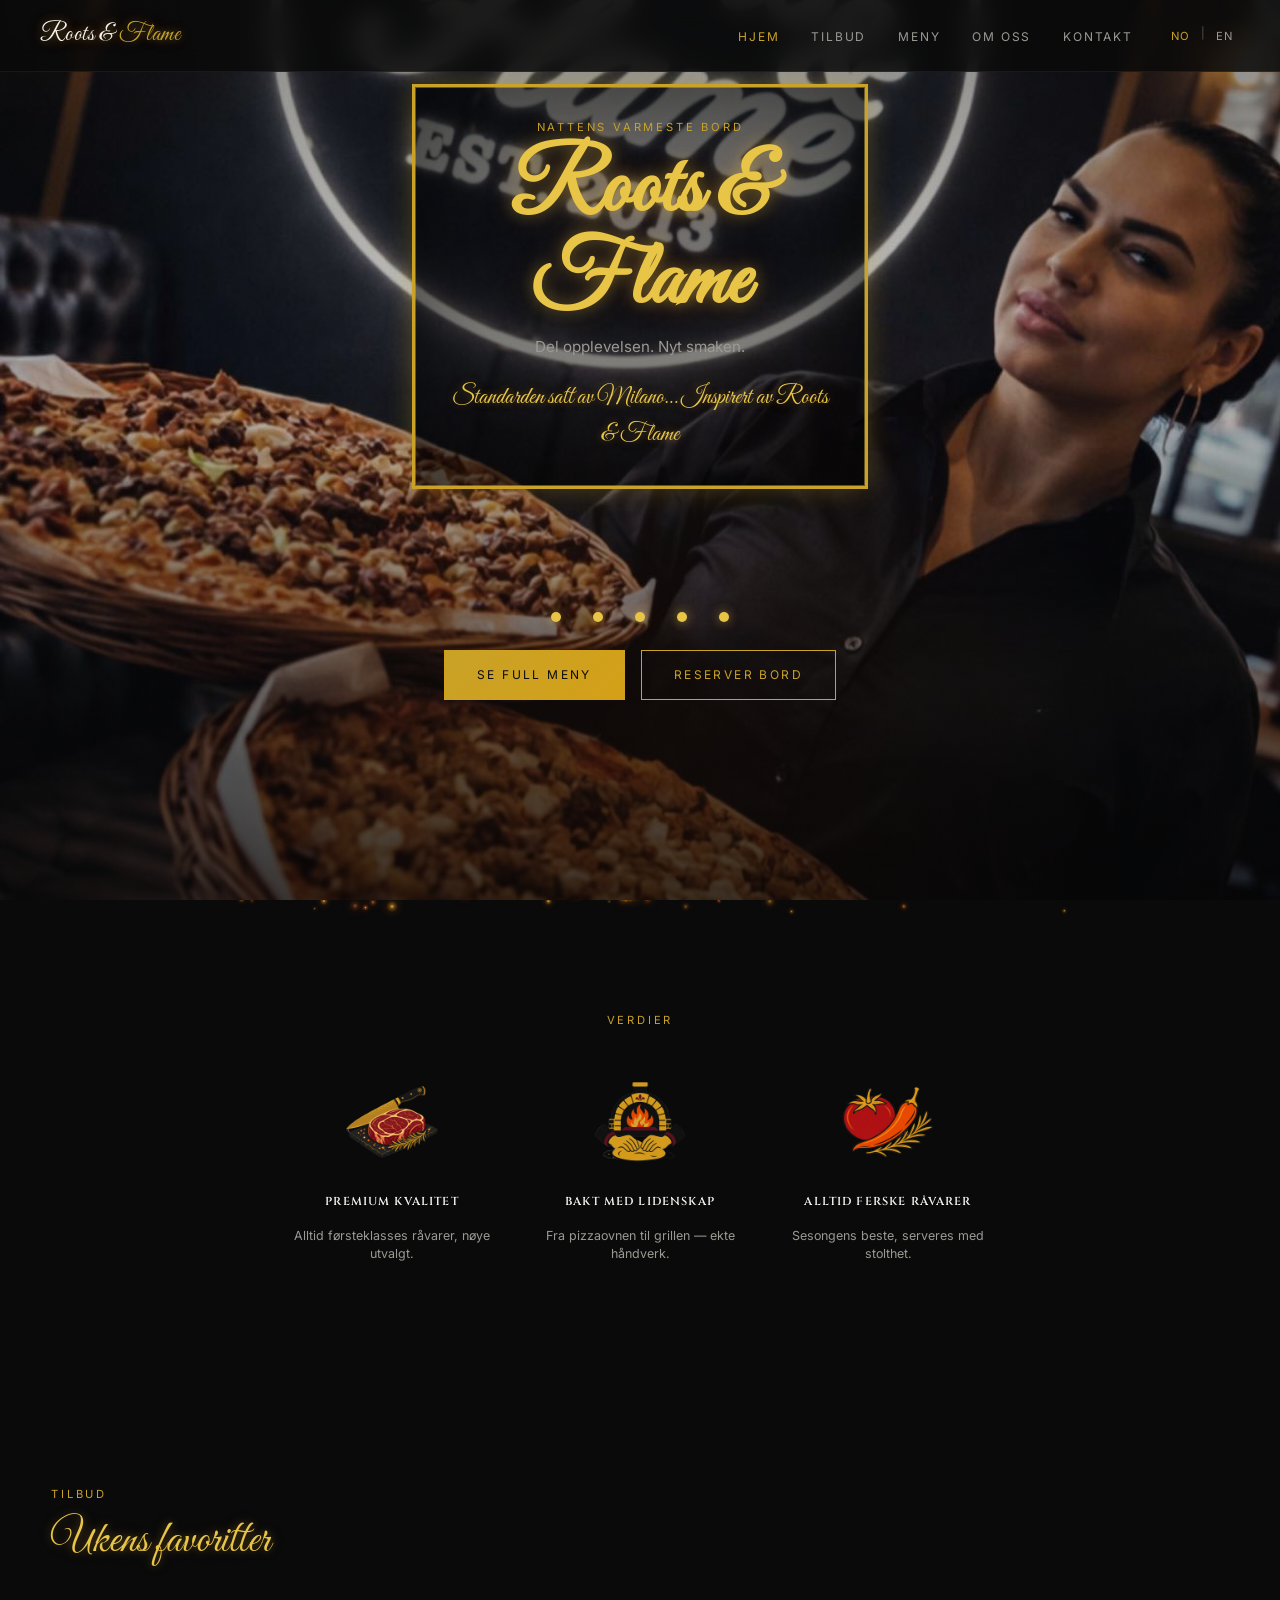
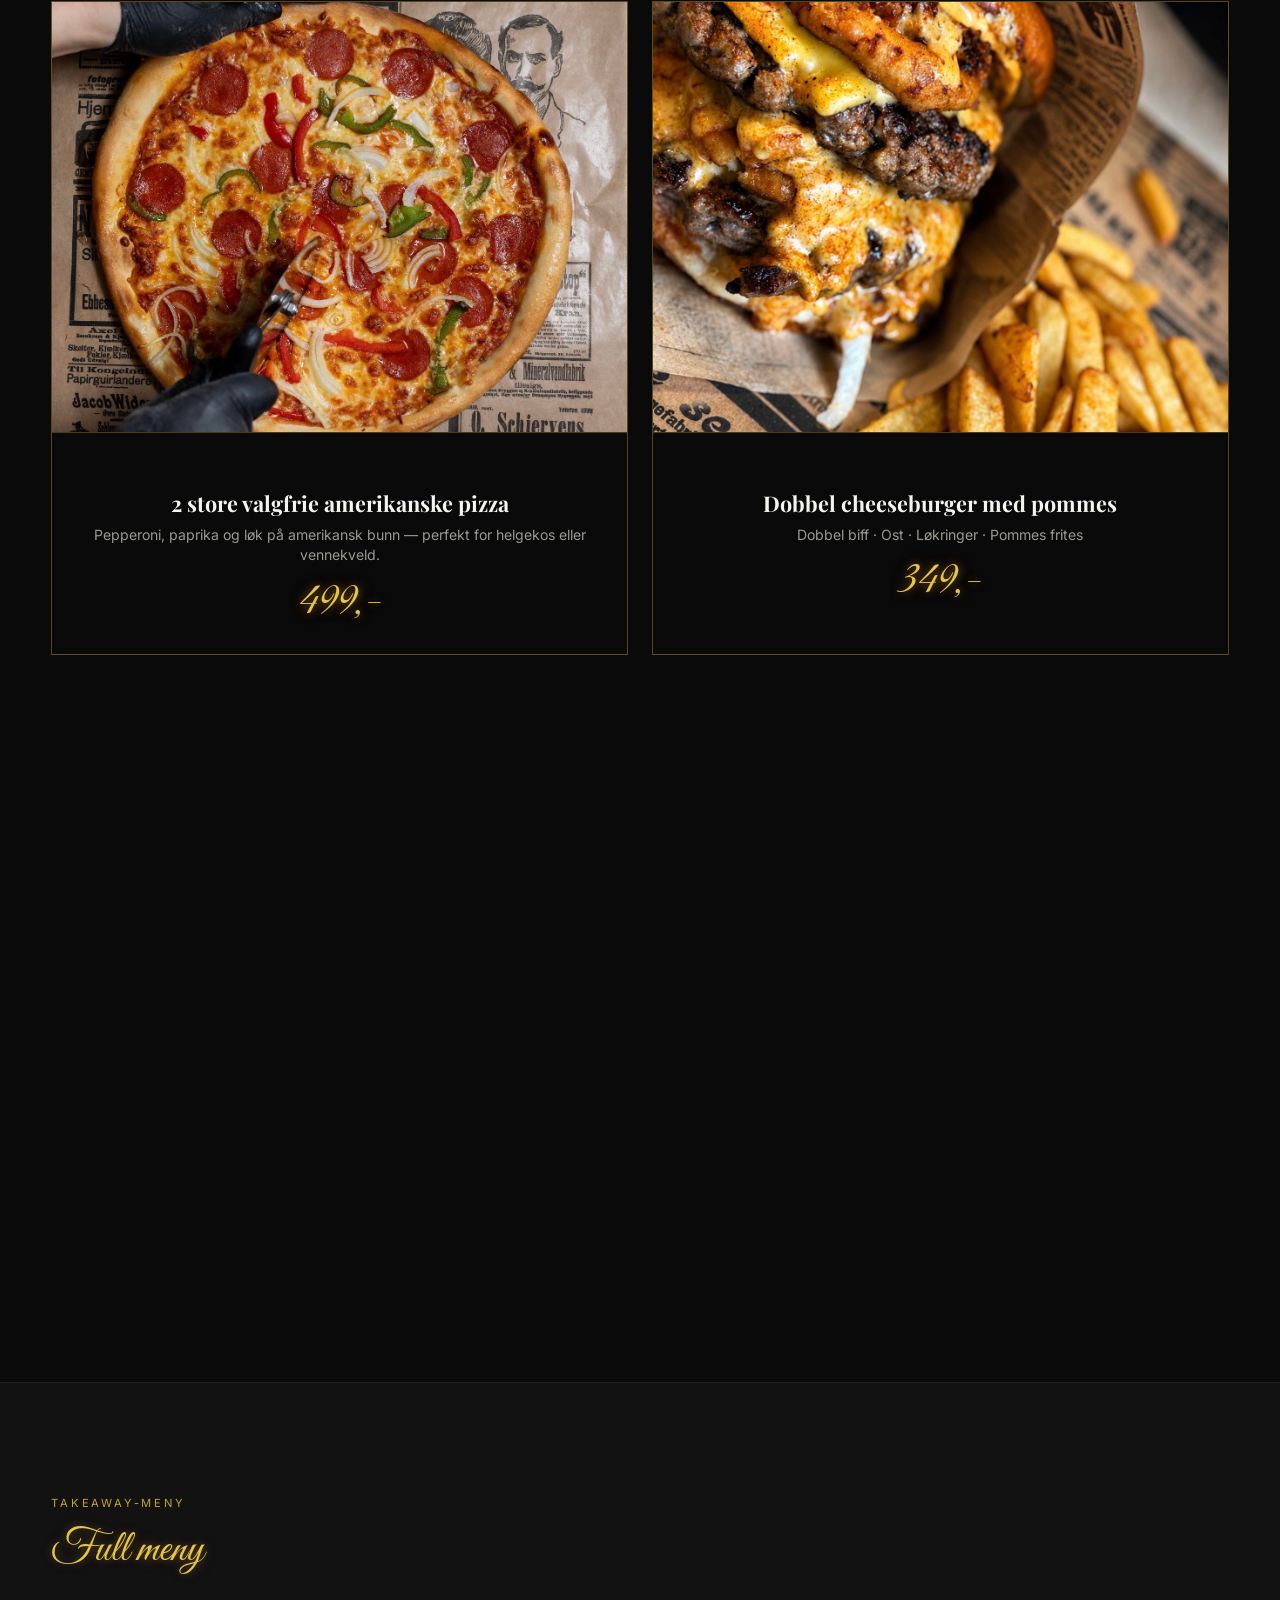
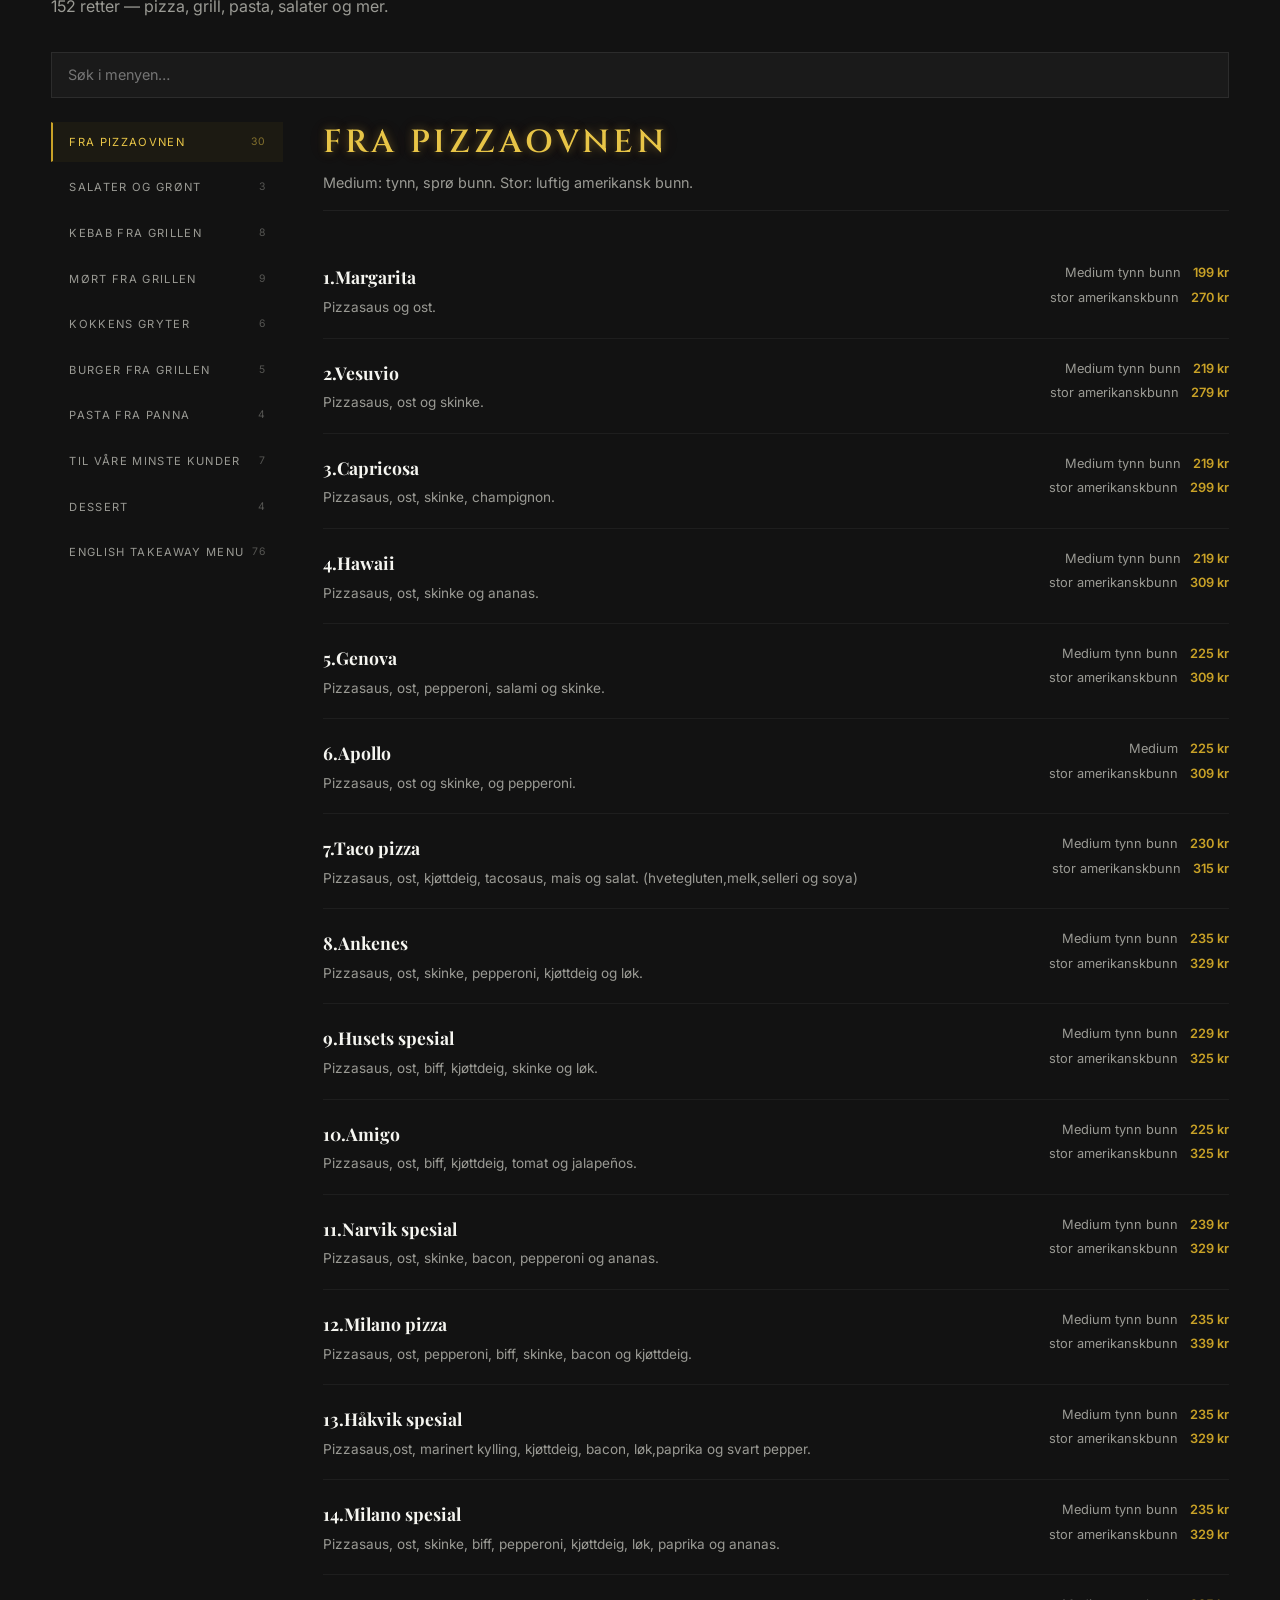
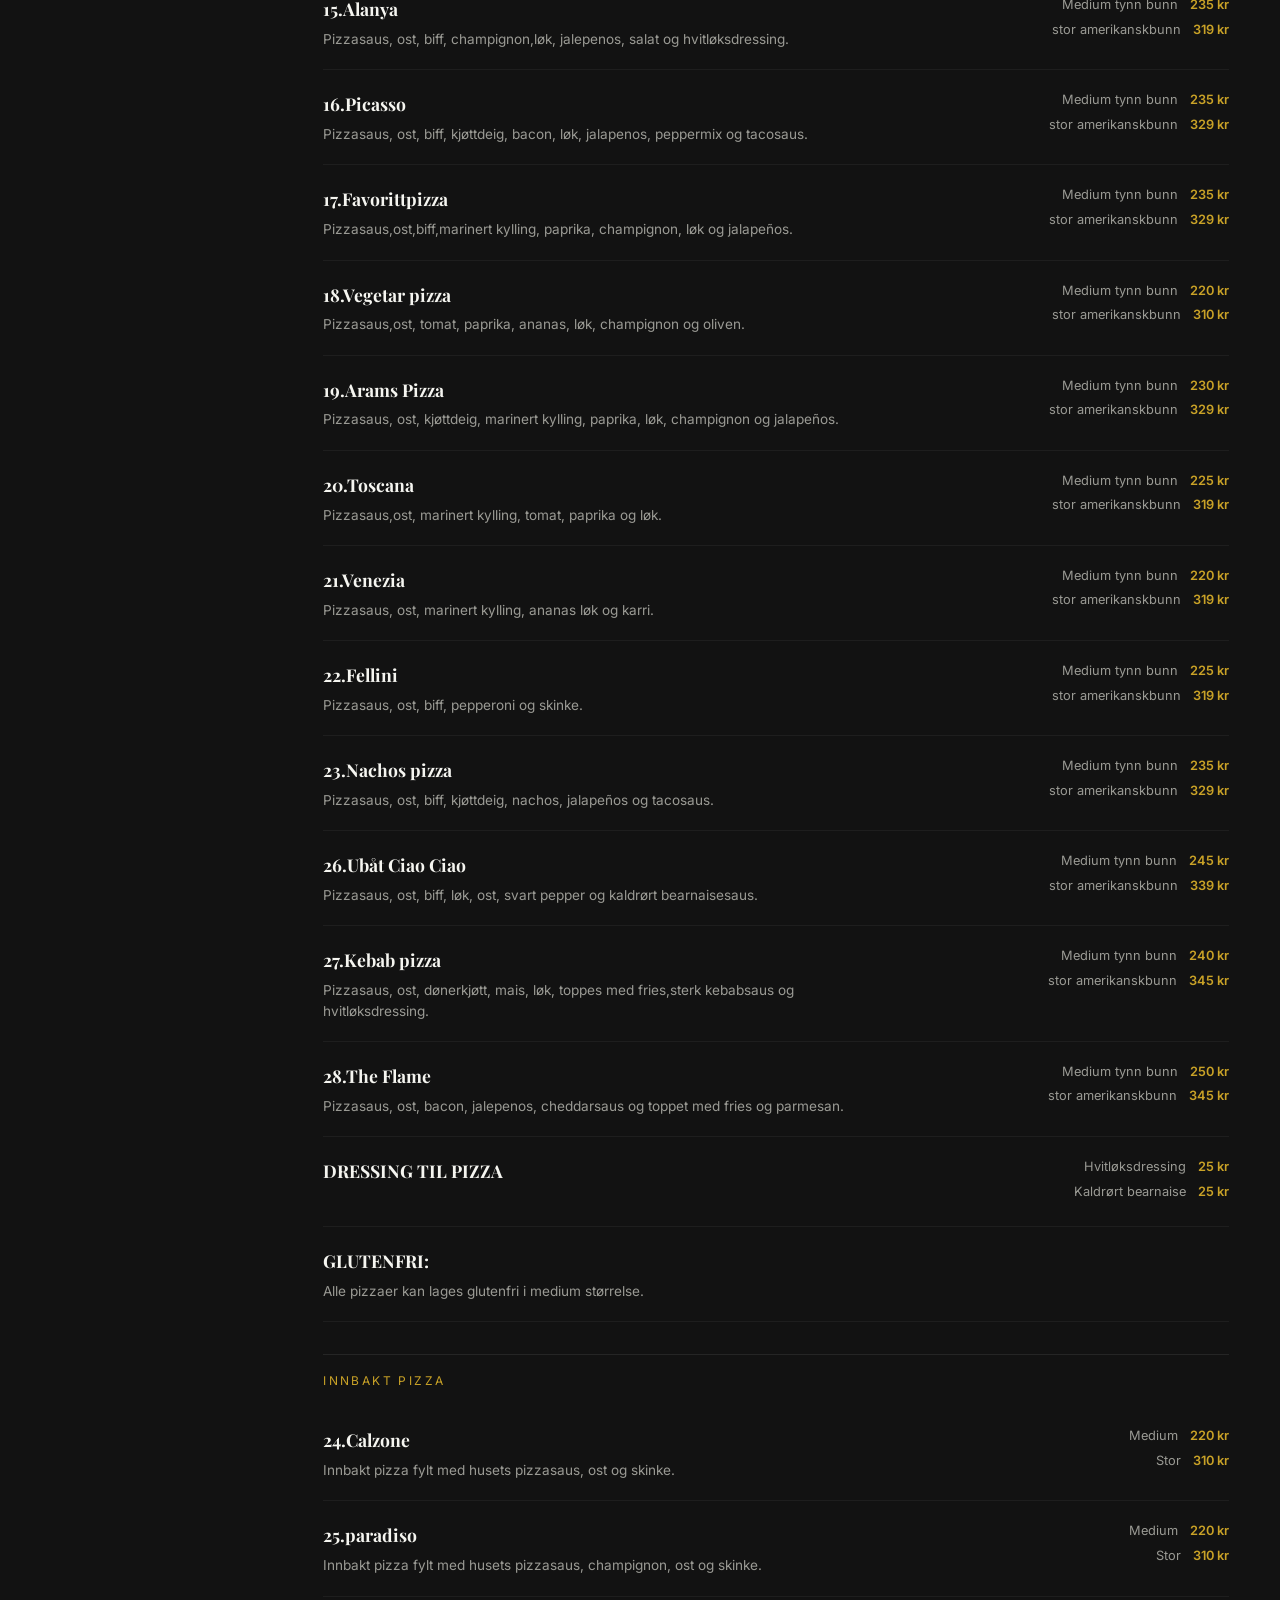
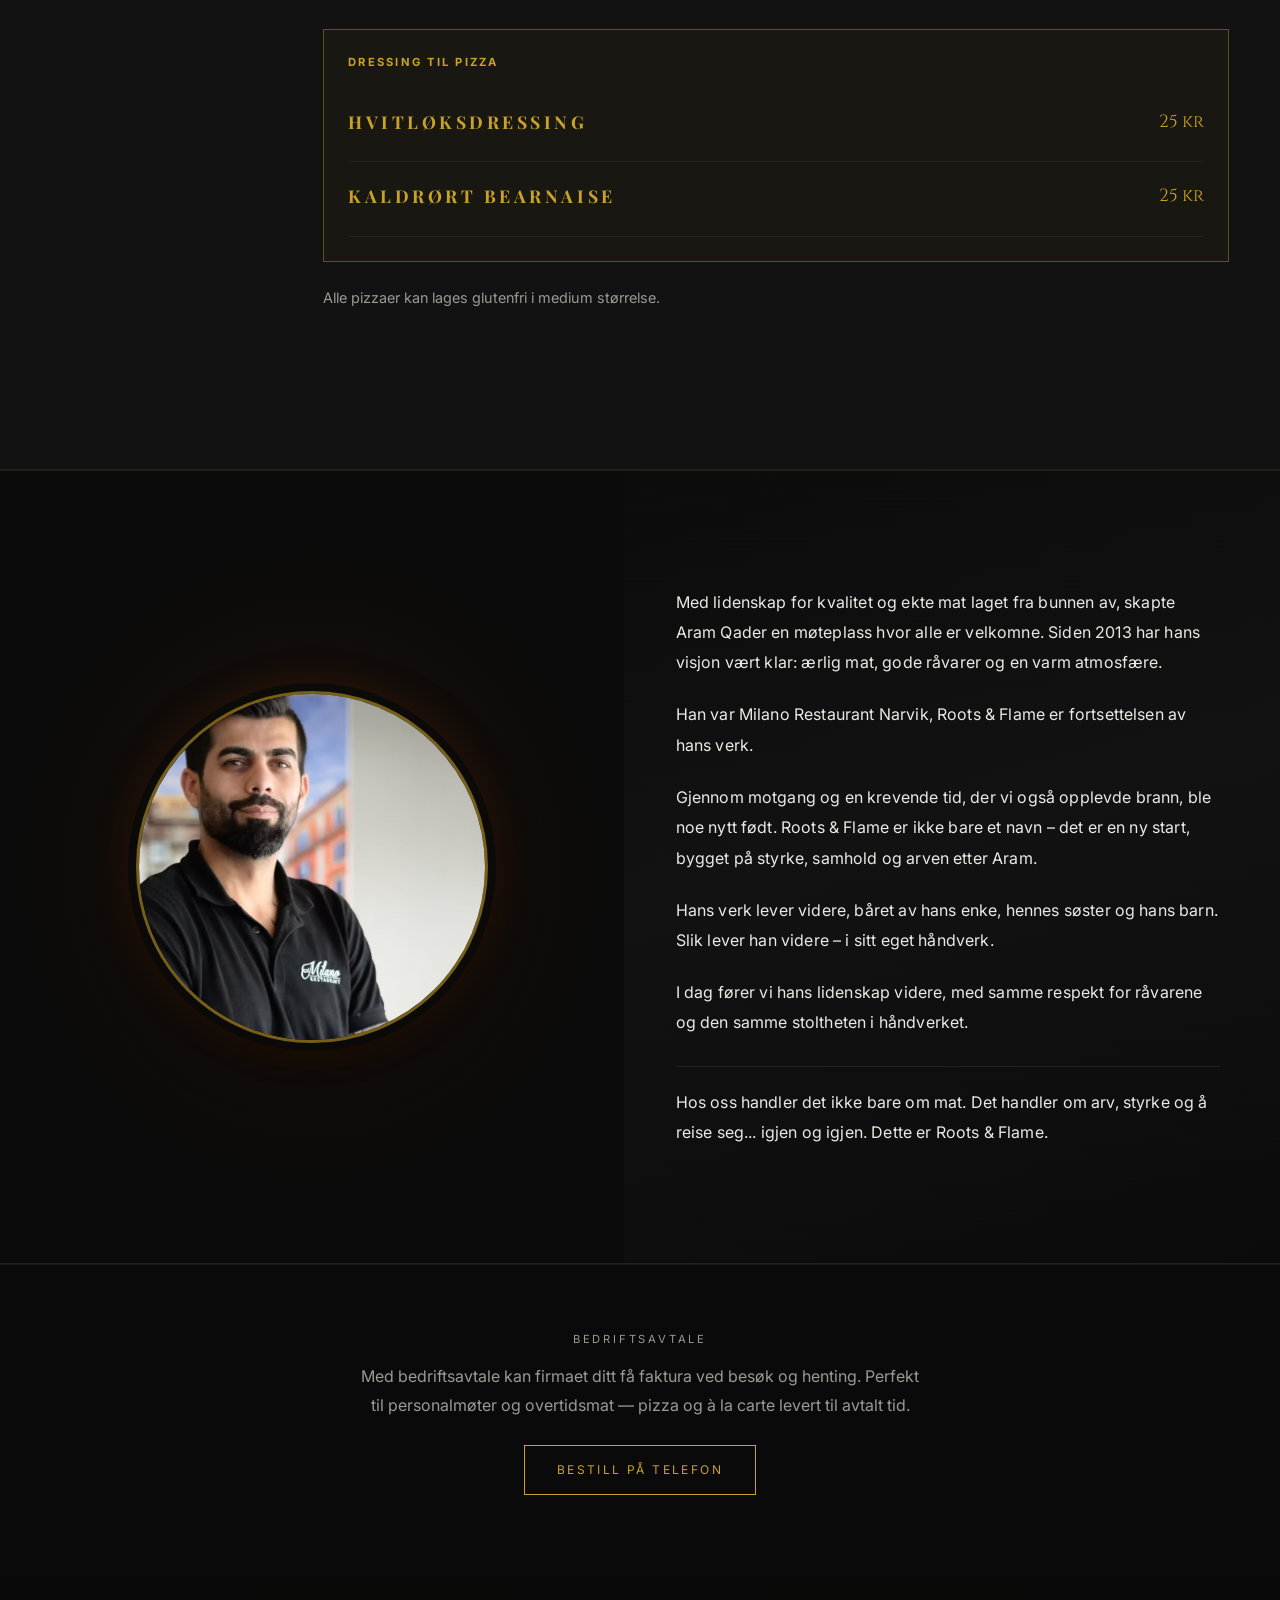
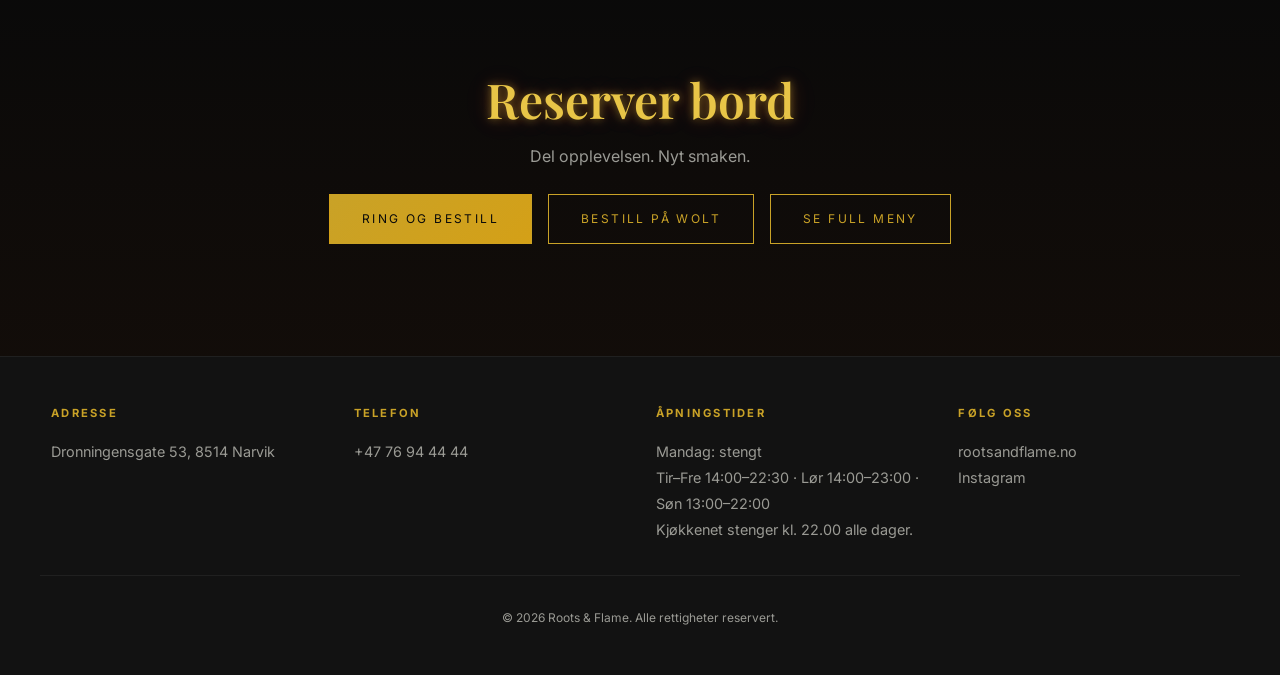
==== index.html @ fde34b07 "Fix broken mobile hero image by reverting hacky positioning. Restore standard cover layout with only" ====
<!DOCTYPE html>
<html lang="no">
<head>
  <meta charset="UTF-8">
  <meta name="viewport" content="width=device-width, initial-scale=1.0">
  <meta name="description" content="Roots & Flame — restaurant og takeaway i Narvik. Pizza fra ovnen, grill, pasta og mer siden 2013.">
  <meta name="theme-color" content="#0a0a0a">
  <title>Roots & Flame — Restaurant & Takeaway · Narvik</title>
  <link rel="stylesheet" href="shared/css/base.css">
  <link rel="stylesheet" href="shared/css/flame.css">
  <link rel="stylesheet" href="shared/css/neon-site.css?v=3">
  <link rel="stylesheet" href="shared/css/menu-neon.css">
</head>
<body>
  <div id="global-embers" class="global-ember-layer" aria-hidden="true"></div>

  <div class="site-wrap">
    <nav class="site-nav" aria-label="Hovedmeny">
      <a href="#home" class="logo neon-text">Roots & <span>Flame</span></a>
      <button class="nav-toggle" type="button" aria-label="Meny">☰</button>
      <ul class="nav-links">
        <li><a href="#home" data-i18n="nav_home">Hjem</a></li>
        <li><a href="#offers" data-i18n="nav_offers">Tilbud</a></li>
        <li><a href="menu.html" data-i18n="nav_menu">Meny</a></li>
        <li><a href="#about" data-i18n="nav_about">Om oss</a></li>
        <li><a href="#contact" data-i18n="nav_contact">Kontakt</a></li>
        <li class="lang-toggle">
          <button type="button" data-lang="no" class="active">NO</button>
          <span class="sep">|</span>
          <button type="button" data-lang="en">EN</button>
        </li>
      </ul>
    </nav>

    <header id="home" class="m2-hero hero-with-embers">
      <div class="m2-hero__bg" aria-hidden="true">
        <img
          src="shared/assets/hero/hero.jpg"
          alt="Roots & Flame restaurant i Narvik"
          width="1920"
          height="1080"
          fetchpriority="high"
        >
      </div>
      <div class="m2-hero__overlay" aria-hidden="true"></div>
      <div class="m2-hero__content">
        <div class="m2-hero__text-frame">
          <p class="section-label" data-i18n="neon_tagline">Nattens varmeste bord</p>
          <h1 class="neon-text">Roots & Flame</h1>
          <p class="tagline-muted" data-i18n="tagline">Del opplevelsen. Nyt smaken.</p>
          <p class="milano neon-text soft" data-i18n="about_milano">Standarden satt av Milano… Inspirert av Roots & Flame</p>
        </div>
        <div class="edison-bulbs" aria-hidden="true">
          <span class="edison-bulb"></span><span class="edison-bulb"></span><span class="edison-bulb"></span><span class="edison-bulb"></span><span class="edison-bulb"></span>
        </div>
        <div class="m2-hero-cta">
          <a href="menu.html" class="btn btn-primary glow-pulse" data-i18n="cta_menu">Se meny</a>
          <a href="tel:+4776944444" class="btn" data-i18n="hero_cta_book">Reserver / bestill</a>
        </div>
      </div>
    </header>

    <section id="experience" class="section-neon centered reveal section-after-burn">
      <div class="flame-edge flame-edge--top" id="hero-flame-edge" aria-hidden="true"></div>
      <div class="container">
        <p class="section-label" data-i18n="section_values">Verdier</p>
        <div class="values-grid values-grid--cards">
          <article class="value-card">
            <div class="value-card__visual">
              <img
                src="shared/assets/values/value-premium-quality.png?v=3"
                alt=""
                width="480"
                height="480"
                loading="lazy"
              >
            </div>
            <div class="value-card__body">
              <h4 data-i18n="value_quality">Premium kvalitet</h4>
              <p data-i18n="value_quality_desc">Alltid førsteklasses råvarer, nøye utvalgt.</p>
            </div>
          </article>
          <article class="value-card">
            <div class="value-card__visual">
              <img
                src="shared/assets/values/value-baked-passion.png?v=3"
                alt=""
                width="480"
                height="480"
                loading="lazy"
              >
            </div>
            <div class="value-card__body">
              <h4 data-i18n="value_passion">Bakt med lidenskap</h4>
              <p data-i18n="value_passion_desc">Fra pizzaovnen til grillen — ekte håndverk.</p>
            </div>
          </article>
          <article class="value-card">
            <div class="value-card__visual">
              <img
                src="shared/assets/values/value-fresh-ingredients.png?v=3"
                alt=""
                width="480"
                height="480"
                loading="lazy"
              >
            </div>
            <div class="value-card__body">
              <h4 data-i18n="value_fresh">Alltid ferske råvarer</h4>
              <p data-i18n="value_fresh_desc">Sesongens beste, serveres med stolthet.</p>
            </div>
          </article>
        </div>
      </div>
    </section>

    <section id="offers" class="section-neon reveal">
      <div class="container">
        <p class="section-label" data-i18n="section_offers">Tilbud</p>
        <h2 class="section-title neon-heading neon-text soft" data-i18n="section_offers_title">Ukens favoritter</h2>
        <div class="offers-grid">
          <article class="offer-card offer-card--media">
            <div class="offer-card__media">
              <img
                src="shared/assets/mat/690653828_122127241191159556_8176340201019546744_n.jpg"
                alt="Amerikansk pizza med pepperoni, paprika og løk"
                width="1080"
                height="1080"
                loading="lazy"
              >
            </div>
            <div class="offer-card__body">
              <div class="offer-card__copy">
                <h3 data-i18n="offer_499_title">2 store valgfrie amerikanske pizza</h3>
                <p data-i18n="offer_499_desc">Pepperoni, paprika og løk på amerikansk bunn — perfekt for helgekos eller vennekveld.</p>
              </div>
              <div class="offer-price neon-text">499,-</div>
            </div>
          </article>
          <article class="offer-card offer-card--media">
            <div class="offer-card__media">
              <img
                src="shared/assets/mat/690653765_122127137793159556_7290246797471391288_n.jpg"
                alt="Dobbel cheeseburger med pommes frites"
                width="1080"
                height="1080"
                loading="lazy"
              >
            </div>
            <div class="offer-card__body">
              <div class="offer-card__copy">
                <h3 data-i18n="offer_349_title">Dobbel cheeseburger med pommes</h3>
                <p data-i18n="offer_349_includes">Dobbel biff · Ost · Løkringer · Pommes frites</p>
              </div>
              <div class="offer-price neon-text">349,-</div>
            </div>
          </article>
        </div>
      </div>
    </section>

    <section id="gallery" class="section-neon reveal">
      <div class="container">
        <p class="section-label" data-i18n="section_gallery">Atmosfære</p>
        <h2 class="section-title" data-i18n="section_gallery_title">Opplev stemningen</h2>
        <div class="gallery-wall">
          <div class="g-cell">
            <img src="shared/assets/atmos/690652527_122127127659159556_106707579327465918_n.jpg" alt="" width="1080" height="1080" loading="lazy">
          </div>
          <div class="g-cell">
            <img src="shared/assets/atmos/676010189_122125367889159556_8914119513602479731_n.jpg" alt="" width="1080" height="1080" loading="lazy">
          </div>
          <div class="g-cell">
            <img src="shared/assets/atmos/670492078_122123845809159556_7054179735945329354_n.jpg" alt="" width="1080" height="1080" loading="lazy">
          </div>
          <div class="g-cell">
            <img src="shared/assets/atmos/674192878_122124971229159556_4194818851918240357_n.jpg" alt="" width="1080" height="1080" loading="lazy">
          </div>
          <div class="g-cell">
            <img src="shared/assets/atmos/706650542_122129149287159556_4411247177817037395_n.jpg" alt="" width="1080" height="1080" loading="lazy">
          </div>
        </div>
      </div>
    </section>

    <section id="menu" class="section-neon reveal">
      <div class="container">
        <p class="section-label" data-i18n="section_menu_full">Meny</p>
        <h2 class="section-title neon-heading neon-text soft" data-i18n="section_menu_full_title">Takeaway & à la carte</h2>
        <p class="menu-section-intro" data-i18n="menu_intro">152 retter — pizza, grill, pasta, salater og mer.</p>
        <input type="search" id="menu-search" class="menu-search" data-i18n="menu_search_placeholder" placeholder="Søk i menyen…" aria-label="Søk">
        <div class="menu-layout">
          <nav id="menu-sidebar" class="menu-sidebar" aria-label="Kategorier"></nav>
          <div id="menu-panels"></div>
        </div>
      </div>
    </section>

    <section id="about" class="about-story-section reveal" aria-labelledby="about-heading">
      <h2 id="about-heading" class="visually-hidden" data-i18n="section_about">Om oss</h2>
      <div class="about-story">
        <figure class="about-story__portrait">
          <img
            src="shared/assets/om%20oss/524e14_03e7c5ccead442f7bf6450d473de665c~mv2.jpeg.avif"
            alt="Aram Qader"
            data-i18n-alt="about_portrait_alt"
            loading="lazy"
            width="480"
            height="480"
          >
        </figure>
        <div class="about-story__panel">
          <div class="about-story__copy">
            <p data-i18n="about_p1">Med lidenskap for kvalitet og ekte mat laget fra bunnen av, skapte Aram Qader en møteplass hvor alle er velkomne. Siden 2013 har hans visjon vært klar: ærlig mat, gode råvarer og en varm atmosfære.</p>
            <p data-i18n="about_p2">Han var Milano Restaurant Narvik, Roots &amp; Flame er fortsettelsen av hans verk.</p>
            <p data-i18n="about_p3">Gjennom motgang og en krevende tid, der vi også opplevde brann, ble noe nytt født. Roots &amp; Flame er ikke bare et navn – det er en ny start, bygget på styrke, samhold og arven etter Aram.</p>
            <p data-i18n="about_p4">Hans verk lever videre, båret av hans enke, hennes søster og hans barn. Slik lever han videre – i sitt eget håndverk.</p>
            <p data-i18n="about_p5">I dag fører vi hans lidenskap videre, med samme respekt for råvarene og den samme stoltheten i håndverket.</p>
            <p class="about-story__closing" data-i18n="about_p6">Hos oss handler det ikke bare om mat. Det handler om arv, styrke og å reise seg... igjen og igjen. Dette er Roots &amp; Flame.</p>
          </div>
        </div>
      </div>
    </section>

    <section class="corporate-block reveal">
      <p class="section-label" data-i18n="corporate_title">Bedriftsavtale</p>
      <p data-i18n="corporate_text">Med bedriftsavtale kan firmaet ditt få faktura ved besøk og henting.</p>
      <a href="tel:+4776944444" class="btn" style="margin-top: 1.5rem; display: inline-flex;" data-i18n="order_phone">Bestill på telefon</a>
    </section>

    <section id="reserve" class="reserve-section reveal">
      <h2 class="section-title neon-heading neon-text" data-i18n="book_table">Reserver bord</h2>
      <p style="color: var(--muted);" data-i18n="tagline">Del opplevelsen. Nyt smaken.</p>
      <div class="btn-row">
        <a href="tel:+4776944444" class="btn btn-primary glow-pulse" data-i18n="cta_call">Ring og bestill</a>
        <a href="https://wolt.com/nb/nor/narvik/restaurant/milano-narvik" target="_blank" rel="noopener" class="btn" data-i18n="order_wolt">Wolt</a>
        <a href="menu.html" class="btn" data-i18n="cta_menu">Se meny</a>
      </div>
    </section>

    <footer class="site-footer" id="contact">
      <div class="footer-grid">
        <div>
          <h4 data-i18n="footer_address">Adresse</h4>
          <p><a href="https://maps.google.com/?q=Dronningensgate+53+8514+Narvik" target="_blank" rel="noopener" data-i18n="footer_address_val">Dronningensgate 53, 8514 Narvik</a></p>
        </div>
        <div>
          <h4 data-i18n="footer_phone">Telefon</h4>
          <p><a href="tel:+4776944444" data-i18n="footer_phone_val">+47 76 94 44 44</a></p>
        </div>
        <div>
          <h4 data-i18n="footer_hours">Åpningstider</h4>
          <p data-i18n="monday_closed">Mandag: stengt</p>
          <p data-i18n="hours_line">Tir–Fre 14:00–22:30</p>
          <p data-i18n="footer_kitchen">Kjøkkenet stenger kl. 22.00</p>
        </div>
        <div>
          <h4 data-i18n="footer_follow">Følg oss</h4>
          <p><a href="https://www.rootsandflame.no" target="_blank" rel="noopener">rootsandflame.no</a></p>
          <p><a href="https://www.instagram.com/rootsandflame" target="_blank" rel="noopener">Instagram</a></p>
        </div>
      </div>
      <p class="footer-bottom" data-i18n="footer_copy">© 2026 Roots & Flame</p>
    </footer>
  </div>

  <script src="shared/js/i18n.js"></script>
  <script src="shared/js/ember-canvas.js?v=2"></script>
  <script src="shared/js/menu-data.js"></script>
  <script src="shared/js/menu-render.js"></script>
  <script src="shared/js/app.js"></script>
</body>
</html>
---- shared/css/base.css ----
/* Roots & Flame — shared base */
@import url('https://fonts.googleapis.com/css2?family=Cinzel:wght@400;600;700&family=Inter:wght@300;400;500;600&family=Playfair+Display:ital,wght@0,400;0,600;0,700;1,400&family=Anton&family=Bebas+Neue&family=Great+Vibes&family=Montserrat:wght@300;400;500;600&display=swap');

:root {
  --black: #0a0a0a;
  --charcoal: #121212;
  --dark: #1a1a1a;
  --gold: #c9a227;
  --gold-light: #e8c547;
  --amber: #d4a017;
  --orange: #e85d04;
  --white: #f5f5f0;
  --muted: #9a9a94;
  --border-gold: rgba(201, 162, 39, 0.4);
  --font-serif: 'Playfair Display', Georgia, serif;
  --font-display: 'Cinzel', serif;
  --font-sans: 'Inter', system-ui, sans-serif;
  --font-script: 'Great Vibes', cursive;
  --font-bold: 'Anton', sans-serif;
  --font-condensed: 'Bebas Neue', sans-serif;
  --nav-height: 72px;
  --section-pad: clamp(4rem, 10vw, 7rem);
  --container: min(1200px, 92vw);
}

*, *::before, *::after { box-sizing: border-box; margin: 0; padding: 0; }

html { scroll-behavior: smooth; }

body {
  font-family: var(--font-sans);
  background: var(--black);
  color: var(--white);
  line-height: 1.6;
  -webkit-font-smoothing: antialiased;
}

img { max-width: 100%; display: block; }

a { color: inherit; text-decoration: none; }

.container { width: var(--container); margin-inline: auto; }

/* Nav */
.site-nav {
  position: fixed;
  top: 0;
  left: 0;
  right: 0;
  z-index: 1000;
  height: var(--nav-height);
  display: flex;
  align-items: center;
  justify-content: space-between;
  padding-inline: clamp(1rem, 4vw, 2.5rem);
  background: rgba(10, 10, 10, 0.85);
  backdrop-filter: blur(12px);
  border-bottom: 1px solid rgba(255, 255, 255, 0.06);
}

.site-nav .logo {
  font-family: var(--font-script);
  font-size: 1.5rem;
  color: var(--white);
  letter-spacing: 0.02em;
}

.site-nav .logo span { color: var(--gold); }

.nav-links {
  display: flex;
  align-items: center;
  gap: clamp(1rem, 3vw, 2rem);
  list-style: none;
}

.nav-links a {
  font-size: 0.75rem;
  letter-spacing: 0.15em;
  text-transform: uppercase;
  color: var(--muted);
  transition: color 0.3s;
}

.nav-links a:hover,
.nav-links a.active { color: var(--gold); }

.site-nav.scrolled {
  background: rgba(10, 10, 10, 0.95);
  border-bottom-color: rgba(255, 255, 255, 0.08);
}

.lang-toggle {
  display: flex;
  gap: 0.25rem;
  font-size: 0.7rem;
  letter-spacing: 0.1em;
}

.lang-toggle button {
  background: none;
  border: none;
  color: var(--muted);
  cursor: pointer;
  padding: 0.25rem 0.4rem;
  font-family: inherit;
  font-size: inherit;
  letter-spacing: inherit;
  transition: color 0.3s;
}

.lang-toggle button.active,
.lang-toggle button:hover { color: var(--gold); }

.lang-toggle .sep { color: var(--muted); opacity: 0.5; }

.nav-toggle {
  display: none;
  background: none;
  border: none;
  color: var(--white);
  font-size: 1.5rem;
  cursor: pointer;
}

/* Sections */
section { padding-block: var(--section-pad); }

.section-label {
  font-size: 0.7rem;
  letter-spacing: 0.25em;
  text-transform: uppercase;
  color: var(--gold);
  margin-bottom: 0.75rem;
}

.section-title {
  font-family: var(--font-serif);
  font-size: clamp(2rem, 5vw, 3rem);
  font-weight: 600;
  margin-bottom: 1rem;
  line-height: 1.2;
}

/* Buttons */
.btn {
  display: inline-flex;
  align-items: center;
  justify-content: center;
  gap: 0.5rem;
  padding: 0.9rem 2rem;
  font-size: 0.75rem;
  letter-spacing: 0.2em;
  text-transform: uppercase;
  border: 1px solid var(--gold);
  color: var(--gold);
  background: transparent;
  cursor: pointer;
  transition: all 0.4s ease;
  font-family: inherit;
}

.btn:hover {
  background: var(--gold);
  color: var(--black);
}

.btn-primary {
  background: linear-gradient(135deg, var(--gold) 0%, var(--amber) 100%);
  color: var(--black);
  border-color: transparent;
}

.btn-primary:hover {
  filter: brightness(1.1);
  color: var(--black);
}

/* Footer */
.site-footer {
  padding: 3rem clamp(1rem, 4vw, 2.5rem);
  border-top: 1px solid rgba(255, 255, 255, 0.06);
  background: var(--charcoal);
}

.footer-grid {
  display: grid;
  grid-template-columns: repeat(auto-fit, minmax(200px, 1fr));
  gap: 2rem;
  max-width: var(--container);
  margin-inline: auto;
}

.footer-grid h4 {
  font-size: 0.7rem;
  letter-spacing: 0.2em;
  text-transform: uppercase;
  color: var(--gold);
  margin-bottom: 1rem;
}

.footer-grid p, .footer-grid a {
  font-size: 0.9rem;
  color: var(--muted);
  line-height: 1.8;
}

.footer-grid a:hover { color: var(--gold); }

.footer-bottom {
  text-align: center;
  margin-top: 2rem;
  padding-top: 2rem;
  border-top: 1px solid rgba(255, 255, 255, 0.06);
  font-size: 0.75rem;
  color: var(--muted);
}

.mockup-switcher {
  position: fixed;
  bottom: 1.5rem;
  right: 1.5rem;
  z-index: 999;
  background: rgba(10, 10, 10, 0.9);
  border: 1px solid var(--border-gold);
  padding: 0.6rem 1rem;
  font-size: 0.65rem;
  letter-spacing: 0.15em;
  text-transform: uppercase;
  color: var(--gold);
  backdrop-filter: blur(8px);
}

.mockup-switcher:hover { background: var(--gold); color: var(--black); }

/* Food placeholders */
.food-placeholder {
  background: linear-gradient(145deg, #2a1810 0%, #1a1008 40%, #0d0d0d 100%);
  position: relative;
  overflow: hidden;
}

.food-placeholder::after {
  content: '';
  position: absolute;
  inset: 0;
  background: radial-gradient(ellipse at 30% 40%, rgba(232, 93, 4, 0.15) 0%, transparent 60%);
}

.food-placeholder.pizza::before {
  content: '🍕';
  position: absolute;
  inset: 0;
  display: flex;
  align-items: center;
  justify-content: center;
  font-size: 4rem;
  opacity: 0.15;
}

.food-placeholder.burger::before {
  content: '🍔';
  position: absolute;
  inset: 0;
  display: flex;
  align-items: center;
  justify-content: center;
  font-size: 4rem;
  opacity: 0.15;
}

.food-placeholder.steak::before {
  content: '🥩';
  position: absolute;
  inset: 0;
  display: flex;
  align-items: center;
  justify-content: center;
  font-size: 4rem;
  opacity: 0.15;
}

.food-placeholder.dessert::before {
  content: '🧇';
  position: absolute;
  inset: 0;
  display: flex;
  align-items: center;
  justify-content: center;
  font-size: 4rem;
  opacity: 0.15;
}

/* Menu grid */
.menu-grid {
  display: grid;
  grid-template-columns: repeat(auto-fill, minmax(260px, 1fr));
  gap: 1.5rem;
}

.menu-card {
  background: var(--dark);
  border: 1px solid rgba(255, 255, 255, 0.06);
  overflow: hidden;
  transition: transform 0.4s, border-color 0.4s;
}

.menu-card:hover {
  transform: translateY(-4px);
  border-color: var(--border-gold);
}

.menu-card .thumb {
  aspect-ratio: 4/3;
}

.menu-card .info {
  padding: 1.25rem;
}

.menu-card h3 {
  font-family: var(--font-serif);
  font-size: 1.15rem;
  margin-bottom: 0.35rem;
}

.menu-card .price {
  color: var(--gold);
  font-size: 0.9rem;
  letter-spacing: 0.05em;
}

.menu-card p {
  font-size: 0.85rem;
  color: var(--muted);
  margin-top: 0.5rem;
}

/* Offer card */
.offer-card {
  display: grid;
  grid-template-columns: 1fr auto;
  gap: 2rem;
  align-items: center;
  padding: clamp(2rem, 5vw, 3rem);
  border: 1px solid var(--border-gold);
  background: linear-gradient(135deg, rgba(201, 162, 39, 0.08) 0%, transparent 50%);
}

.offer-price {
  font-family: var(--font-display);
  font-size: clamp(2.5rem, 6vw, 4rem);
  color: var(--gold);
  line-height: 1;
}

.offer-price small {
  display: block;
  font-size: 0.35em;
  color: var(--muted);
  font-family: var(--font-sans);
  letter-spacing: 0.1em;
}

/* Mobile nav */
@media (max-width: 768px) {
  .offer-card:not(.offer-card--media) {
    grid-template-columns: 1fr !important;
    text-align: center;
  }
  .nav-toggle { display: block; }

  .nav-links {
    position: fixed;
    top: var(--nav-height);
    left: 0;
    right: 0;
    flex-direction: column;
    background: var(--black);
    padding: 2rem;
    gap: 1.5rem;
    transform: translateY(-120%);
    opacity: 0;
    transition: transform 0.4s, opacity 0.4s;
    border-bottom: 1px solid rgba(255, 255, 255, 0.06);
  }

  .nav-links.open {
    transform: translateY(0);
    opacity: 1;
  }
}

@media (prefers-reduced-motion: reduce) {
  html { scroll-behavior: auto; }
  *, *::before, *::after {
    animation-duration: 0.01ms !important;
    animation-iteration-count: 1 !important;
    transition-duration: 0.01ms !important;
  }
}
---- shared/css/flame.css ----
/* Flame & ember effects */

.ember-canvas {
  position: absolute;
  inset: 0;
  width: 100%;
  height: 100%;
  pointer-events: none;
  z-index: 2;
}

.ember-canvas-global {
  display: block;
  width: 100%;
  height: 100%;
}

.hero-with-embers {
  position: relative;
  overflow: hidden;
}

.hero-with-embers > .hero-content,
.hero-with-embers > .hero-cinema__content,
.hero-with-embers > .m2-hero__content {
  position: relative;
  z-index: 4;
}

.hero-with-embers .hero-cinema__overlay {
  z-index: 1;
}

.hero-with-embers .hero-cinema__bg {
  z-index: 0;
}

/* Bottom flame glow wash */
.hero-flame-wash {
  position: absolute;
  inset: auto 0 0;
  height: 45%;
  z-index: 2;
  pointer-events: none;
  background:
    radial-gradient(ellipse 80% 100% at 50% 100%, rgba(232, 93, 4, 0.35) 0%, rgba(196, 92, 26, 0.12) 40%, transparent 70%);
  animation: flameWash 5s ease-in-out infinite alternate;
}

@keyframes flameWash {
  0% { opacity: 0.7; transform: scaleY(1); }
  100% { opacity: 1; transform: scaleY(1.05); }
}

/* Glow pulse on CTA — subtil */
.glow-pulse {
  animation: glowPulse 4s ease-in-out infinite;
}

@keyframes glowPulse {
  0%, 100% {
    box-shadow: 0 0 12px rgba(201, 162, 39, 0.2), 0 0 24px rgba(232, 93, 4, 0.08);
  }
  50% {
    box-shadow: 0 0 18px rgba(201, 162, 39, 0.35), 0 0 36px rgba(232, 93, 4, 0.12);
  }
}

/* SVG flame icon */
.flame-icon {
  display: inline-block;
  width: 28px;
  height: 36px;
  vertical-align: middle;
}

.flame-icon svg {
  width: 100%;
  height: 100%;
}

.flame-icon .flame-body {
  animation: flameFlicker 2s ease-in-out infinite alternate;
  transform-origin: center bottom;
}

@keyframes flameFlicker {
  0% { transform: scaleY(1) scaleX(1); opacity: 1; }
  100% { transform: scaleY(1.08) scaleX(0.95); opacity: 0.9; }
}

/* Neon flicker */
.neon-text {
  color: var(--gold-light, #e8c547);
  text-shadow:
    0 0 8px rgba(232, 197, 71, 0.45),
    0 0 18px rgba(232, 93, 4, 0.25),
    0 0 32px rgba(232, 93, 4, 0.12);
  animation: neonFlicker 5s ease-in-out infinite;
}

@keyframes neonFlicker {
  0%, 100% { opacity: 1; filter: brightness(1); }
  92% { opacity: 1; }
  93% { opacity: 0.85; }
  94% { opacity: 1; }
  96% { opacity: 0.9; }
  97% { opacity: 1; }
}

/* Amber bokeh */
.amber-bokeh {
  position: absolute;
  border-radius: 50%;
  background: radial-gradient(circle, rgba(232, 197, 71, 0.4) 0%, transparent 70%);
  filter: blur(40px);
  pointer-events: none;
  animation: bokehFloat 8s ease-in-out infinite;
}

.amber-bokeh:nth-child(1) { width: 200px; height: 200px; top: 20%; left: 10%; animation-delay: 0s; }
.amber-bokeh:nth-child(2) { width: 150px; height: 150px; top: 60%; right: 15%; animation-delay: -2s; }
.amber-bokeh:nth-child(3) { width: 120px; height: 120px; bottom: 20%; left: 40%; animation-delay: -4s; }

@keyframes bokehFloat {
  0%, 100% { transform: translate(0, 0) scale(1); opacity: 0.6; }
  50% { transform: translate(20px, -15px) scale(1.1); opacity: 0.8; }
}

/* Flame border hover */
.flame-hover {
  position: relative;
  transition: box-shadow 0.4s, border-color 0.4s;
}

.flame-hover::before {
  content: '';
  position: absolute;
  inset: -2px;
  border-radius: inherit;
  background: linear-gradient(135deg, var(--gold), var(--orange), var(--gold));
  opacity: 0;
  z-index: -1;
  transition: opacity 0.4s;
  filter: blur(8px);
}

.flame-hover:hover {
  border-color: var(--gold) !important;
  box-shadow: 0 0 25px rgba(232, 93, 4, 0.25), 0 0 50px rgba(201, 162, 39, 0.15);
}

.flame-hover:hover::before { opacity: 0.6; }

/* Wood-fired glow */
.wood-fired-glow {
  position: relative;
}

.wood-fired-glow::after {
  content: '';
  position: absolute;
  inset: -20%;
  background: radial-gradient(ellipse at center, rgba(232, 93, 4, 0.2) 0%, transparent 60%);
  z-index: -1;
  animation: woodGlow 4s ease-in-out infinite alternate;
}

@keyframes woodGlow {
  0% { opacity: 0.5; transform: scale(1); }
  100% { opacity: 0.8; transform: scale(1.05); }
}

/* Edison bulbs */
.edison-bulbs {
  display: flex;
  gap: 2rem;
  justify-content: center;
  flex-wrap: wrap;
  padding: 2rem 0;
}

.edison-bulb {
  width: 10px;
  height: 10px;
  border-radius: 50%;
  background: var(--gold-light);
  box-shadow: 0 0 10px rgba(232, 197, 71, 0.5), 0 0 20px rgba(232, 93, 4, 0.2);
  animation: bulbGlow 3s ease-in-out infinite;
}

.edison-bulb:nth-child(2) { animation-delay: -0.5s; }
.edison-bulb:nth-child(3) { animation-delay: -1s; }
.edison-bulb:nth-child(4) { animation-delay: -1.5s; }
.edison-bulb:nth-child(5) { animation-delay: -2s; }

@keyframes bulbGlow {
  0%, 100% { opacity: 0.8; transform: scale(1); }
  50% { opacity: 1; transform: scale(1.2); }
}

/* Circular vignette */
.vignette-ring {
  position: relative;
  border-radius: 50%;
  overflow: hidden;
  aspect-ratio: 1;
  max-width: min(90vw, 600px);
  margin-inline: auto;
  box-shadow:
    0 0 0 12px rgba(10, 10, 10, 0.9),
    0 0 0 14px var(--border-gold),
    inset 0 0 80px rgba(0, 0, 0, 0.6);
}

/* Newspaper texture */
.newsprint-bg {
  background-color: var(--charcoal);
  background-image:
    repeating-linear-gradient(
      0deg,
      transparent,
      transparent 2px,
      rgba(255, 255, 255, 0.02) 2px,
      rgba(255, 255, 255, 0.02) 4px
    ),
    url("data:image/svg+xml,%3Csvg width='60' height='60' xmlns='http://www.w3.org/2000/svg'%3E%3Ctext x='0' y='12' font-size='8' fill='%23ffffff' opacity='0.03' font-family='serif'%3ERoots%3C/text%3E%3C/svg%3E");
}

@media (prefers-reduced-motion: reduce) {
  .glow-pulse,
  .neon-text,
  .flame-icon .flame-body,
  .amber-bokeh,
  .edison-bulb,
  .wood-fired-glow::after,
  .hero-flame-wash {
    animation: none !important;
  }
  .ember-canvas,
  .ember-canvas-global { display: none; }
  body::after { display: none; }
}
---- shared/css/neon-site.css ----
/* Neon Roots — layout & typografi (forrige stil) */

body {
  position: relative;
  background: var(--black);
}

/* Alt innhold over subtil ild */
.site-wrap {
  position: relative;
  z-index: 1;
}

.global-ember-layer {
  position: fixed;
  inset: 0;
  z-index: 0;
  pointer-events: none;
  opacity: 1;
}

.global-ember-layer canvas {
  width: 100%;
  height: 100%;
  display: block;
}

/* Svak varme over hele bakgrunnen */
body::after {
  content: '';
  position: fixed;
  inset: 0;
  z-index: 0;
  pointer-events: none;
  background:
    radial-gradient(ellipse 120% 80% at 50% 100%, rgba(196, 92, 26, 0.06) 0%, transparent 55%),
    radial-gradient(ellipse 80% 50% at 20% 80%, rgba(232, 93, 4, 0.04) 0%, transparent 45%),
    radial-gradient(ellipse 80% 50% at 80% 70%, rgba(201, 162, 39, 0.04) 0%, transparent 45%);
}

/* ——— Hero (sentrert neon + bilde) ——— */
.m2-hero {
  min-height: 100vh;
  min-height: 100svh;
  position: relative;
  overflow: hidden;
  display: flex;
  align-items: stretch;
  justify-content: center;
  text-align: center;
  background: var(--black);
  z-index: 2;
}

.m2-hero__bg {
  position: absolute;
  inset: 0;
  z-index: 0;
  overflow: hidden;
  background: var(--black);
}

.m2-hero__bg img {
  position: absolute;
  inset: 0;
  width: 100%;
  height: 100%;
  object-fit: cover;
  object-position: center center;
}

.m2-hero__overlay {
  position: absolute;
  inset: 0;
  z-index: 2;
  background:
    linear-gradient(180deg, rgba(5, 5, 5, 0.45) 0%, rgba(5, 5, 5, 0.2) 40%, rgba(5, 5, 5, 0.75) 100%),
    radial-gradient(ellipse at 50% 100%, rgba(232, 93, 4, 0.12) 0%, transparent 55%);
  transition: opacity 0.7s ease, visibility 0.7s ease;
  pointer-events: none;
}

.m2-hero.overlay-dismissed .m2-hero__overlay {
  opacity: 0;
  visibility: hidden;
}

.m2-hero__content {
  position: relative;
  z-index: 3;
  display: flex;
  flex-direction: column;
  align-items: center;
  justify-content: flex-start;
  min-height: 100svh;
  padding: calc(var(--nav-height) + 0.75rem) 1.5rem clamp(8rem, 18vw, 11rem);
  width: 100%;
  max-width: 32rem; /* 28 % smalere enn 720px */
}

/* Gullramme + mørk overlay kun rundt teksten */
.m2-hero__text-frame {
  position: relative;
  width: 100%;
  max-width: 28.5rem; /* 28 % smalere enn 640px */
  padding: clamp(1.25rem, 4vw, 2rem) clamp(1.25rem, 4vw, 2rem);
  border: 3px solid var(--gold);
  box-shadow:
    inset 0 0 0 1px rgba(232, 197, 71, 0.4),
    inset 0 0 100px rgba(0, 0, 0, 0.5),
    0 0 24px rgba(201, 162, 39, 0.3);
  background: rgba(0, 0, 0, 0.35);
}

/* Ildkuler — kun øverst i Verdier */
.flame-edge {
  position: absolute;
  left: 0;
  right: 0;
  z-index: 3;
  width: 100%;
  height: clamp(80px, 14vw, 140px);
  pointer-events: none;
  overflow: hidden;
}

.flame-edge--top {
  top: 0;
}

.flame-edge--bottom {
  bottom: 0;
}

/* Verdier */
.section-after-burn {
  position: relative;
  z-index: 1;
  margin-top: 0;
  padding-top: clamp(5rem, 12vw, 7rem);
  background: transparent;
  overflow: hidden;
}

#experience .container {
  position: relative;
  z-index: 2;
}

.flame-edge canvas {
  display: block;
  width: 100%;
  height: 100%;
}

.m2-hero__text-frame .section-label { margin-bottom: 0.5rem; }

.m2-hero__text-frame h1 {
  font-family: var(--font-script);
  font-size: clamp(3rem, 10vw, 5.5rem);
  margin-bottom: 0.35rem;
  line-height: 1.05;
}

.m2-hero__text-frame .tagline-muted {
  color: var(--muted);
  margin-bottom: 0.25rem;
  font-size: 0.95rem;
}

.m2-hero__text-frame .milano {
  font-family: var(--font-script);
  font-size: clamp(1rem, 3vw, 1.5rem);
  max-width: 600px;
  margin: 1.25rem auto 0;
  line-height: 1.55;
}

.m2-hero .edison-bulbs {
  margin-top: auto;
  padding: clamp(2rem, 6vw, 3.5rem) 0 1rem;
}

.m2-hero-cta {
  display: flex;
  flex-wrap: wrap;
  gap: 1rem;
  justify-content: center;
  margin-top: 0.75rem;
  padding-bottom: clamp(0.5rem, 3vw, 1.5rem);
}

/* ——— Seksjoner ——— */
.section-neon h2.section-title.neon-heading {
  font-family: var(--font-script);
  font-size: clamp(2rem, 5vw, 2.75rem);
  font-weight: 400;
}

.section-neon.centered {
  text-align: center;
}

.section-neon.centered .section-title {
  margin-inline: auto;
}

/* Verdier — små ikoner på linje */
.values-grid {
  display: grid;
  grid-template-columns: repeat(3, minmax(0, 1fr));
  gap: 1.25rem 1.5rem;
  margin-top: 2rem;
  align-items: start;
}

.values-grid--cards {
  max-width: 720px;
  margin-inline: auto;
}

.value-card {
  display: grid;
  grid-template-rows: 120px auto;
  justify-items: center;
  width: 100%;
  background: transparent;
  text-align: center;
}

.value-card__visual {
  display: flex;
  align-items: center;
  justify-content: center;
  width: 100%;
  height: 120px;
  margin: 0;
}

.value-card__visual img {
  width: auto;
  height: auto;
  max-width: 100px;
  max-height: 100px;
  object-fit: contain;
  object-position: center;
  display: block;
}

.value-card__body {
  background: transparent;
  padding: 0.75rem 0.35rem 0;
  width: 100%;
}

.value-card__body h4 {
  font-family: var(--font-display);
  font-size: 0.72rem;
  font-weight: 600;
  letter-spacing: 0.1em;
  text-transform: uppercase;
  color: var(--cream);
  line-height: 1.35;
  min-height: 2.4em;
}

.value-card__body p {
  font-size: 0.78rem;
  color: var(--muted);
  margin-top: 0.35rem;
  line-height: 1.4;
}

/* Tilbud — bilde inne i kortet */
.offers-grid {
  display: grid;
  grid-template-columns: repeat(2, minmax(0, 1fr));
  gap: clamp(1rem, 2.5vw, 1.5rem);
  margin-top: 2rem;
  align-items: stretch;
}

.offer-card.offer-card--media {
  display: flex;
  flex-direction: column;
  align-items: stretch;
  padding: 0;
  overflow: hidden;
  text-align: center;
  background: linear-gradient(
    180deg,
    rgba(201, 162, 39, 0.1) 0%,
    rgba(10, 10, 10, 0.95) 35%
  );
}

.offer-card__media {
  width: 100%;
  aspect-ratio: 4 / 3;
  flex-shrink: 0;
  overflow: hidden;
  background: var(--dark);
  border-bottom: 1px solid rgba(201, 162, 39, 0.25);
}

.offer-card__media img {
  display: block;
  width: 100%;
  height: 100%;
  object-fit: cover;
  object-position: center;
}

.offer-card__body {
  display: flex;
  flex-direction: column;
  align-items: center;
  flex: 1;
  padding: clamp(1.15rem, 3vw, 1.5rem) clamp(1.15rem, 3vw, 1.75rem) clamp(1.35rem, 3.5vw, 1.75rem);
  gap: 0.75rem;
}

.offer-card__copy {
  display: flex;
  flex-direction: column;
  justify-content: center;
  padding: 0;
}

.offer-card__copy h3 {
  font-family: var(--font-serif);
  font-size: clamp(1.05rem, 2.5vw, 1.35rem);
  line-height: 1.3;
}

.offer-card__copy p {
  color: var(--muted);
  margin-top: 0.5rem;
  font-size: 0.88rem;
  line-height: 1.45;
}

.offer-card.offer-card--media .offer-price {
  margin: 0;
  padding: 0;
  font-family: var(--font-script);
  font-size: clamp(2.25rem, 6vw, 3rem);
  line-height: 1;
}

/* Galleri (forrige grid) */
.gallery-wall {
  display: grid;
  grid-template-columns: repeat(4, 1fr);
  grid-template-rows: repeat(2, 140px);
  gap: 0.5rem;
  max-width: 1000px;
  margin-inline: auto;
}

.gallery-wall .g-cell {
  position: relative;
  overflow: hidden;
  border: 1px solid rgba(255, 255, 255, 0.06);
  background: var(--dark);
}

.gallery-wall .g-cell img {
  width: 100%;
  height: 100%;
  object-fit: cover;
  filter: grayscale(70%) brightness(0.75);
  transition: filter 0.5s, transform 0.6s;
}

.gallery-wall .g-cell:hover img {
  filter: grayscale(20%) brightness(0.9);
  transform: scale(1.04);
}

.gallery-wall .g-cell:nth-child(1) { grid-row: span 2; }
.gallery-wall .g-cell:nth-child(5) { grid-column: span 3; }

/* Meny-seksjon */
#menu {
  background: var(--charcoal);
  border-top: 1px solid rgba(255, 255, 255, 0.06);
  border-bottom: 1px solid rgba(255, 255, 255, 0.06);
}

.menu-section-intro {
  color: var(--muted);
  margin-bottom: 2rem;
  max-width: 520px;
}

/* Om oss — portrett + avishistorie */
.visually-hidden {
  position: absolute;
  width: 1px;
  height: 1px;
  padding: 0;
  margin: -1px;
  overflow: hidden;
  clip: rect(0, 0, 0, 0);
  white-space: nowrap;
  border: 0;
}

.about-story-section {
  position: relative;
  z-index: 1;
  padding: 0;
  border-top: 1px solid rgba(201, 162, 39, 0.15);
  border-bottom: 1px solid rgba(201, 162, 39, 0.15);
}

.about-story {
  display: grid;
  grid-template-columns: minmax(0, 1fr) minmax(0, 1.05fr);
  min-height: min(88vh, 920px);
  max-width: 1320px;
  margin-inline: auto;
}

.about-story__portrait {
  margin: 0;
  display: flex;
  align-items: center;
  justify-content: center;
  padding: clamp(2rem, 5vw, 3.5rem);
  min-height: 420px;
  background:
    radial-gradient(ellipse 70% 60% at 50% 50%, rgba(232, 93, 4, 0.08) 0%, transparent 70%),
    #0a0a0a;
}

.about-story__portrait img {
  width: min(22rem, 78vw);
  height: min(22rem, 78vw);
  border-radius: 50%;
  object-fit: cover;
  object-position: 64% 22%;
  border: 3px solid rgba(201, 162, 39, 0.55);
  box-shadow:
    0 0 0 8px rgba(10, 10, 10, 0.85),
    0 0 48px rgba(232, 93, 4, 0.18),
    0 20px 50px rgba(0, 0, 0, 0.55);
}

.about-story__panel {
  display: flex;
  align-items: center;
  padding: clamp(2rem, 5vw, 3.75rem) clamp(1.75rem, 4vw, 3.5rem);
  color: rgba(245, 245, 240, 0.95);
  background-color: #141414;
  background-image:
    linear-gradient(
      165deg,
      rgba(10, 10, 10, 0.88) 0%,
      rgba(18, 18, 18, 0.94) 45%,
      rgba(10, 10, 10, 0.9) 100%
    ),
    repeating-linear-gradient(
      0deg,
      transparent,
      transparent 3px,
      rgba(255, 255, 255, 0.018) 3px,
      rgba(255, 255, 255, 0.018) 5px
    ),
    url("data:image/svg+xml,%3Csvg xmlns='http://www.w3.org/2000/svg' width='120' height='120' viewBox='0 0 120 120'%3E%3Ctext x='4' y='18' font-family='Georgia,serif' font-size='9' fill='%23fff' opacity='0.04'%3ENarvik%3C/text%3E%3Ctext x='40' y='52' font-family='Georgia,serif' font-size='7' fill='%23fff' opacity='0.03'%3EMilano%3C/text%3E%3Ctext x='8' y='88' font-family='Georgia,serif' font-size='8' fill='%23fff' opacity='0.035'%3ERoots%3C/text%3E%3C/svg%3E");
  background-size: auto, auto, 180px 180px;
}

.about-story__copy {
  max-width: 34rem;
  font-family: var(--font-sans);
  font-size: clamp(0.9rem, 1.35vw, 1rem);
  font-weight: 400;
  line-height: 1.9;
  letter-spacing: 0.01em;
}

.about-story__copy p + p {
  margin-top: 1.35rem;
}

.about-story__closing {
  margin-top: 1.75rem !important;
  padding-top: 1.25rem;
  border-top: 1px solid rgba(255, 255, 255, 0.08);
}

/* Reserver */
.reserve-section {
  text-align: center;
  padding: var(--section-pad) 1.5rem;
  background: linear-gradient(180deg, transparent, rgba(232, 93, 4, 0.04));
}

.reserve-section .btn-row {
  display: flex;
  flex-wrap: wrap;
  gap: 1rem;
  justify-content: center;
  margin-top: 1.5rem;
}

.corporate-block {
  text-align: center;
  padding: 4rem 1.5rem;
  border-top: 1px solid rgba(255, 255, 255, 0.06);
}

.corporate-block p {
  color: var(--muted);
  max-width: 560px;
  margin-inline: auto;
  line-height: 1.85;
}

/* Subtil neon — mindre aggressiv */
.neon-text {
  animation: neonFlicker 5s ease-in-out infinite;
}

.neon-text.soft {
  text-shadow:
    0 0 8px rgba(232, 197, 71, 0.35),
    0 0 20px rgba(232, 93, 4, 0.15);
}

h1.neon-text {
  text-shadow:
    0 0 15px rgba(232, 197, 71, 0.4),
    0 0 35px rgba(232, 93, 4, 0.2);
}

.reveal {
  opacity: 0;
  transform: translateY(20px);
  transition: opacity 0.8s ease, transform 0.8s ease;
}

.reveal.visible {
  opacity: 1;
  transform: none;
}

@media (prefers-reduced-motion: reduce) {
  .reveal { opacity: 1; transform: none; transition: none; }
}

@media (max-width: 768px) {
  .m2-hero__bg img {
    object-position: center 30%;
  }
}

@media (max-width: 640px) {
  .values-grid--cards {
    grid-template-columns: repeat(3, minmax(0, 1fr));
    gap: 0.75rem;
    max-width: 100%;
  }

  .value-card {
    grid-template-rows: 88px auto;
  }

  .value-card__visual {
    height: 88px;
  }

  .value-card__visual img {
    max-width: 72px;
    max-height: 72px;
  }

  .value-card__body h4 {
    font-size: 0.62rem;
    letter-spacing: 0.06em;
    min-height: 2.6em;
  }

  .value-card__body p {
    font-size: 0.68rem;
    display: none;
  }
}

@media (max-width: 420px) {
  .offers-grid {
    grid-template-columns: 1fr;
  }
}

@media (max-width: 900px) {
  .about-story {
    grid-template-columns: 1fr;
    min-height: 0;
  }

  .about-story__portrait {
    min-height: 0;
    padding: 2.5rem 1.5rem 1rem;
  }

  .about-story__portrait img {
    width: min(16rem, 68vw);
    height: min(16rem, 68vw);
  }

  .about-story__panel {
    padding: 2.5rem 1.5rem 3rem;
  }
  .gallery-wall {
    grid-template-columns: 1fr 1fr;
    grid-template-rows: auto;
  }
  .gallery-wall .g-cell:nth-child(1) { grid-row: span 1; }
  .gallery-wall .g-cell:nth-child(5) { grid-column: span 1; }
}
---- shared/css/menu-neon.css ----
/* Full menu UI — Premium theme */

.menu-search {
  background: var(--surface-elevated, #161616);
  border: 1px solid var(--line, rgba(255,255,255,0.07));
  color: var(--white, #f8f6f1);
}

.menu-search:focus {
  border-color: var(--gold-bright, #d4af37);
  box-shadow: 0 0 24px rgba(184, 148, 46, 0.12);
}

.menu-cat-btn.active,
.menu-cat-btn:hover {
  color: var(--gold-bright, #d4af37);
  border-left-color: var(--gold-bright, #d4af37);
  background: rgba(184, 148, 46, 0.08);
}

.menu-category-panel h3 {
  font-family: var(--font-script, 'Great Vibes', cursive);
  font-size: clamp(1.75rem, 4vw, 2.25rem);
  color: var(--gold-light, #e8c547);
  text-shadow: 0 0 20px rgba(232, 197, 71, 0.2);
}

.menu-item-row .item-name {
  font-family: var(--font-serif, 'Playfair Display', serif);
}

.menu-item-prices .single-price,
.menu-item-prices .variant-line strong {
  color: var(--gold-bright, #d4af37);
}

.menu-layout {
  display: grid;
  grid-template-columns: 240px 1fr;
  gap: 2rem;
  align-items: start;
}

.menu-sidebar {
  position: sticky;
  top: calc(var(--nav-height) + 1rem);
  max-height: calc(100vh - var(--nav-height) - 2rem);
  overflow-y: auto;
  padding-right: 0.5rem;
}

.menu-sidebar::-webkit-scrollbar { width: 4px; }
.menu-sidebar::-webkit-scrollbar-thumb { background: var(--border-gold); border-radius: 2px; }

.menu-cat-btn {
  display: block;
  width: 100%;
  text-align: left;
  padding: 0.75rem 1rem;
  margin-bottom: 0.35rem;
  background: transparent;
  border: 1px solid transparent;
  border-left: 2px solid transparent;
  color: var(--muted);
  font-family: inherit;
  font-size: 0.7rem;
  letter-spacing: 0.12em;
  text-transform: uppercase;
  cursor: pointer;
  transition: all 0.3s;
}

.menu-cat-btn:hover,
.menu-cat-btn.active {
  color: var(--gold-light);
  border-left-color: var(--gold);
  background: rgba(201, 162, 39, 0.06);
}

.menu-cat-btn .count {
  float: right;
  opacity: 0.5;
  font-size: 0.65rem;
}

.menu-search {
  width: 100%;
  padding: 0.85rem 1rem;
  margin-bottom: 1.5rem;
  background: var(--dark);
  border: 1px solid rgba(255, 255, 255, 0.08);
  color: var(--white);
  font-family: inherit;
  font-size: 0.9rem;
}

.menu-search:focus {
  outline: none;
  border-color: var(--gold);
  box-shadow: 0 0 20px rgba(201, 162, 39, 0.15);
}

.menu-category-panel {
  display: none;
  animation: menuFade 0.4s ease;
}

.menu-category-panel.active { display: block; }

@keyframes menuFade {
  from { opacity: 0; transform: translateY(8px); }
  to { opacity: 1; transform: translateY(0); }
}

/* Kategoritittel — lesbar, samme gull-neon som seksjonstittel */
.menu-category-panel .menu-cat-heading {
  font-family: var(--font-display);
  font-size: clamp(1.35rem, 3.5vw, 2rem);
  font-weight: 600;
  letter-spacing: 0.12em;
  text-transform: uppercase;
  margin-bottom: 0.5rem;
  line-height: 1.3;
}

.menu-category-panel .cat-note {
  color: var(--muted);
  font-size: 0.9rem;
  margin-bottom: 2rem;
  padding-bottom: 1rem;
  border-bottom: 1px solid rgba(255, 255, 255, 0.06);
}

.menu-item-list { display: flex; flex-direction: column; gap: 0; }

.menu-item-row {
  display: grid;
  grid-template-columns: 1fr auto;
  gap: 1rem 2rem;
  padding: 1.25rem 0;
  border-bottom: 1px solid rgba(255, 255, 255, 0.05);
  align-items: start;
}

.menu-item-row:hover {
  background: rgba(201, 162, 39, 0.03);
  margin-inline: -1rem;
  padding-inline: 1rem;
}

.menu-item-row .item-name {
  font-family: var(--font-serif);
  font-size: 1.1rem;
  margin-bottom: 0.35rem;
}

.menu-item-row .item-desc {
  font-size: 0.85rem;
  color: var(--muted);
  line-height: 1.5;
  max-width: 560px;
}

.menu-item-row .item-labels {
  display: flex;
  flex-wrap: wrap;
  gap: 0.35rem;
  margin-top: 0.5rem;
}

.menu-item-row .label-tag {
  font-size: 0.6rem;
  letter-spacing: 0.1em;
  text-transform: uppercase;
  padding: 0.2rem 0.5rem;
  border: 1px solid rgba(232, 93, 4, 0.4);
  color: var(--orange);
}

.menu-item-row .label-tag.mild { border-color: var(--border-gold); color: var(--gold); }

.menu-item-prices {
  text-align: right;
  min-width: 140px;
}

.menu-item-prices .single-price {
  font-family: var(--font-display);
  font-size: 1.1rem;
  color: var(--gold);
  white-space: nowrap;
}

.menu-item-prices .variant-line {
  font-size: 0.8rem;
  color: var(--muted);
  margin-bottom: 0.25rem;
  white-space: nowrap;
}

.menu-item-prices .variant-line strong {
  color: var(--gold);
  font-weight: 600;
  margin-left: 0.5rem;
}

.menu-extras-block {
  margin-top: 2rem;
  padding: 1.5rem;
  border: 1px solid var(--border-gold);
  background: rgba(201, 162, 39, 0.04);
}

.menu-extras-block h4 {
  font-size: 0.7rem;
  letter-spacing: 0.2em;
  text-transform: uppercase;
  color: var(--gold);
  margin-bottom: 1rem;
}

.menu-section-heading {
  font-size: 0.75rem;
  letter-spacing: 0.2em;
  text-transform: uppercase;
  color: var(--gold);
  margin: 2rem 0 1rem;
  padding-top: 1rem;
  border-top: 1px solid rgba(255, 255, 255, 0.08);
}

@media (max-width: 900px) {
  .menu-layout { grid-template-columns: 1fr; }
  .menu-sidebar {
    position: static;
    max-height: none;
    display: flex;
    flex-wrap: wrap;
    gap: 0.35rem;
  }
  .menu-cat-btn {
    width: auto;
    flex: 1 1 auto;
    min-width: calc(50% - 0.35rem);
    border-left: none;
    border-bottom: 2px solid transparent;
    text-align: center;
    font-size: 0.6rem;
    padding: 0.6rem;
  }
  .menu-cat-btn.active { border-bottom-color: var(--gold); border-left: none; }
  .menu-cat-btn .count { display: none; }
  .menu-item-row { grid-template-columns: 1fr; }
  .menu-item-prices { text-align: left; }
}
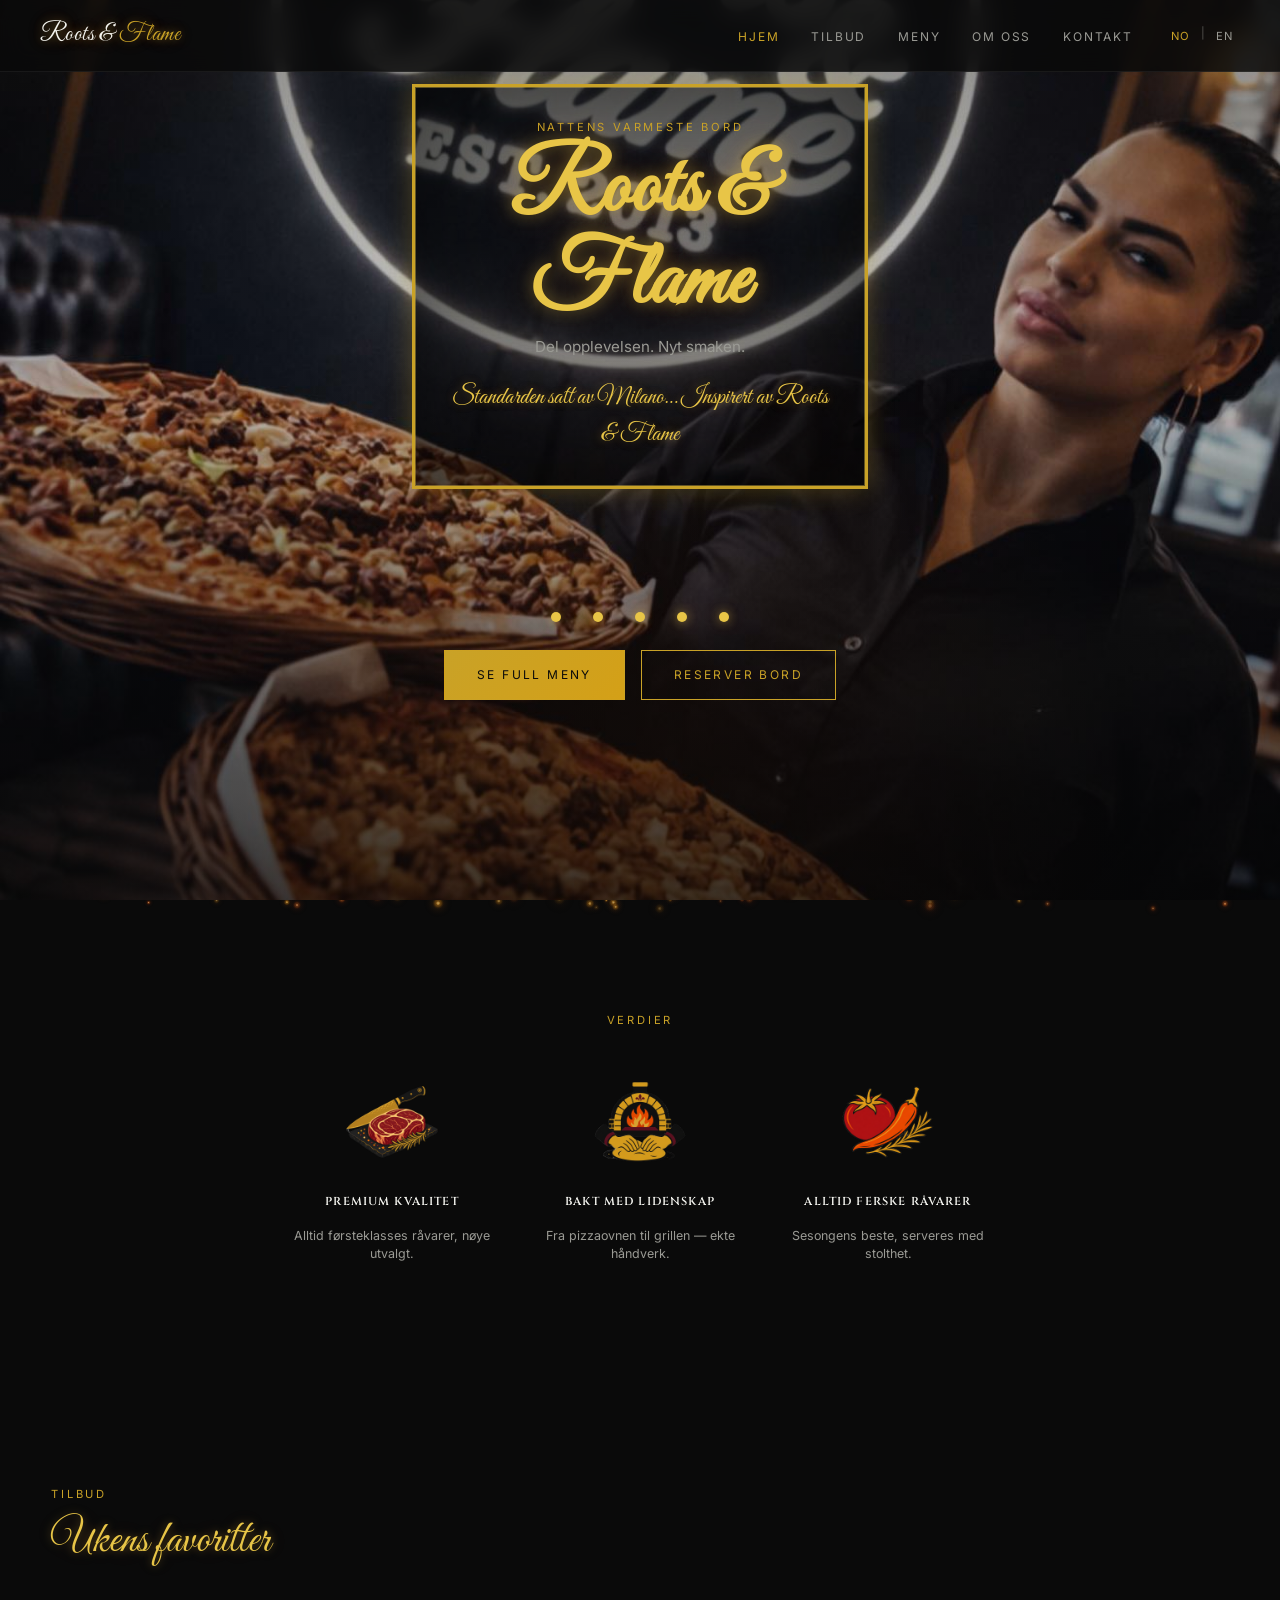
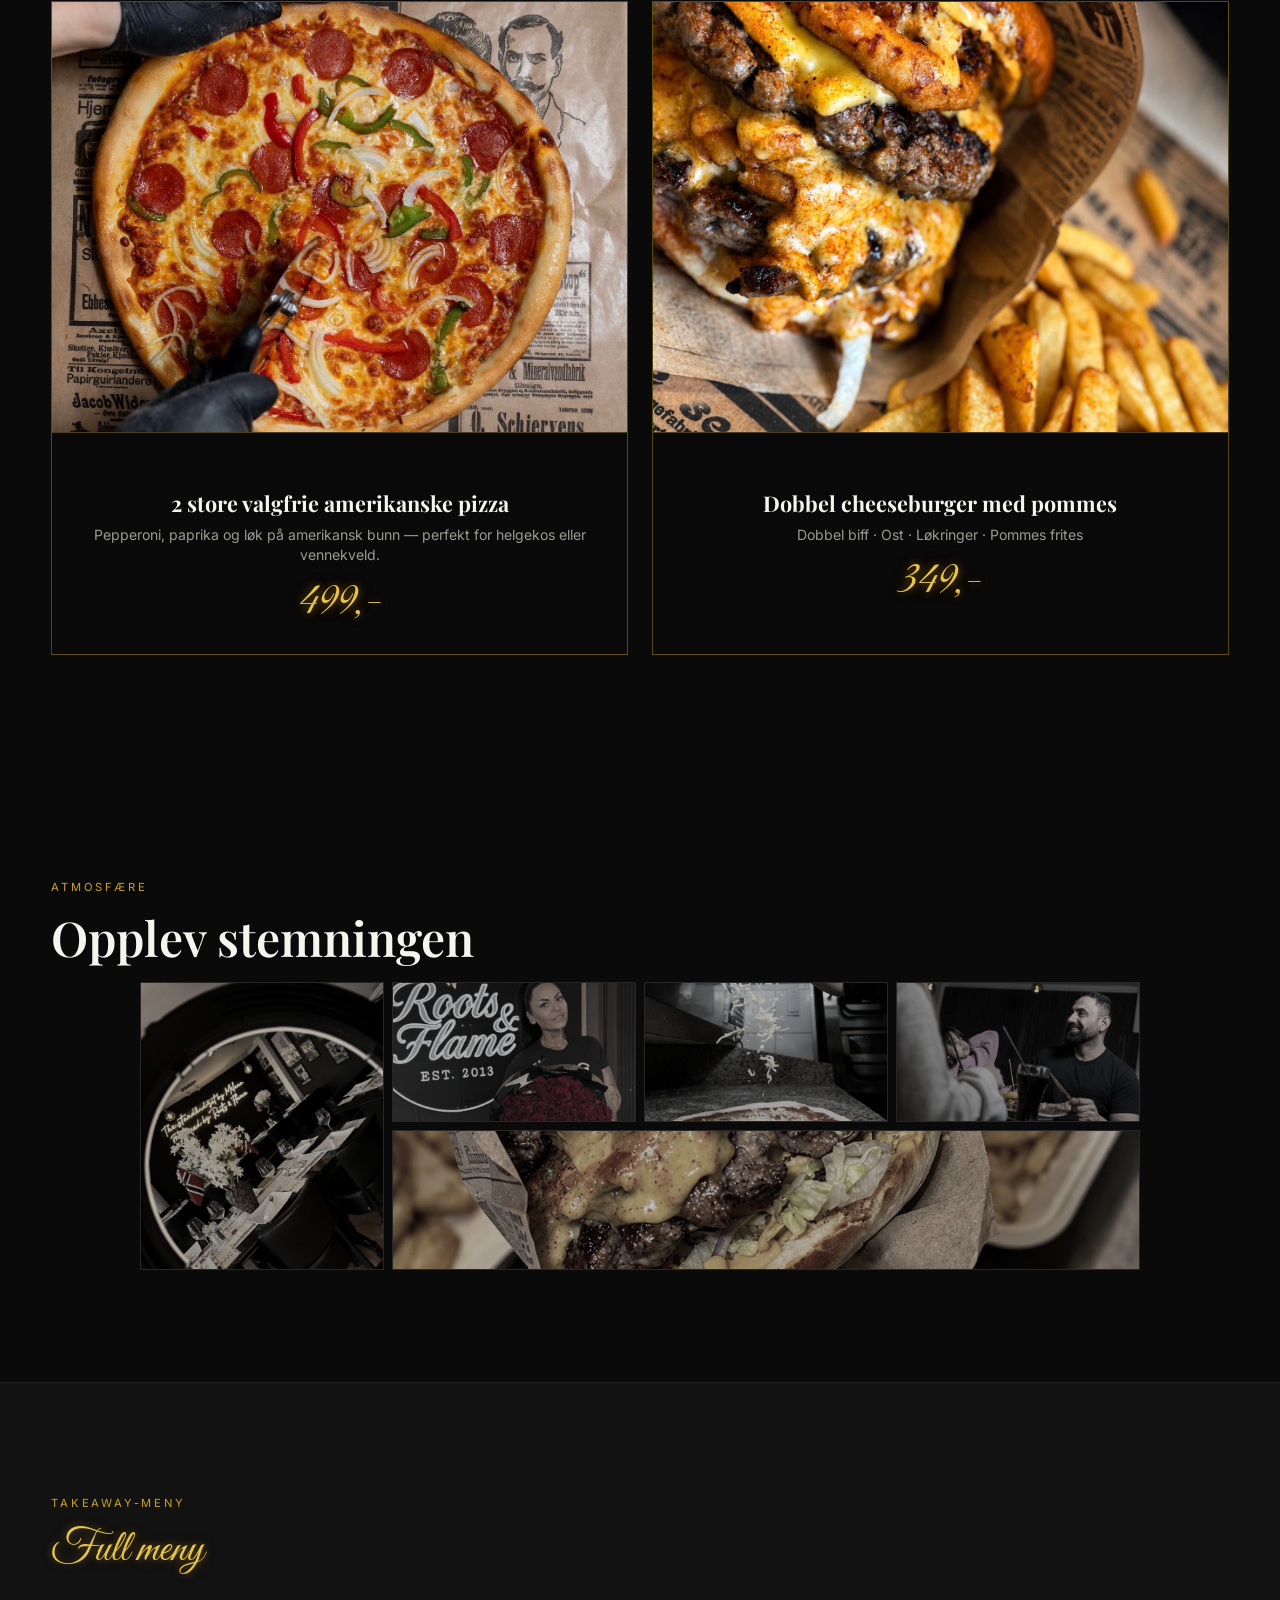
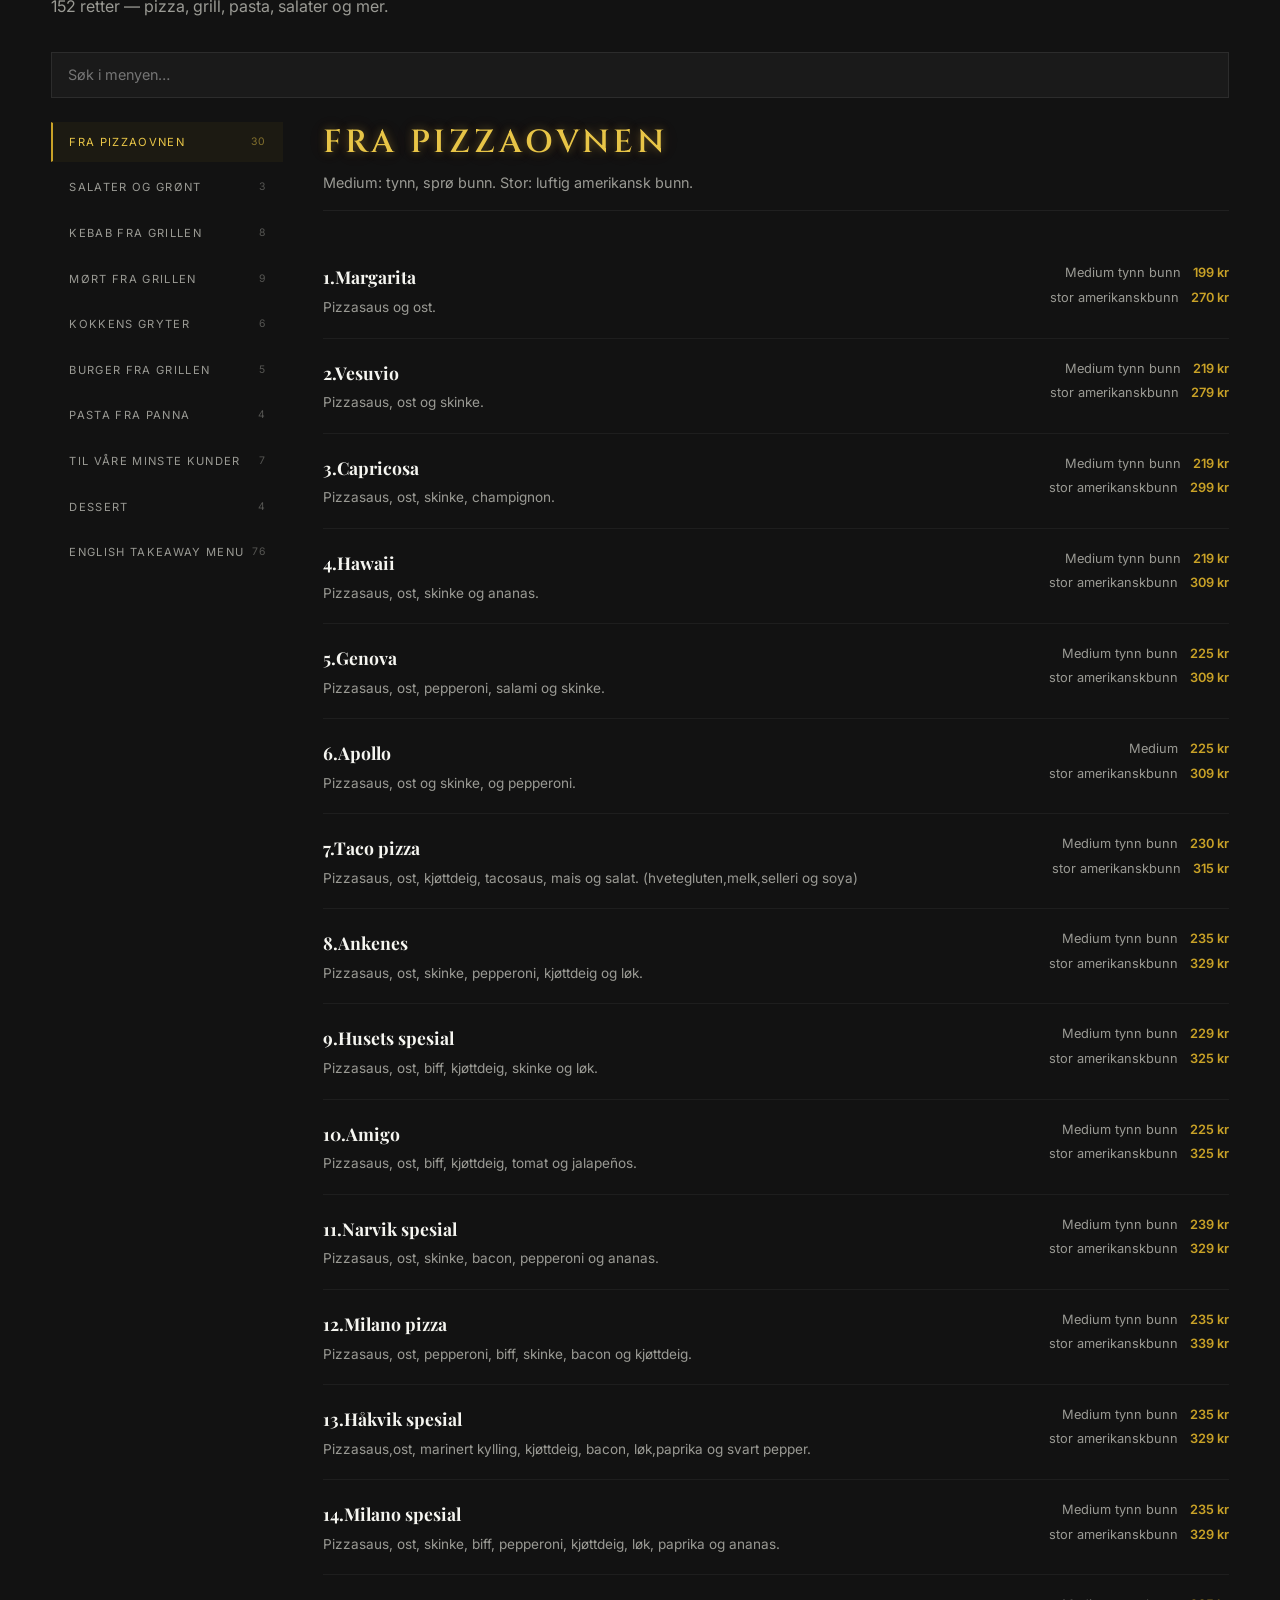
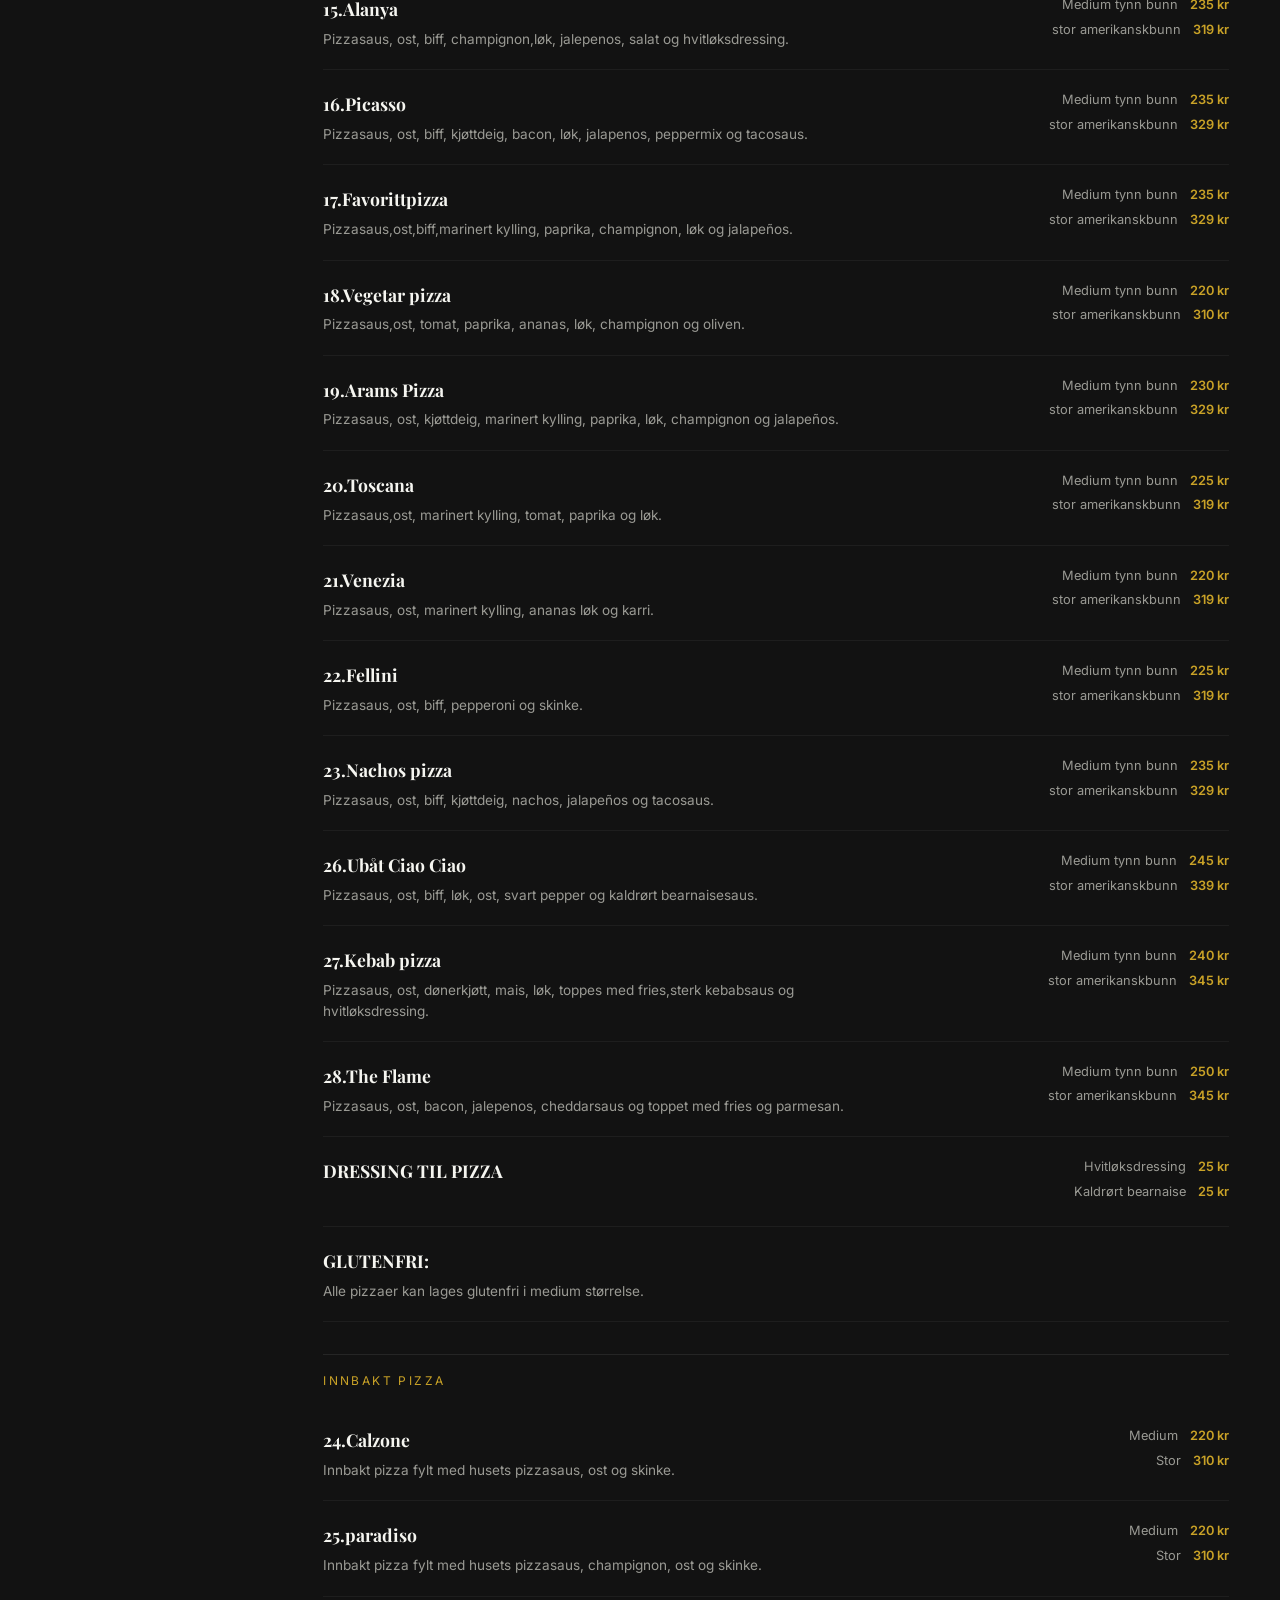
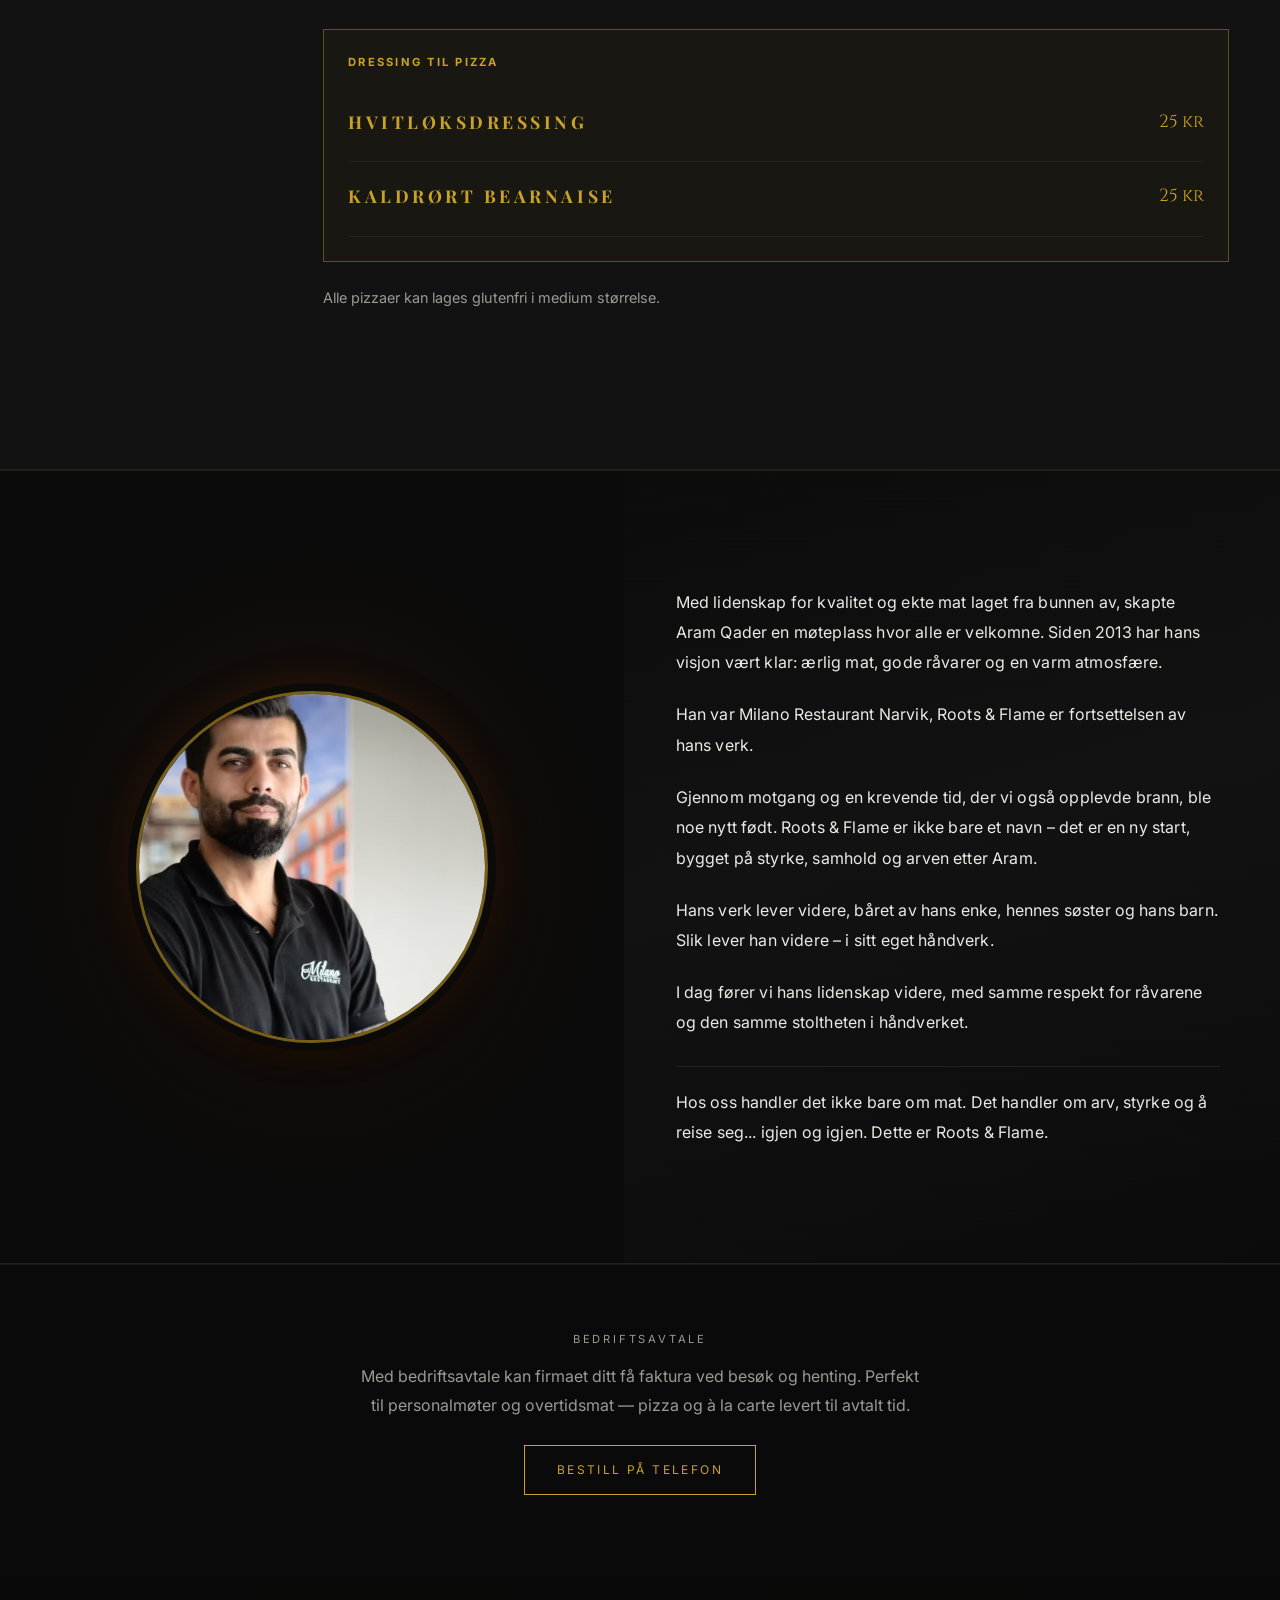
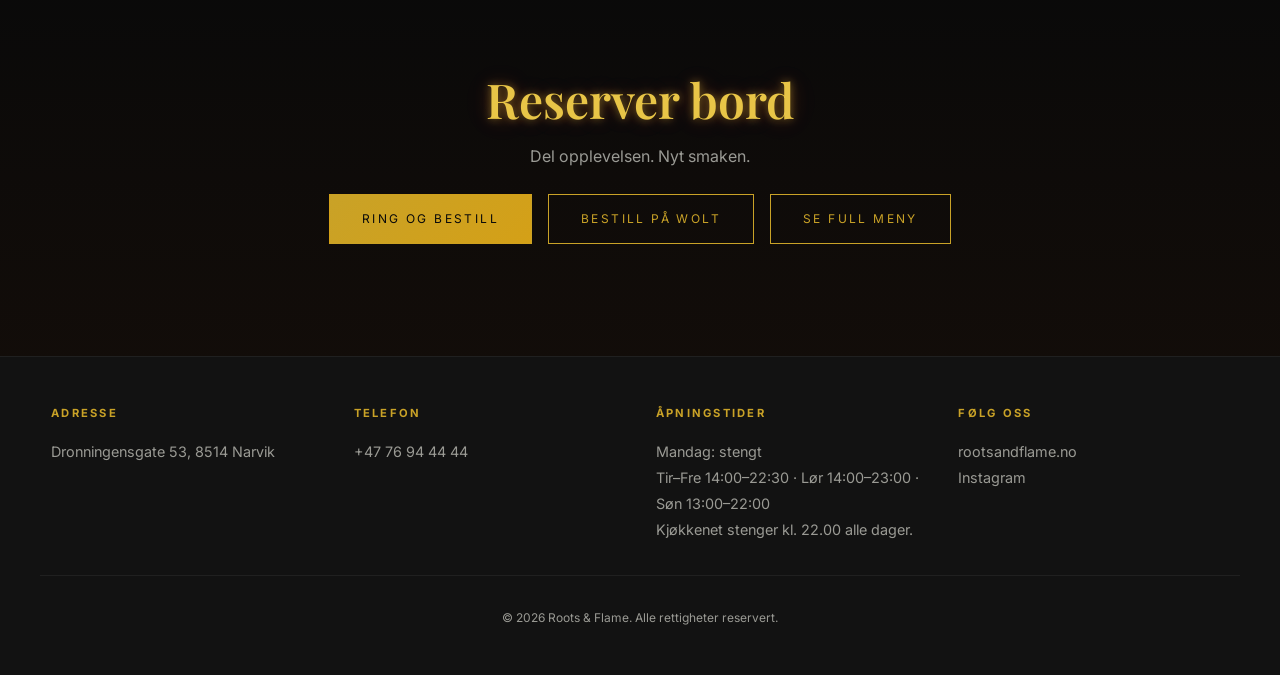
==== commit 123fa908: "Zoom out hero image further on mobile. Scale hero photo to 68% on small screens so more of the resta" ====
--- a/index.html
+++ b/index.html
@@ -8,7 +8,7 @@
   <title>Roots & Flame — Restaurant & Takeaway · Narvik</title>
   <link rel="stylesheet" href="shared/css/base.css">
   <link rel="stylesheet" href="shared/css/flame.css">
-  <link rel="stylesheet" href="shared/css/neon-site.css?v=3">
+  <link rel="stylesheet" href="shared/css/neon-site.css?v=4">
   <link rel="stylesheet" href="shared/css/menu-neon.css">
 </head>
 <body>
--- a/shared/css/neon-site.css
+++ b/shared/css/neon-site.css
@@ -553,7 +553,9 @@
 
 @media (max-width: 768px) {
   .m2-hero__bg img {
-    object-position: center 30%;
+    object-position: center 32%;
+    transform: scale(0.68);
+    transform-origin: center 32%;
   }
 }
 
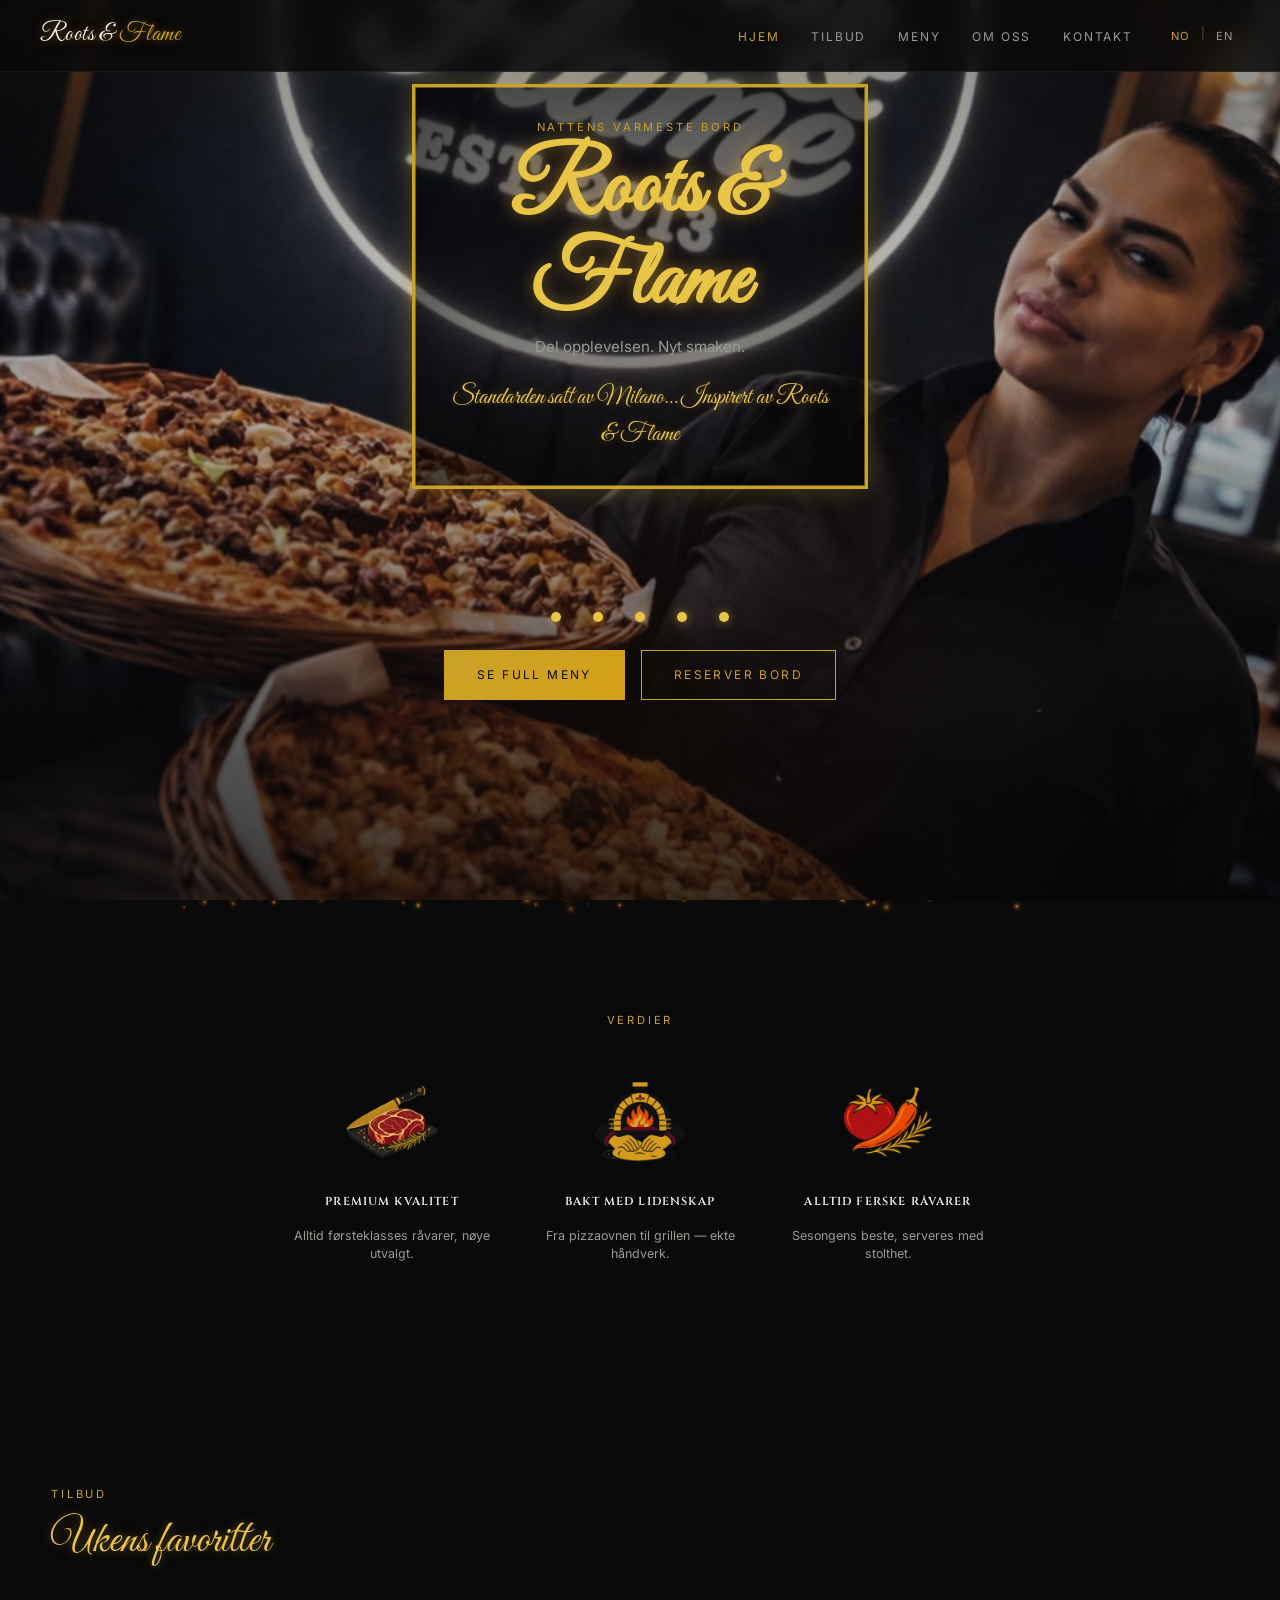
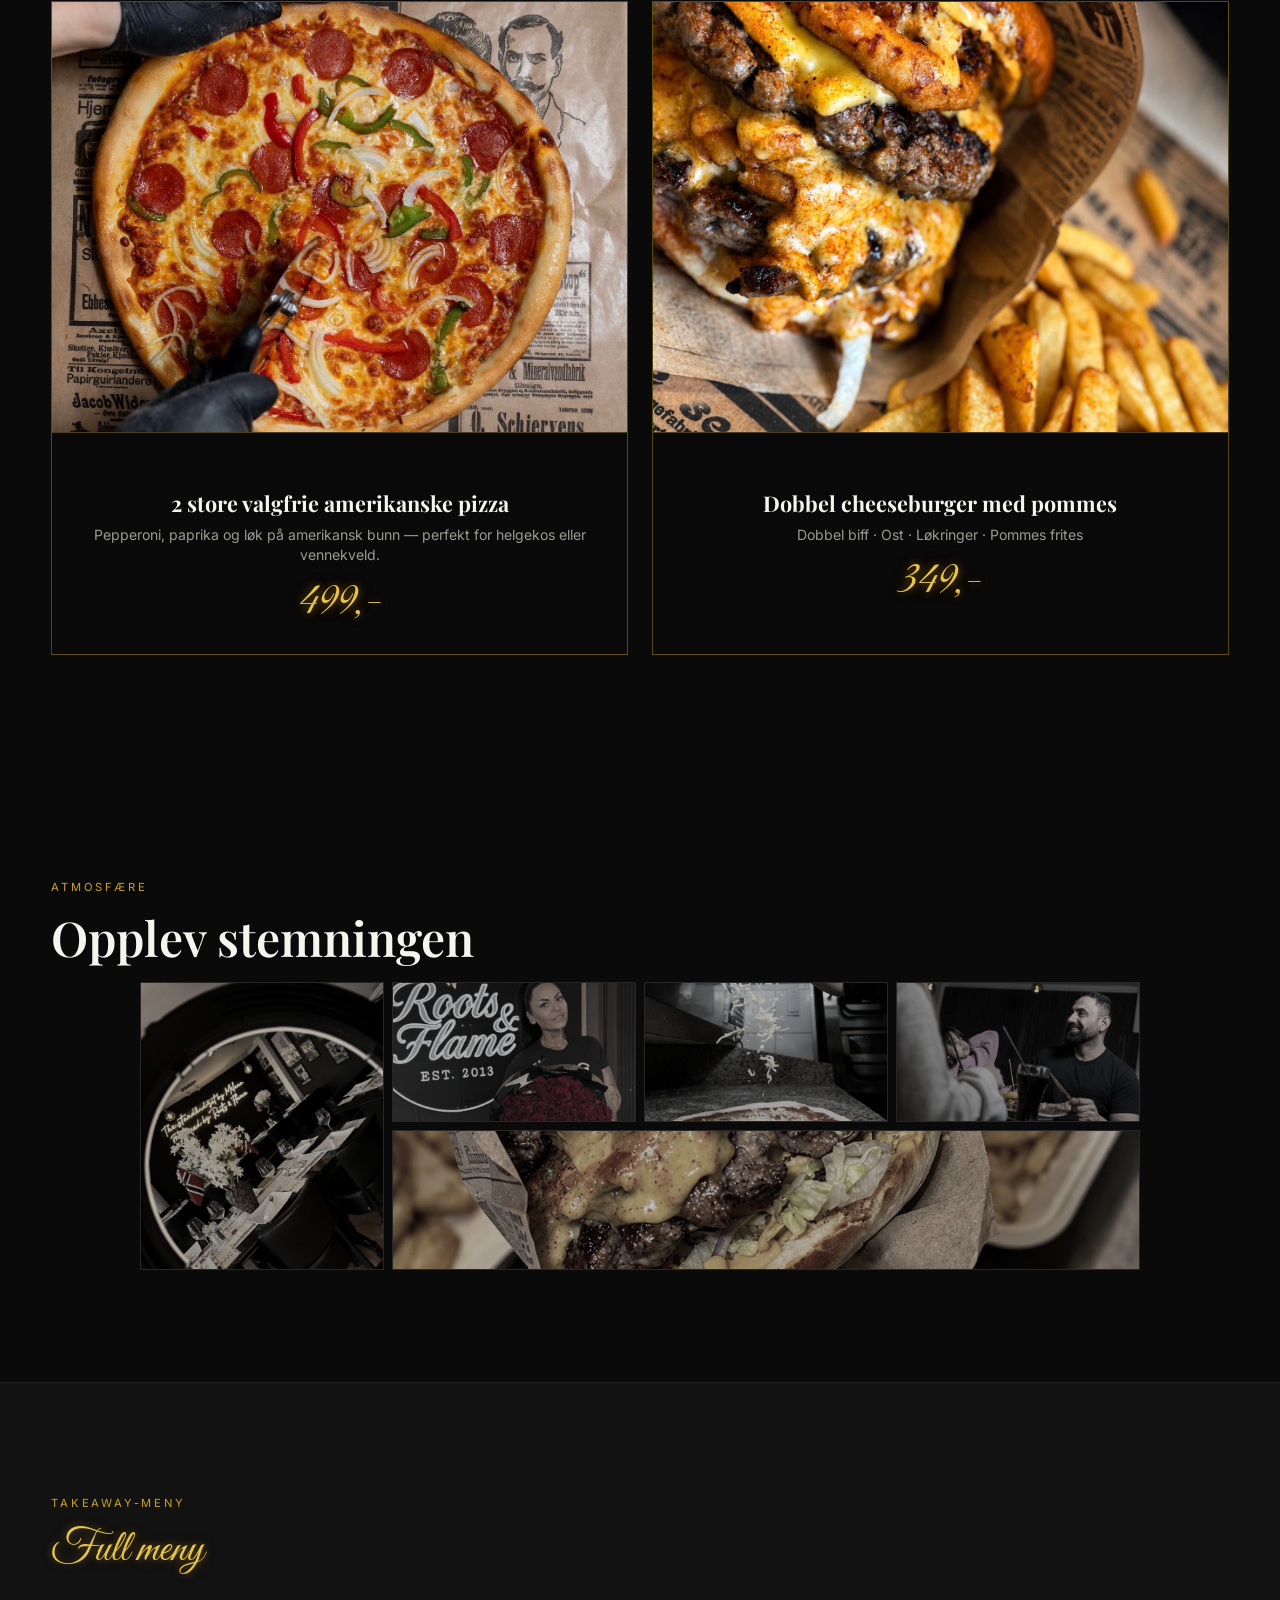
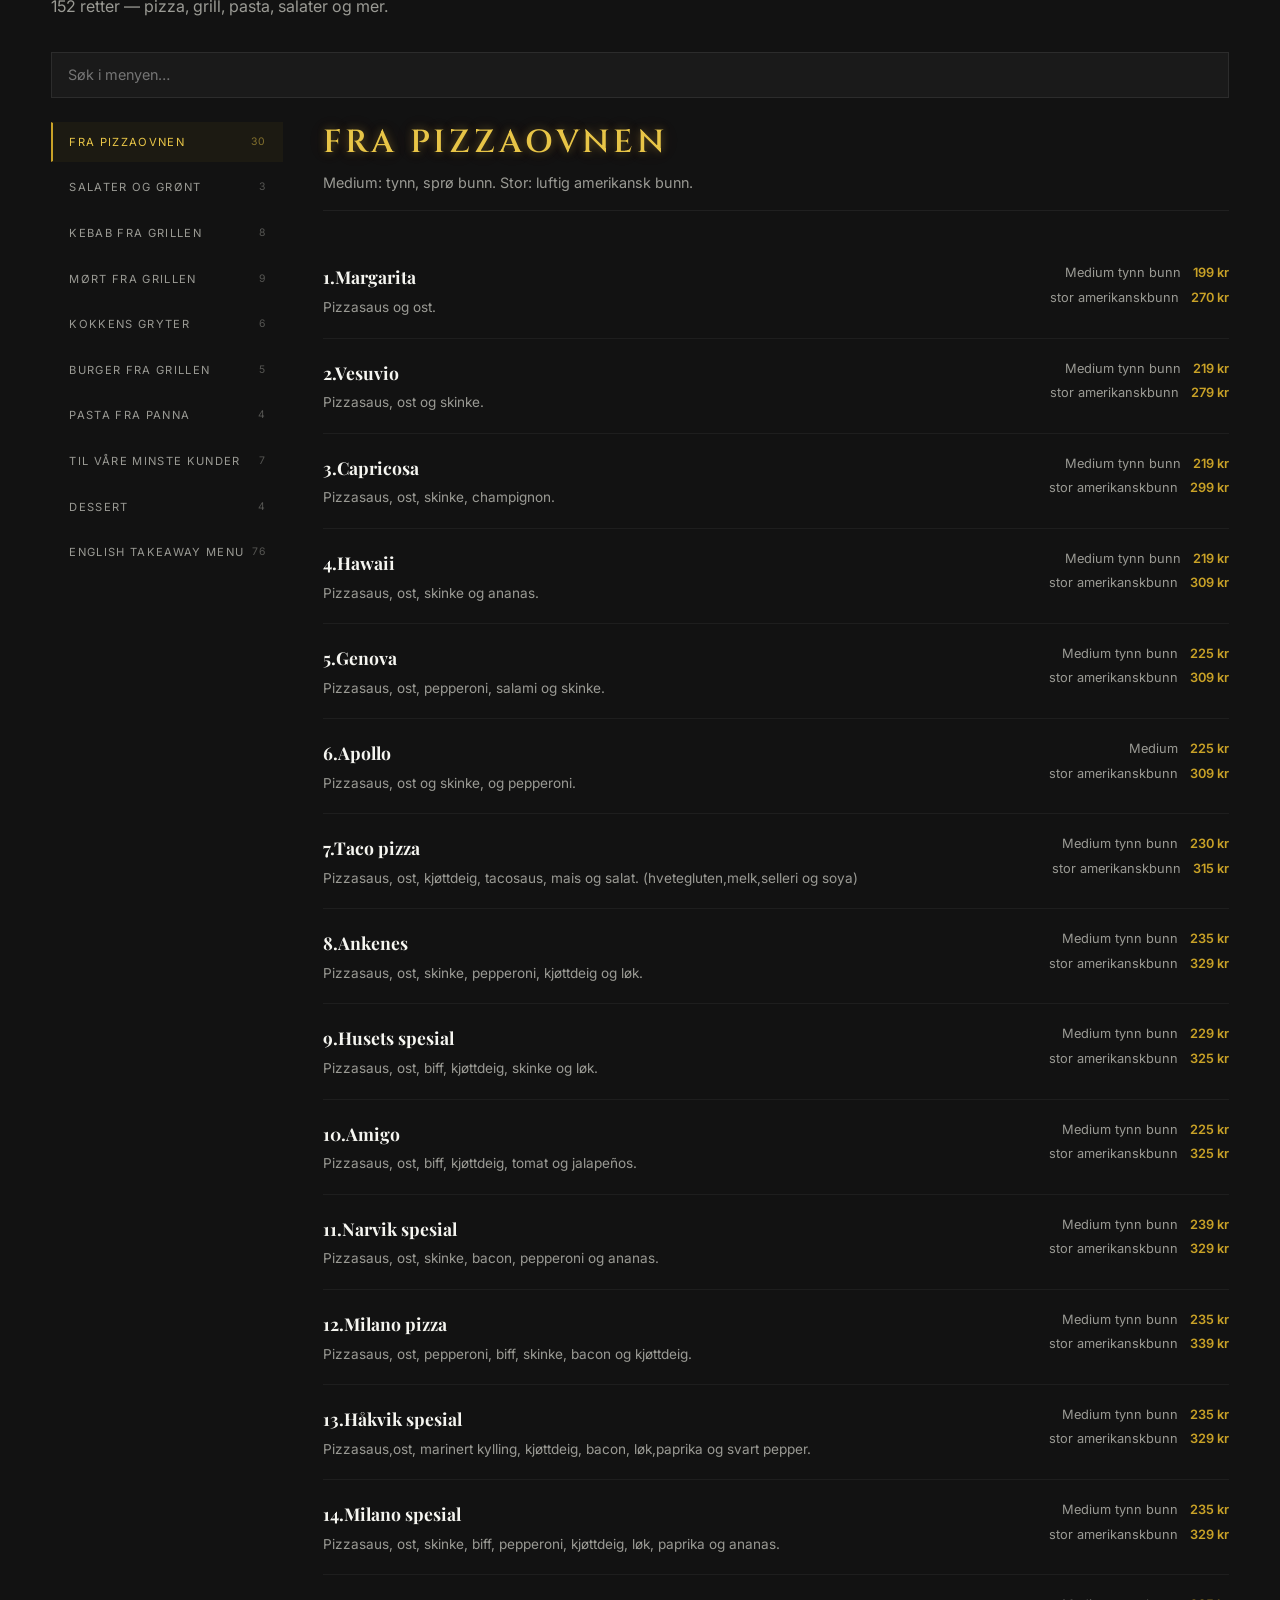
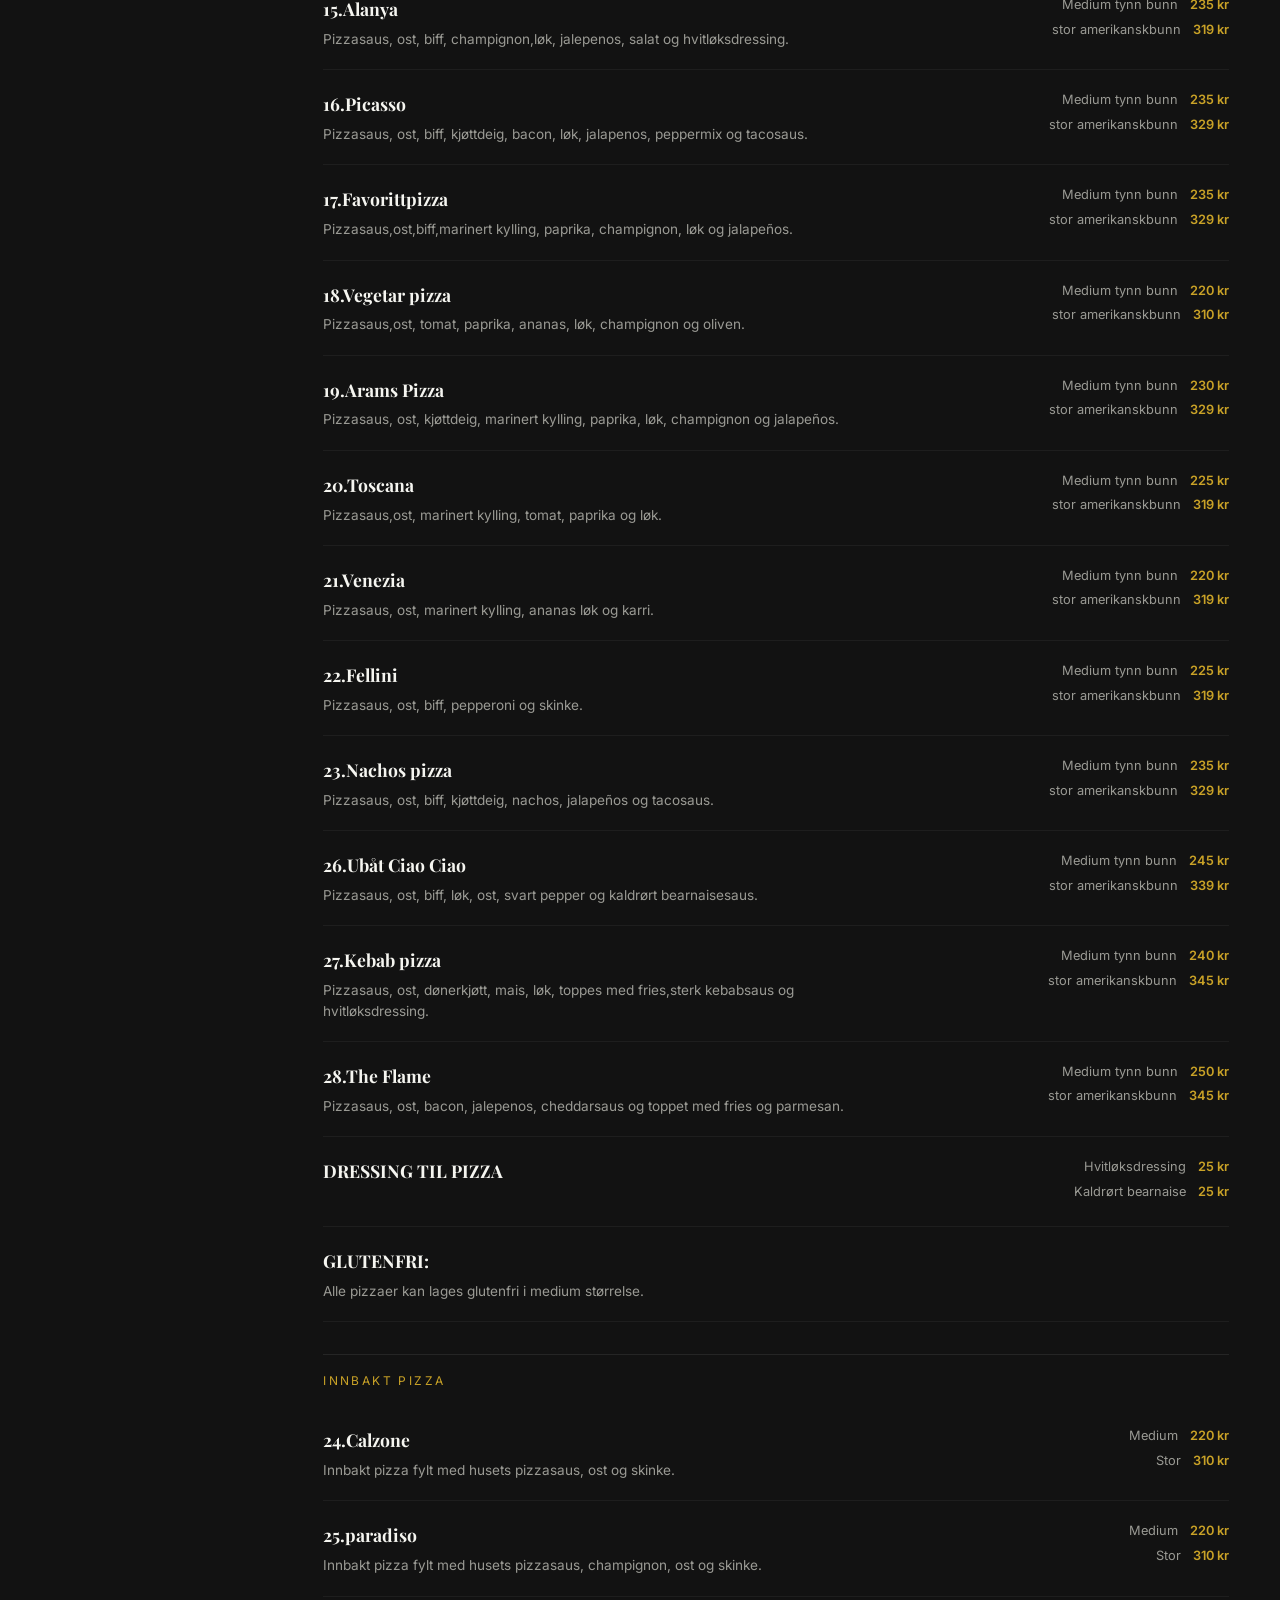
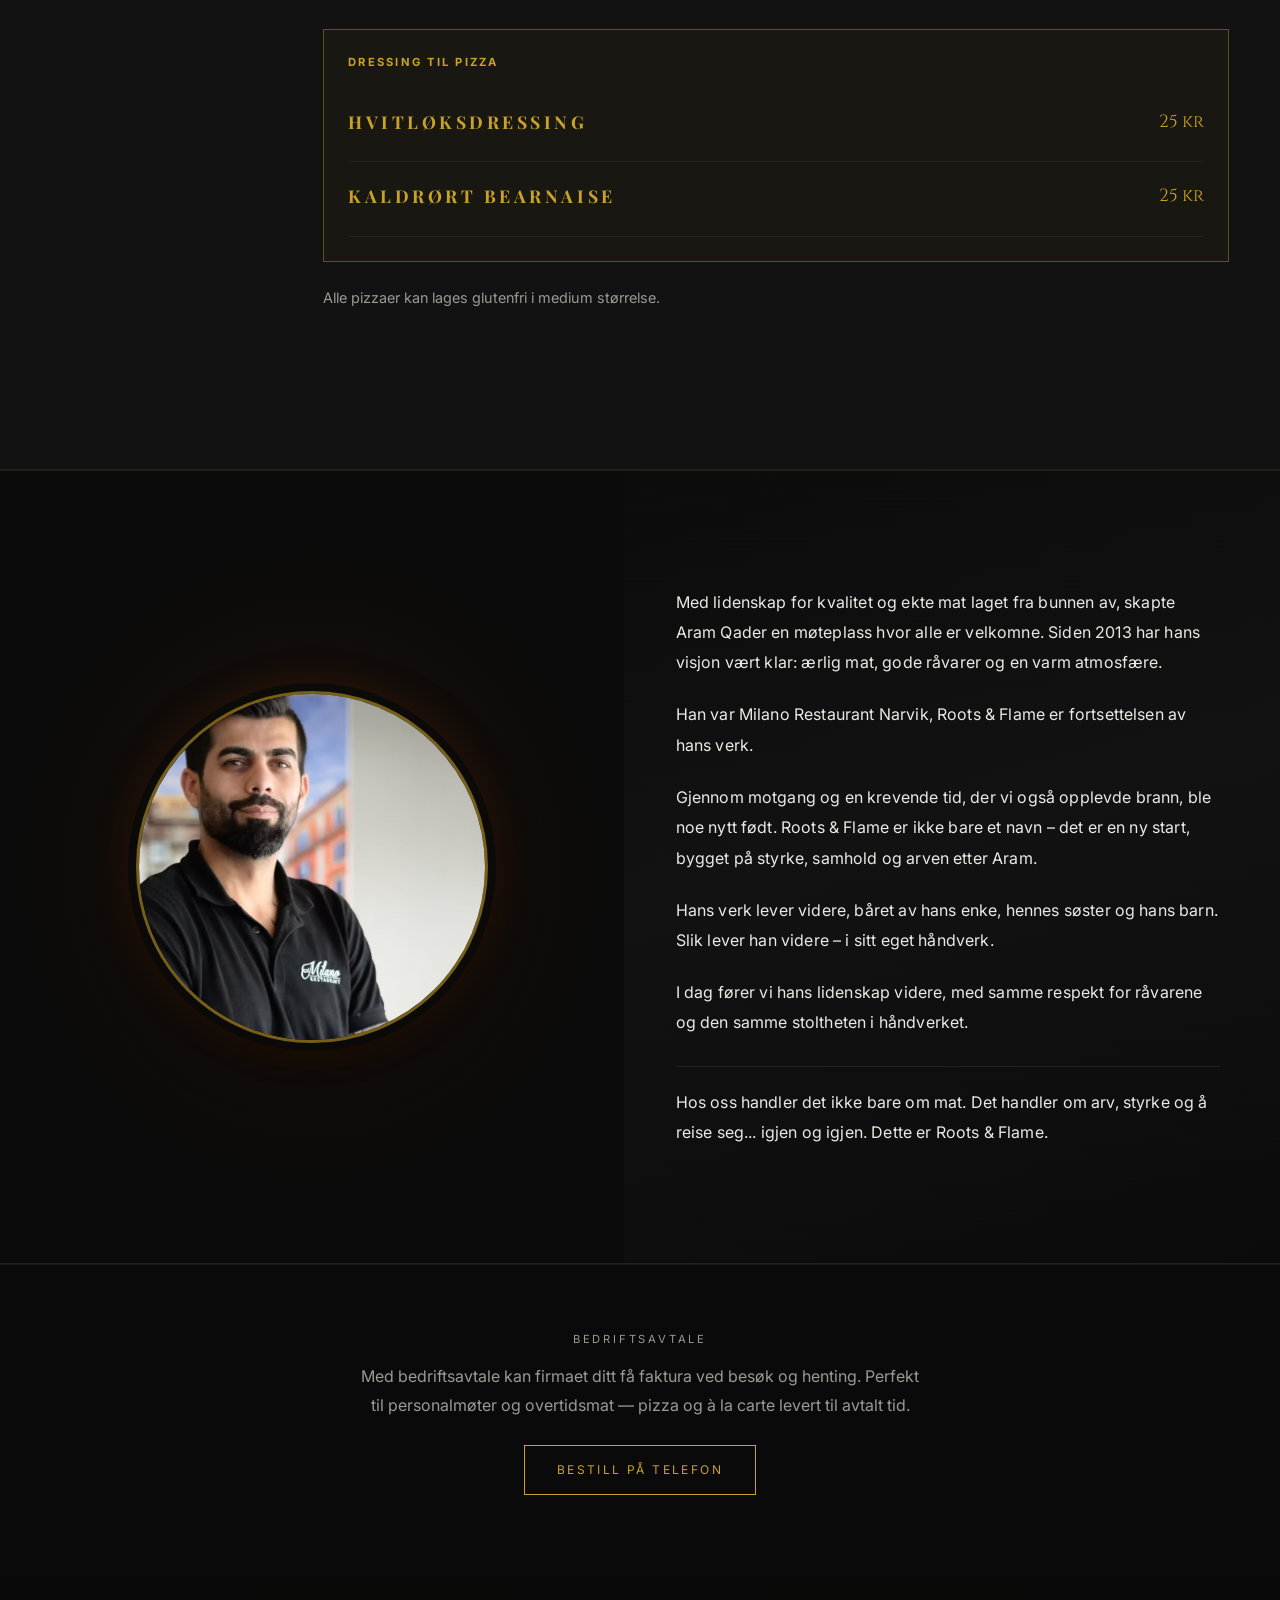
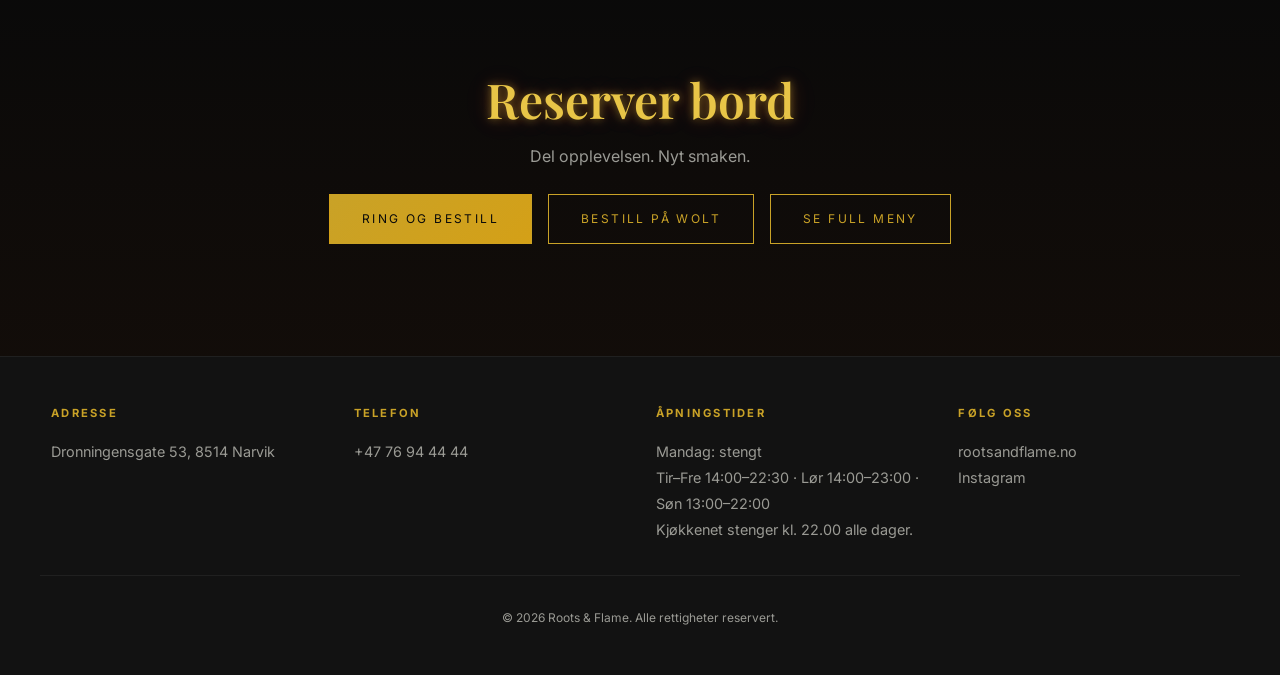
==== commit 4bc6c269: "Keep fire animation running while scrolling. Remove scroll listeners that paused global embers and f" ====
--- a/index.html
+++ b/index.html
@@ -265,7 +265,7 @@
   </div>
 
   <script src="shared/js/i18n.js"></script>
-  <script src="shared/js/ember-canvas.js?v=2"></script>
+  <script src="shared/js/ember-canvas.js?v=5"></script>
   <script src="shared/js/menu-data.js"></script>
   <script src="shared/js/menu-render.js"></script>
   <script src="shared/js/app.js"></script>
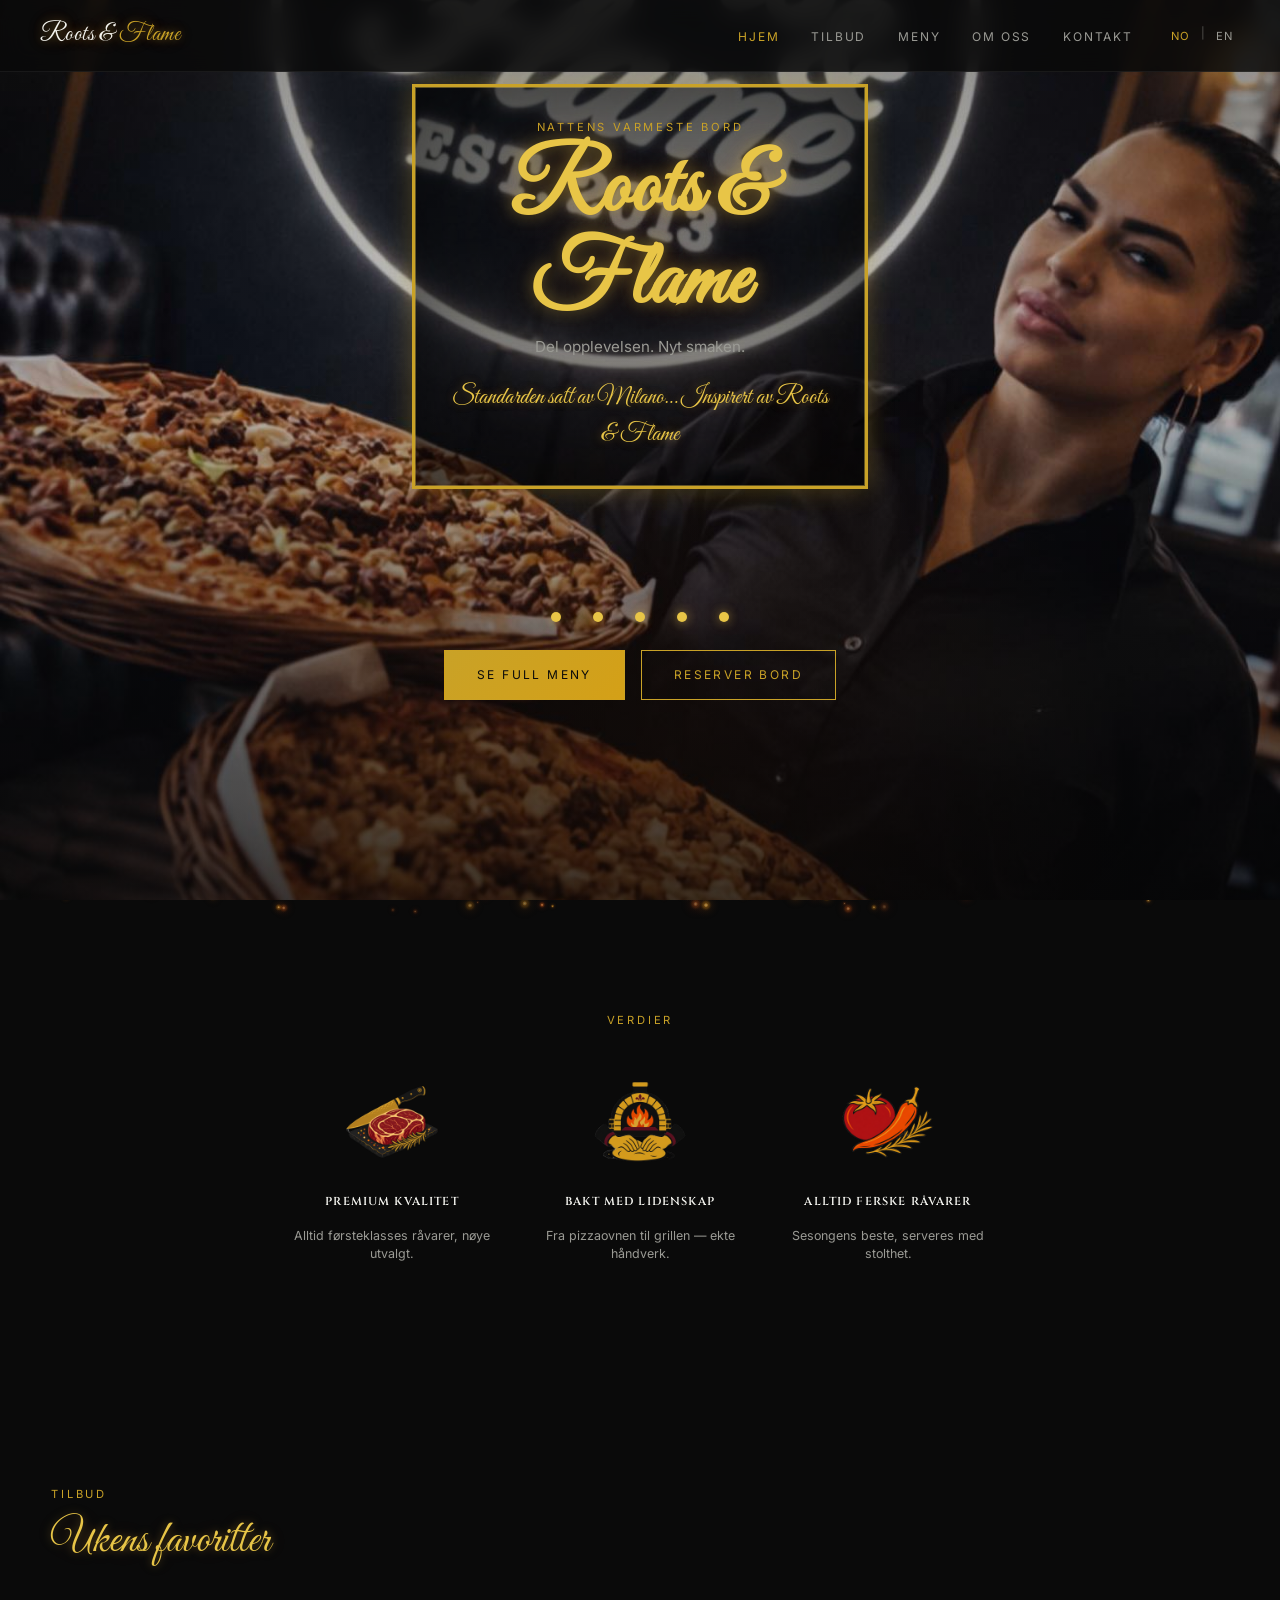
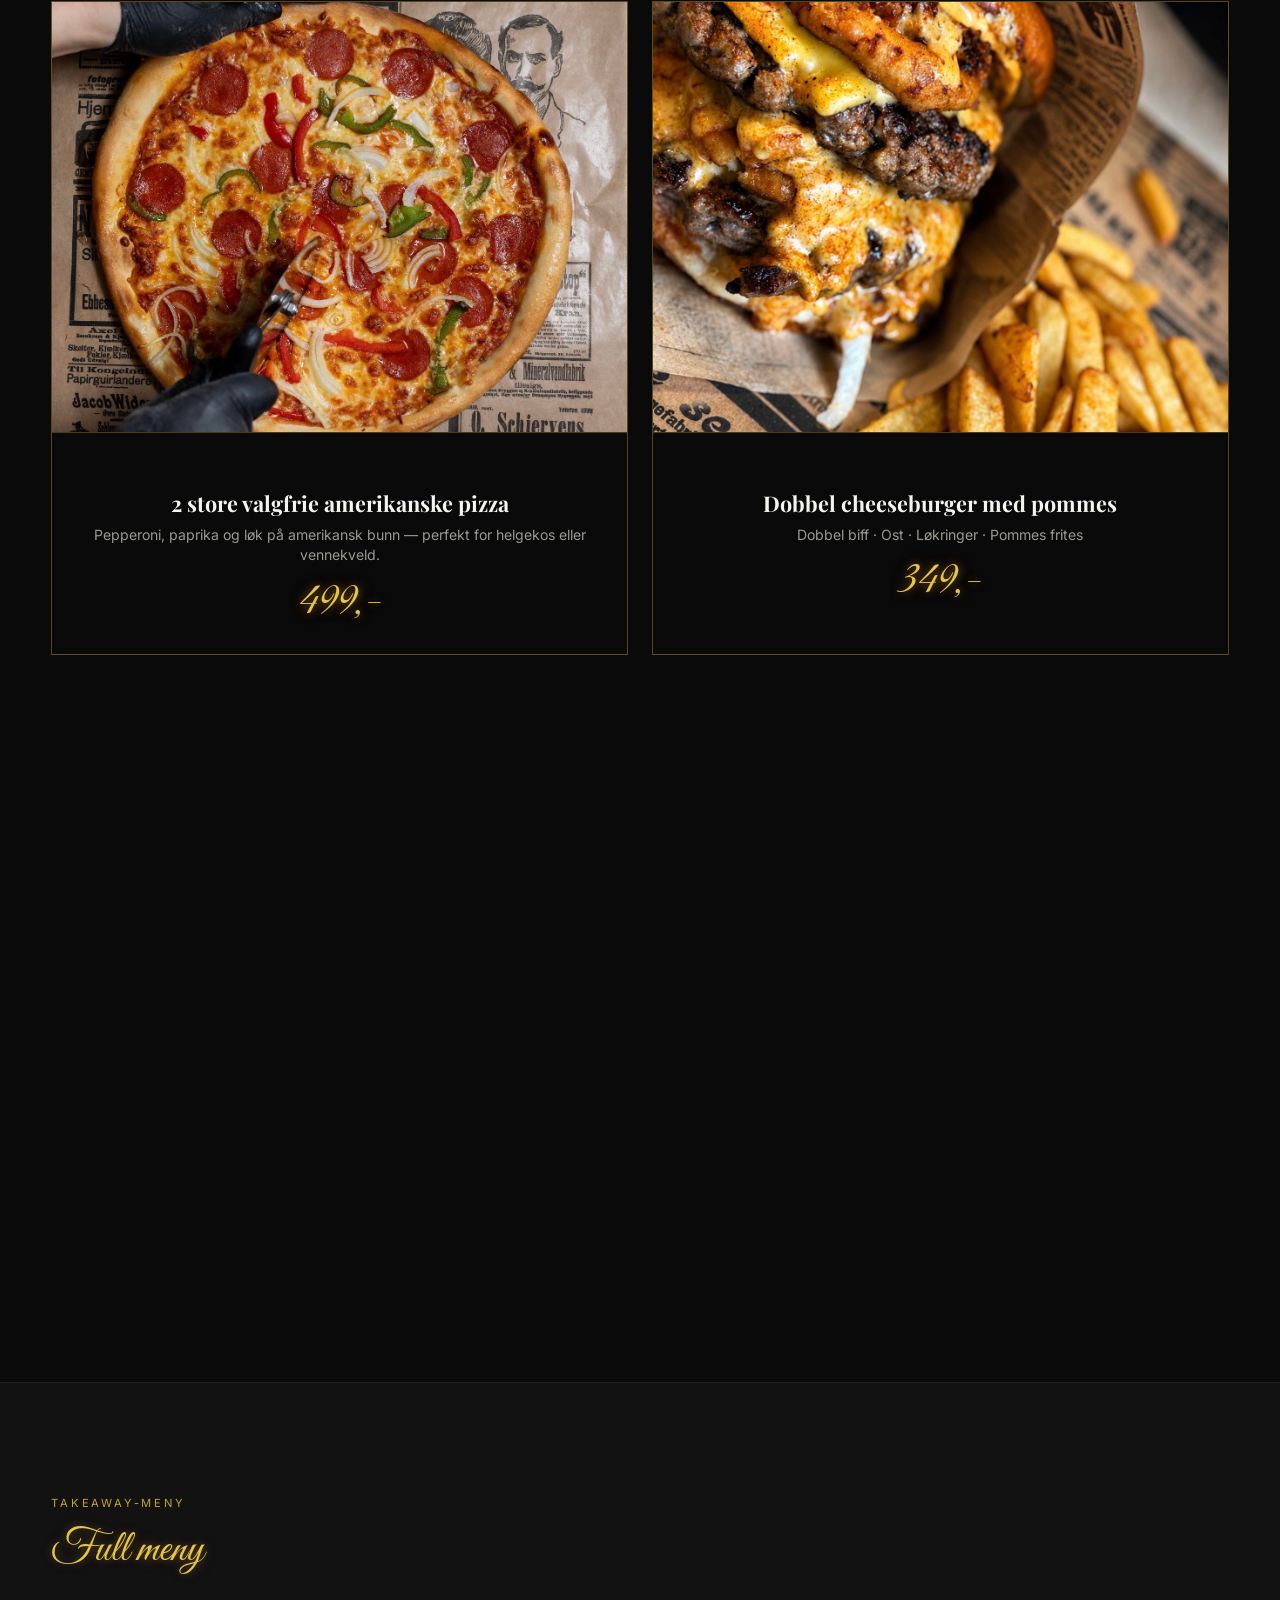
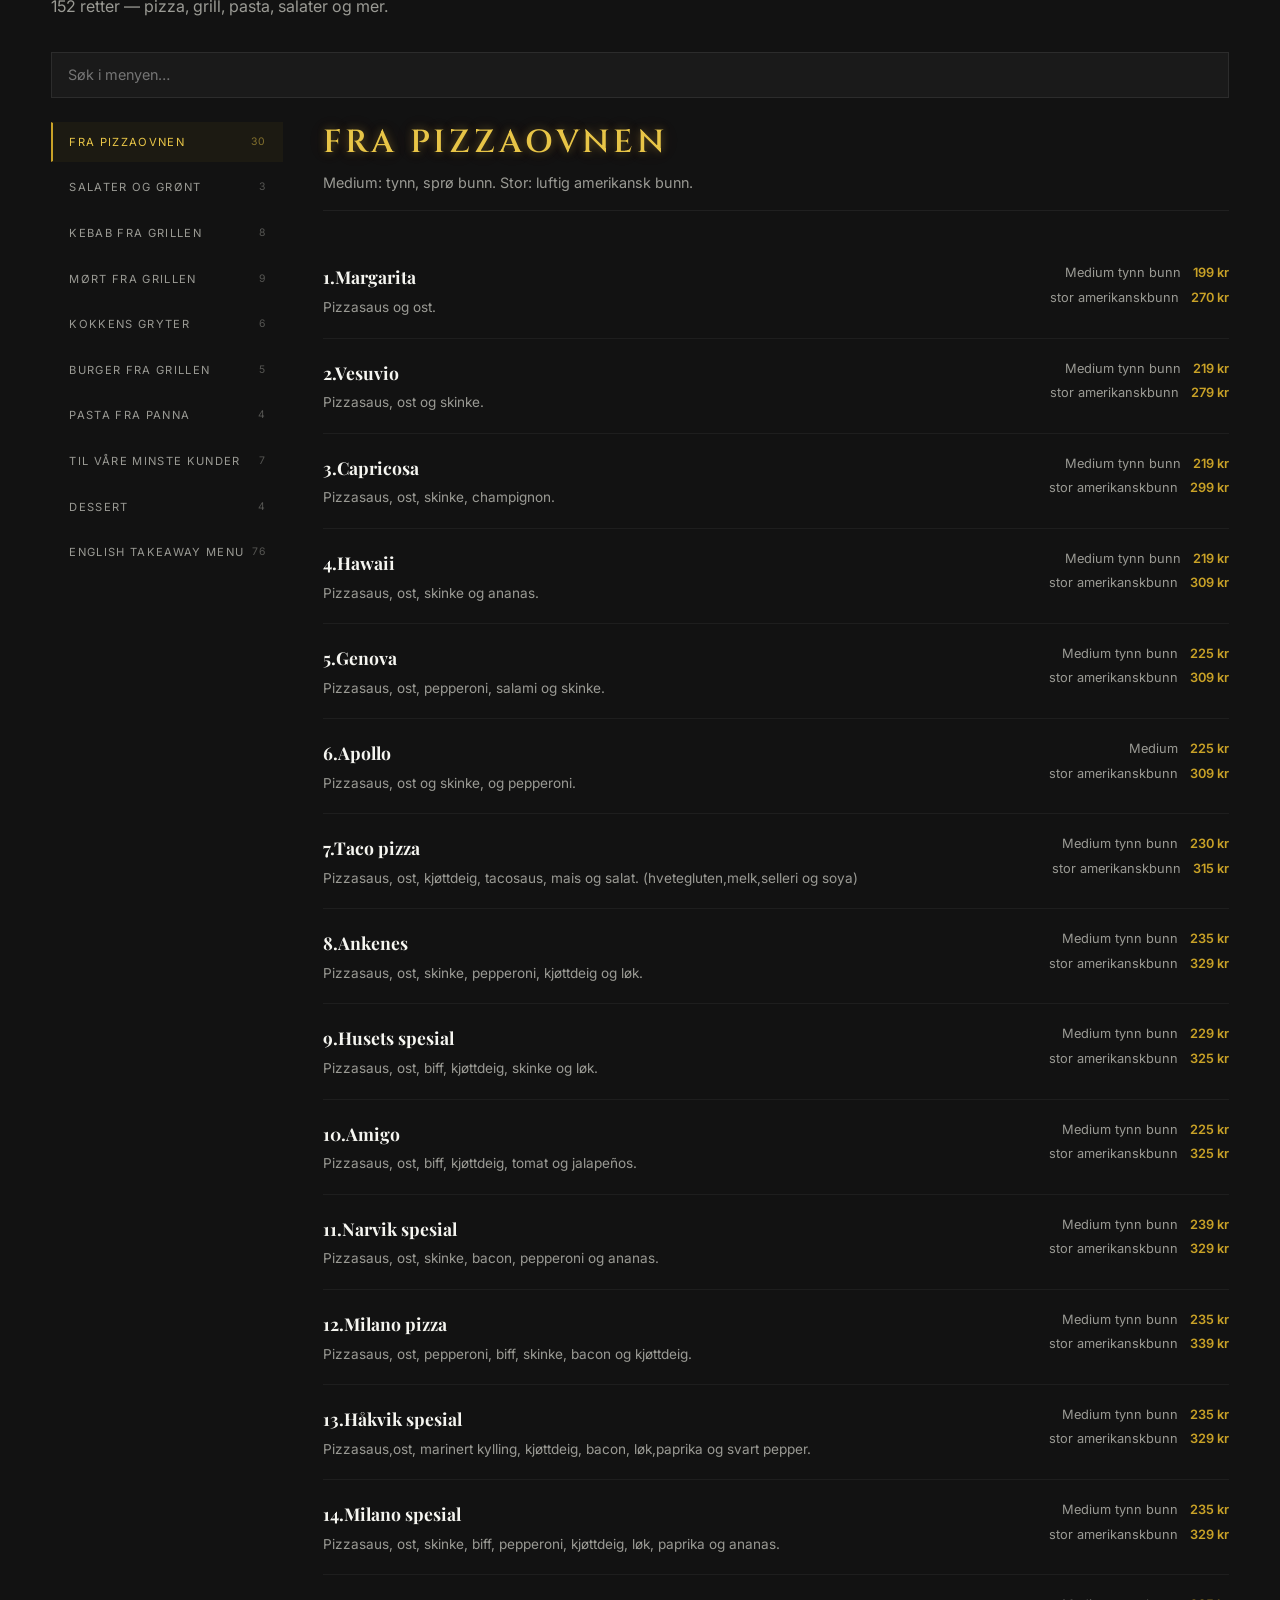
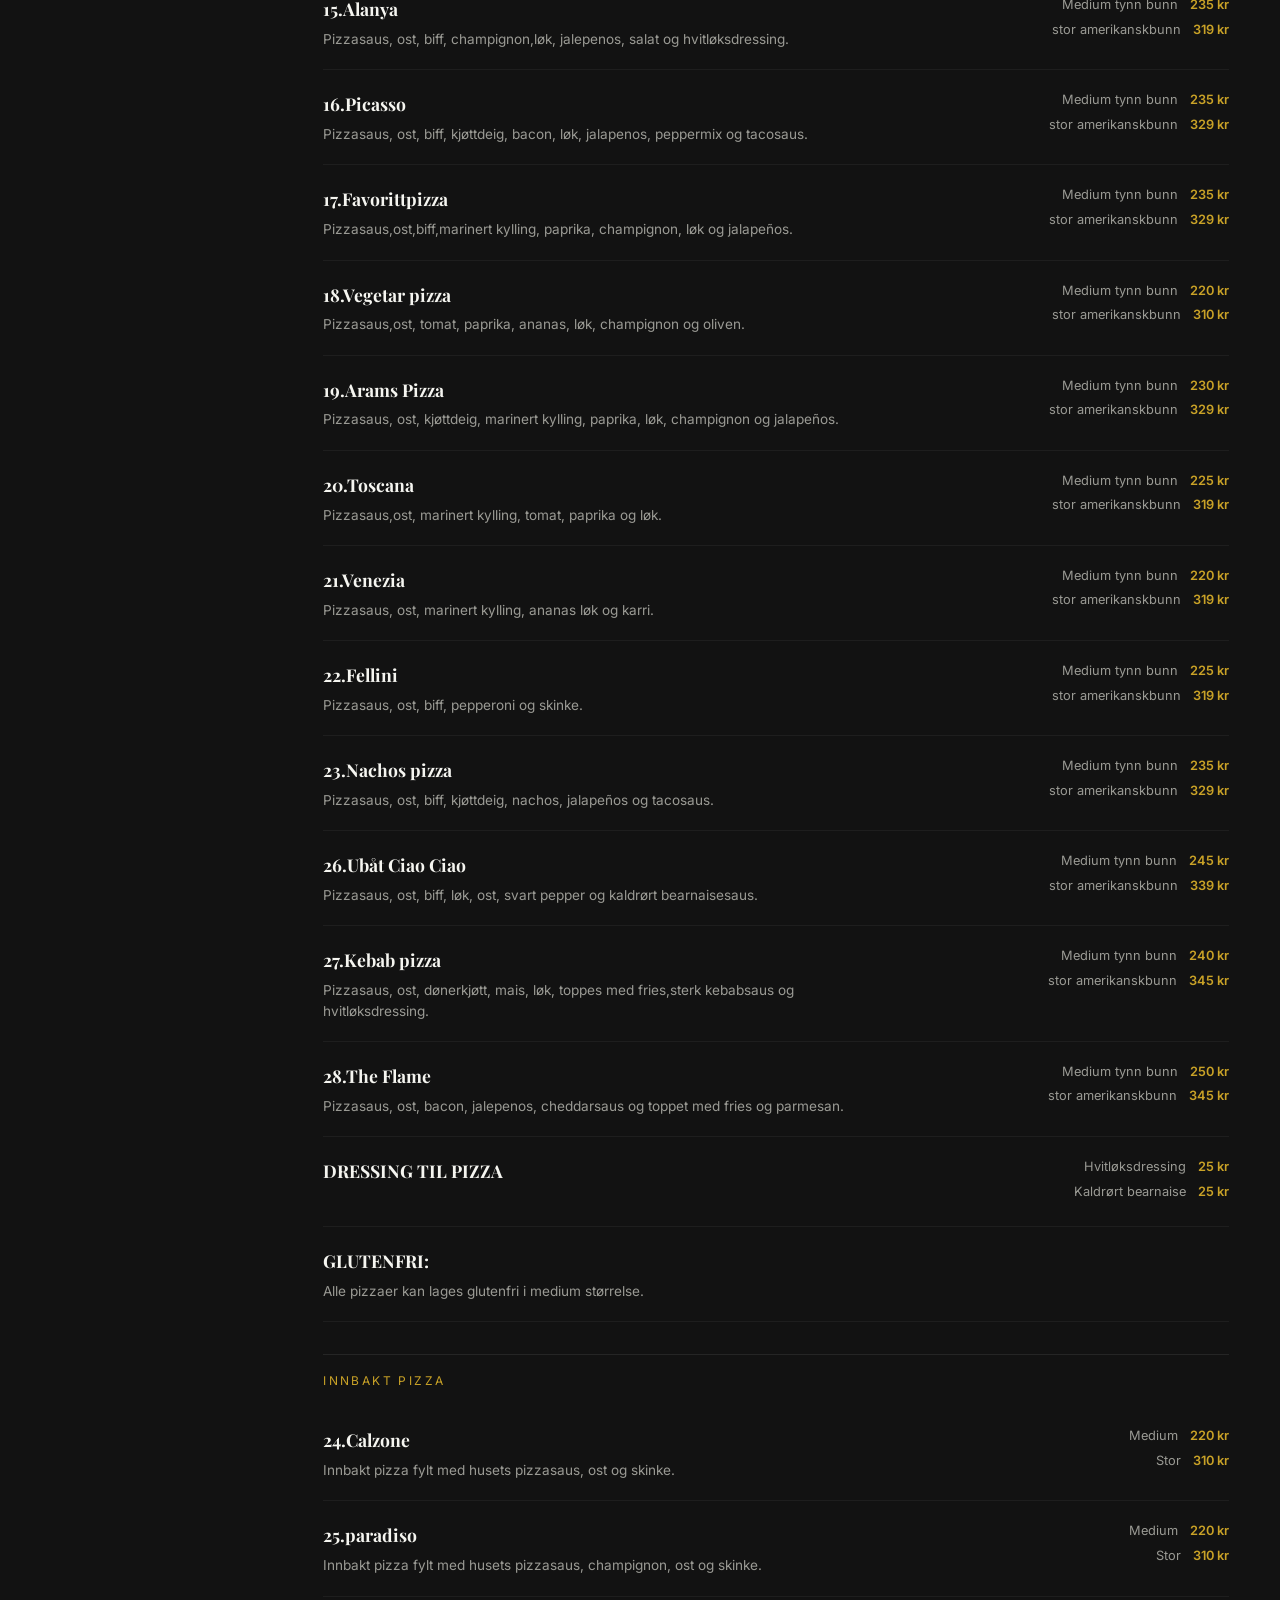
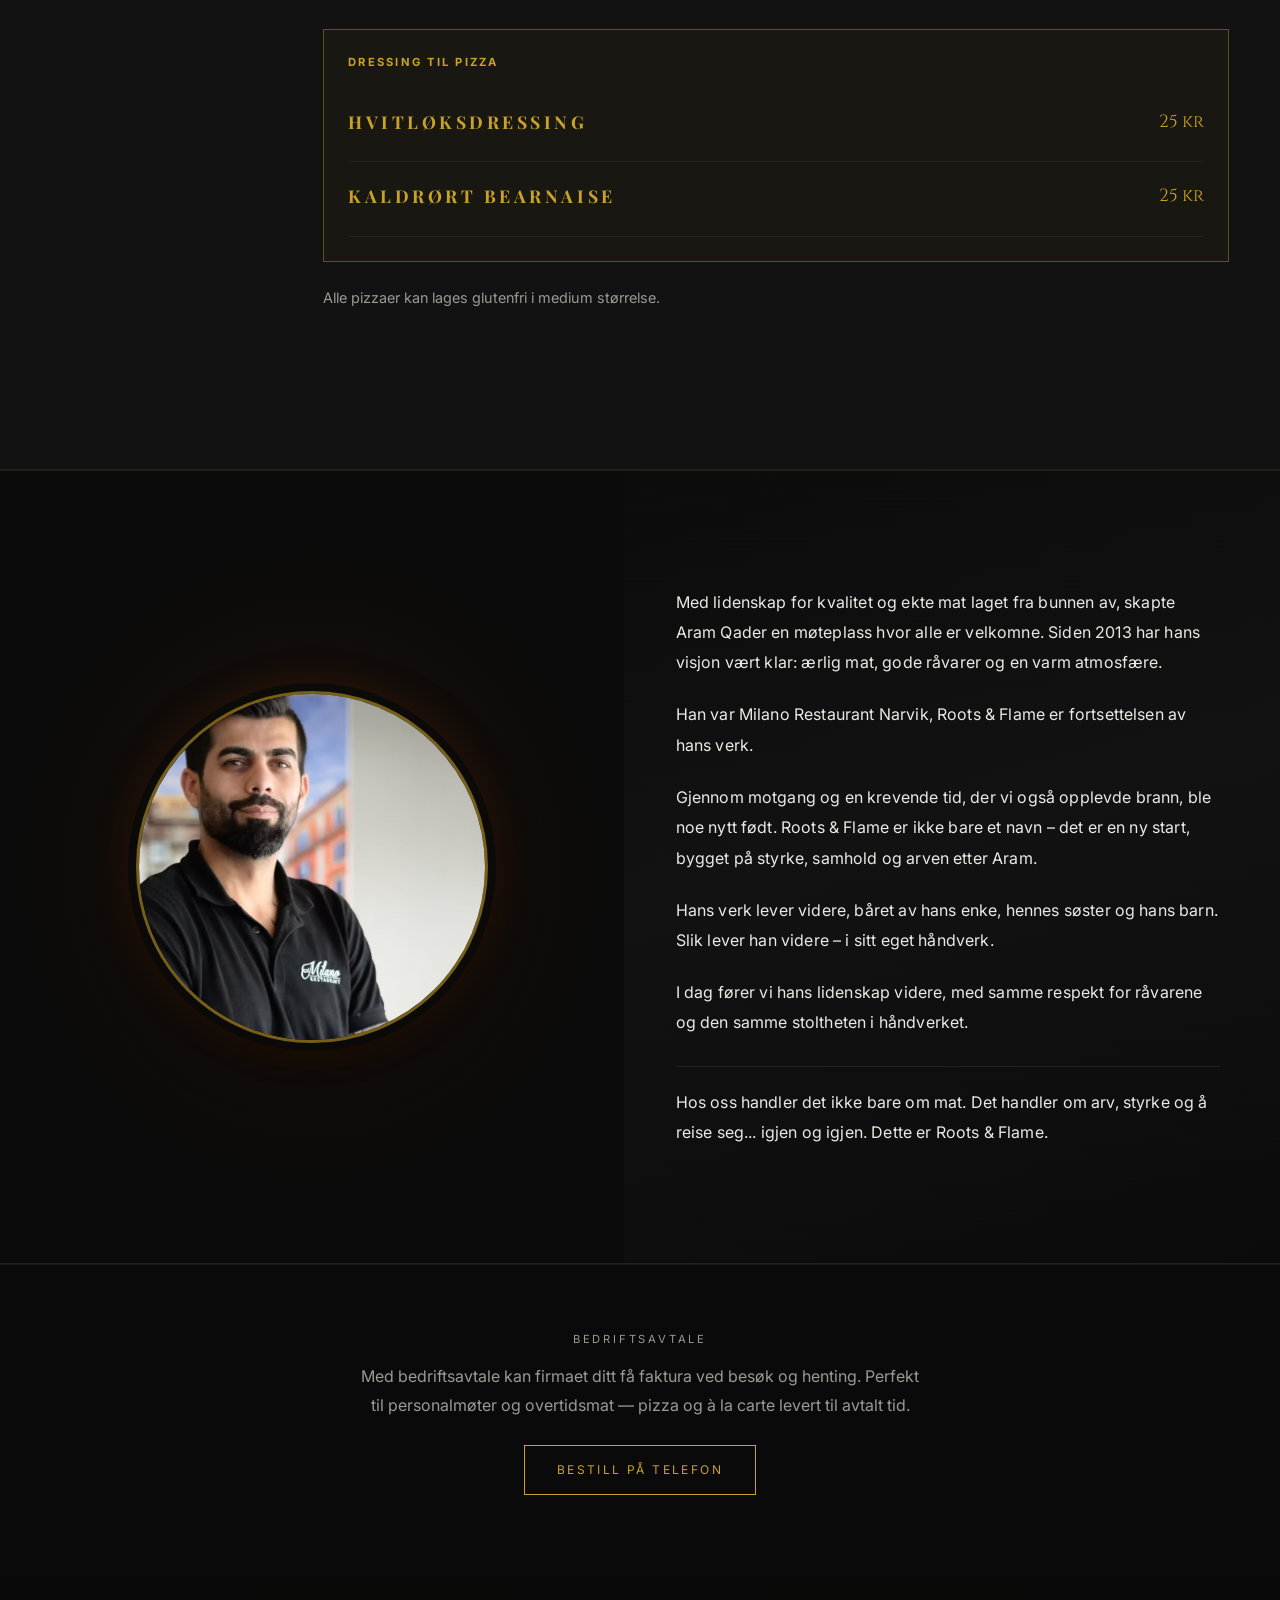
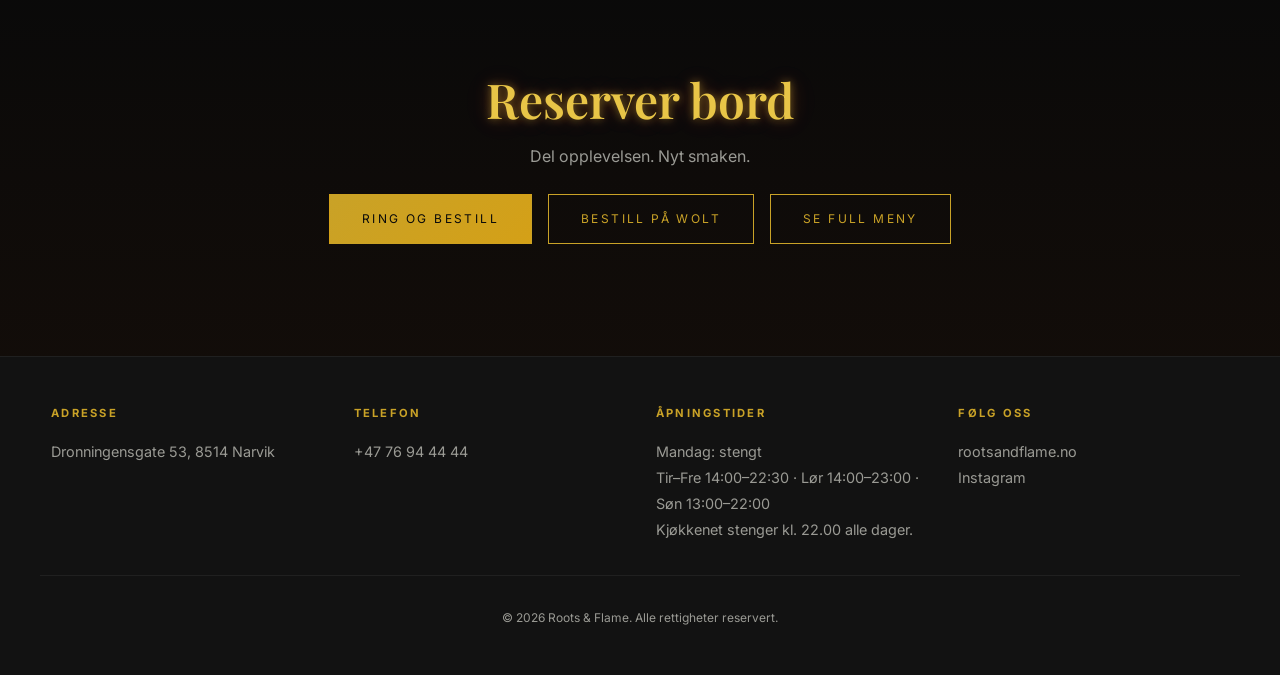
==== commit a1e4d242: "Show full hero image on mobile with contain fit. Use object-fit contain on small screens so the rest" ====
--- a/index.html
+++ b/index.html
@@ -8,7 +8,7 @@
   <title>Roots & Flame — Restaurant & Takeaway · Narvik</title>
   <link rel="stylesheet" href="shared/css/base.css">
   <link rel="stylesheet" href="shared/css/flame.css">
-  <link rel="stylesheet" href="shared/css/neon-site.css?v=4">
+  <link rel="stylesheet" href="shared/css/neon-site.css?v=6">
   <link rel="stylesheet" href="shared/css/menu-neon.css">
 </head>
 <body>
--- a/shared/css/neon-site.css
+++ b/shared/css/neon-site.css
@@ -40,8 +40,10 @@
 
 /* ——— Hero (sentrert neon + bilde) ——— */
 .m2-hero {
+  width: 100%;
   min-height: 100vh;
   min-height: 100svh;
+  min-height: 100dvh;
   position: relative;
   overflow: hidden;
   display: flex;
@@ -67,6 +69,14 @@
   height: 100%;
   object-fit: cover;
   object-position: center center;
+}
+
+/* Mobil: hele bildet synlig — ingenting klippes */
+@media (max-width: 768px) {
+  .m2-hero__bg img {
+    object-fit: contain;
+    object-position: center center;
+  }
 }
 
 .m2-hero__overlay {
@@ -93,9 +103,10 @@
   align-items: center;
   justify-content: flex-start;
   min-height: 100svh;
-  padding: calc(var(--nav-height) + 0.75rem) 1.5rem clamp(8rem, 18vw, 11rem);
-  width: 100%;
-  max-width: 32rem; /* 28 % smalere enn 720px */
+  min-height: 100dvh;
+  padding: calc(var(--nav-height) + 0.75rem) clamp(1rem, 4vw, 2rem) clamp(8rem, 18vw, 11rem);
+  width: 100%;
+  max-width: none;
 }
 
 /* Gullramme + mørk overlay kun rundt teksten */
@@ -551,14 +562,6 @@
   .reveal { opacity: 1; transform: none; transition: none; }
 }
 
-@media (max-width: 768px) {
-  .m2-hero__bg img {
-    object-position: center 32%;
-    transform: scale(0.68);
-    transform-origin: center 32%;
-  }
-}
-
 @media (max-width: 640px) {
   .values-grid--cards {
     grid-template-columns: repeat(3, minmax(0, 1fr));
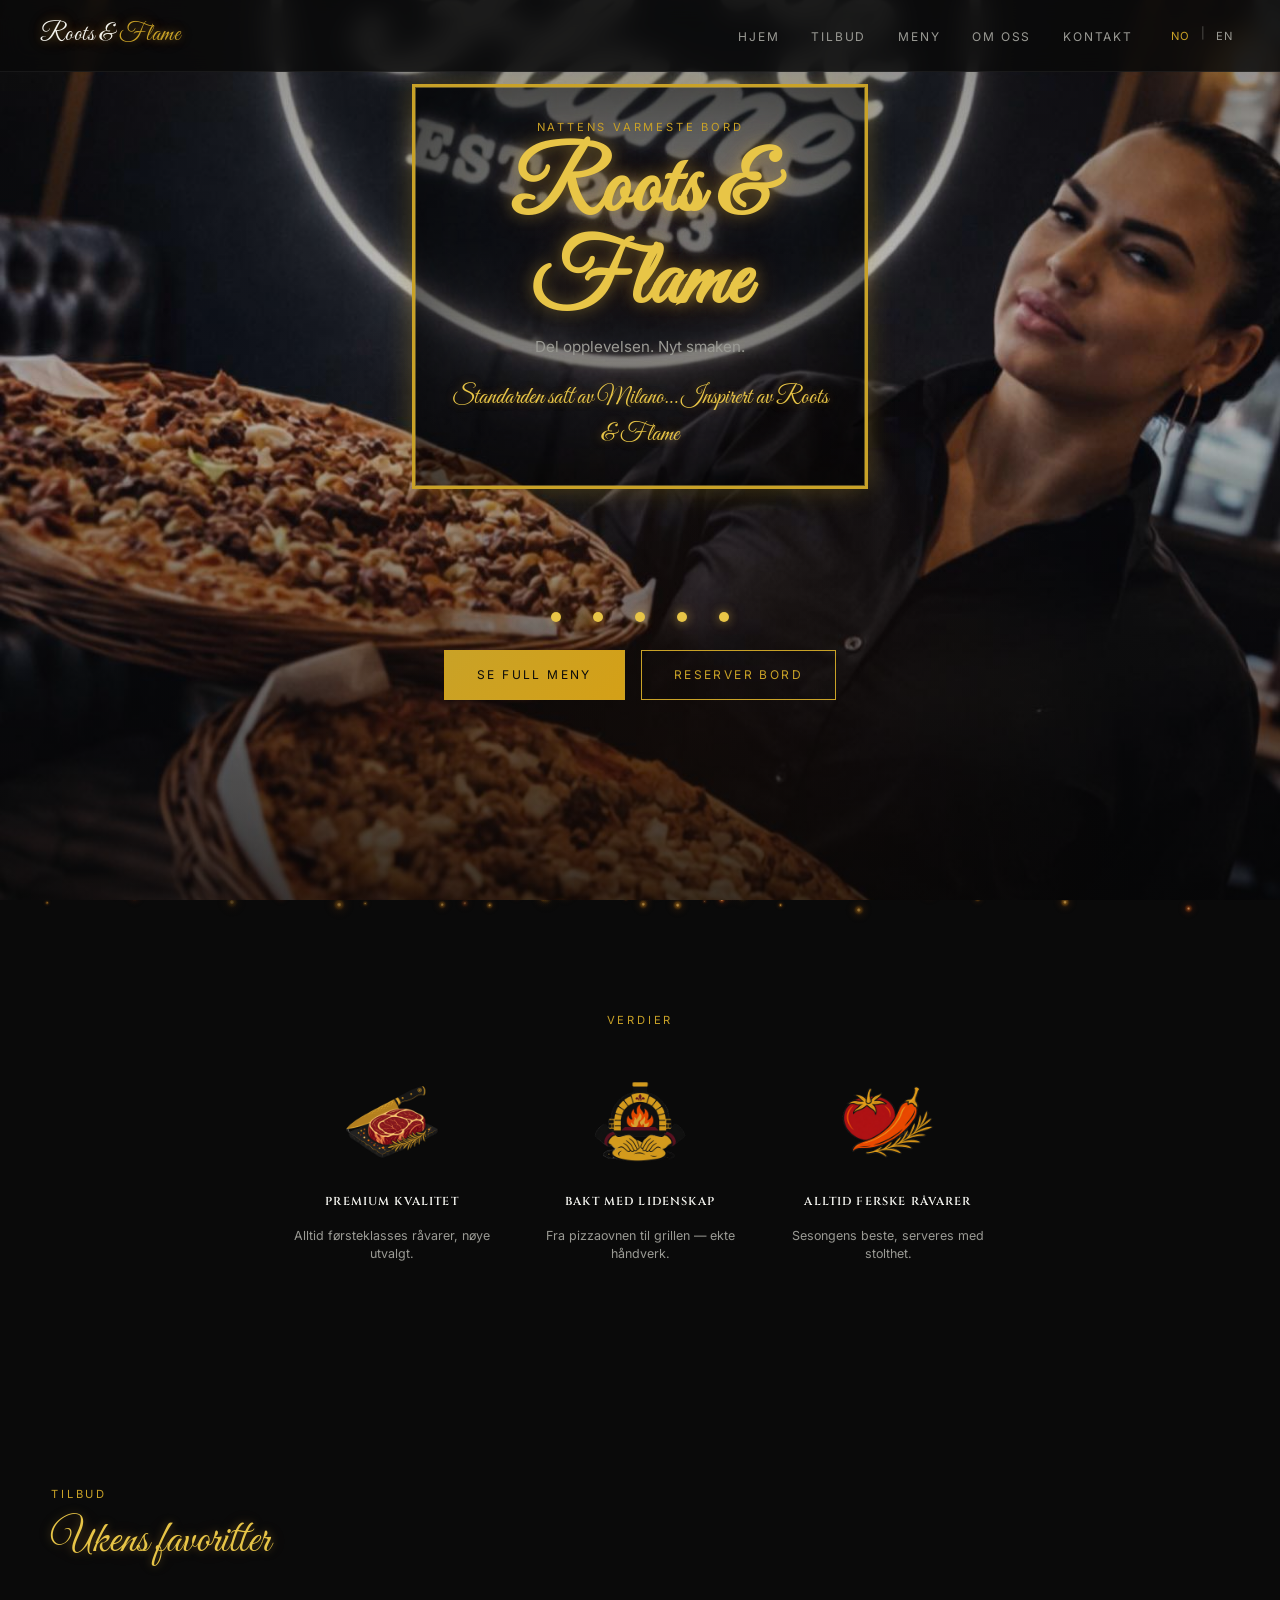
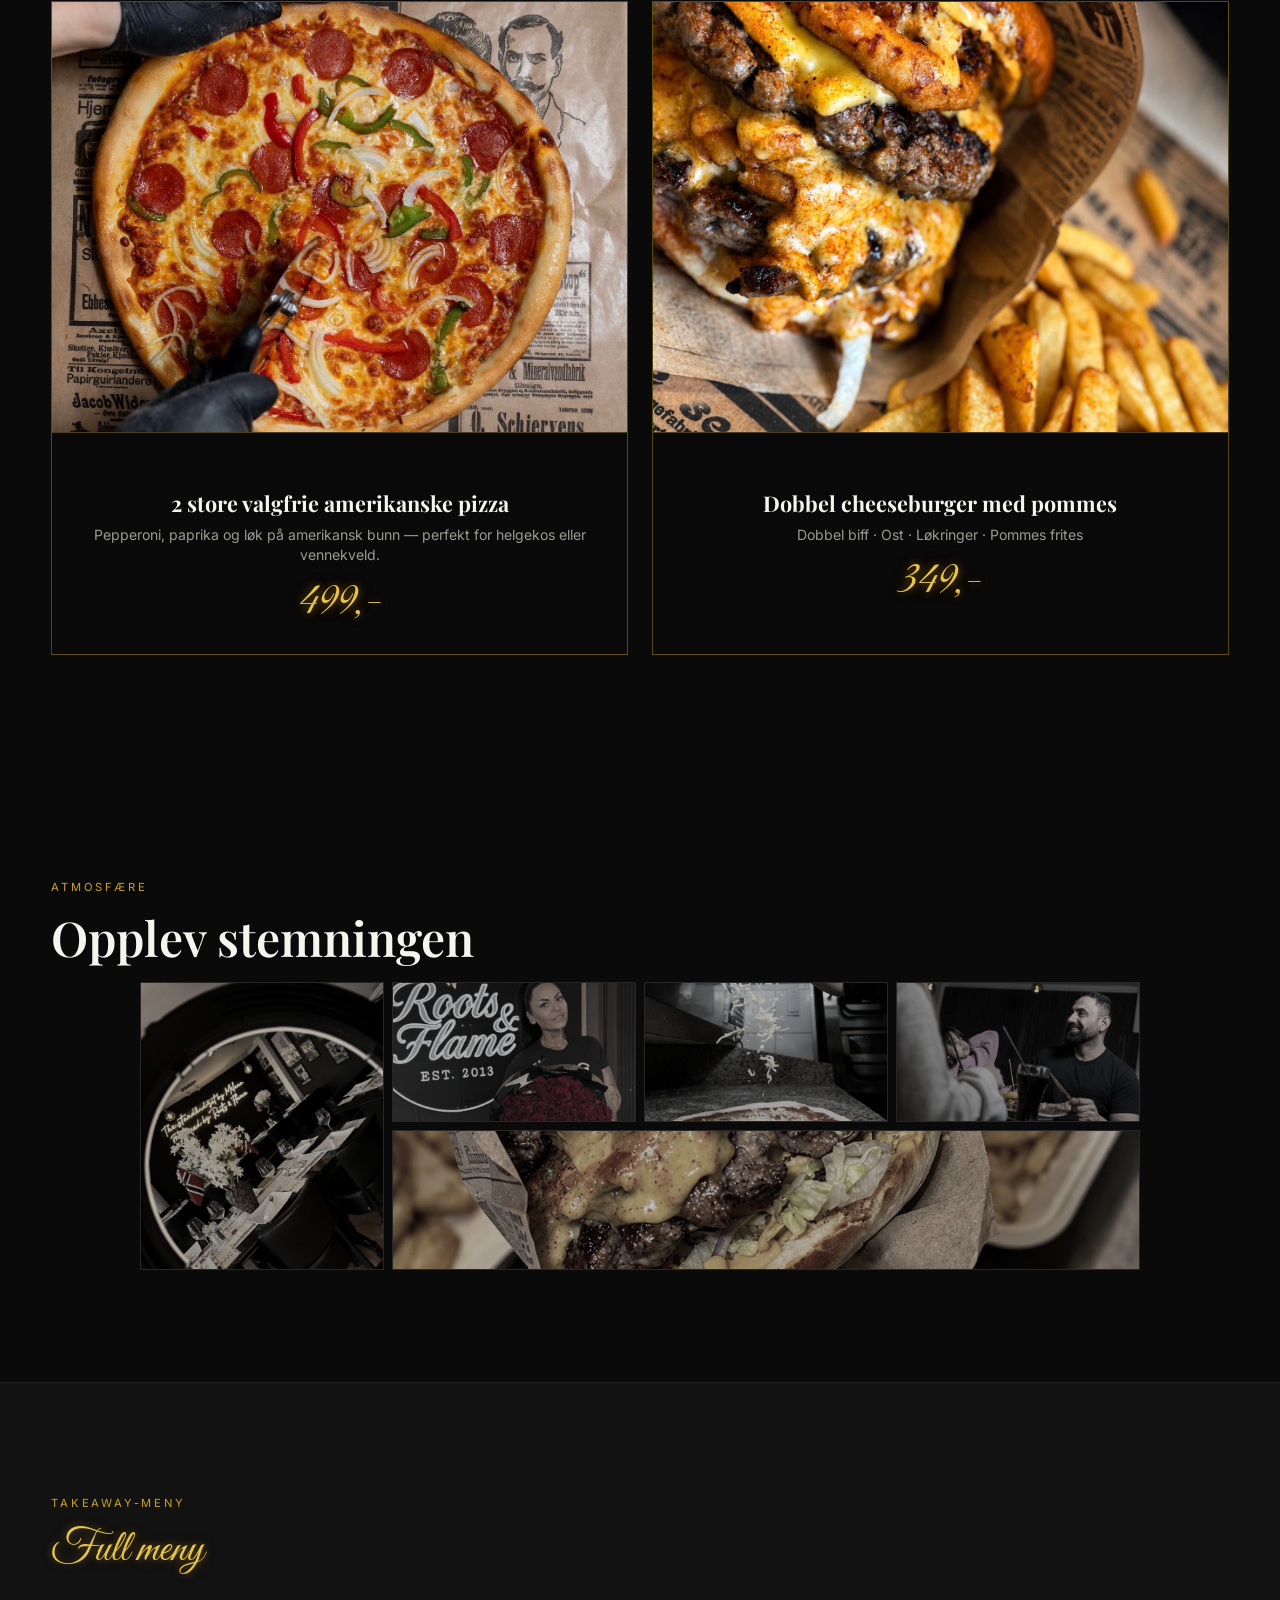
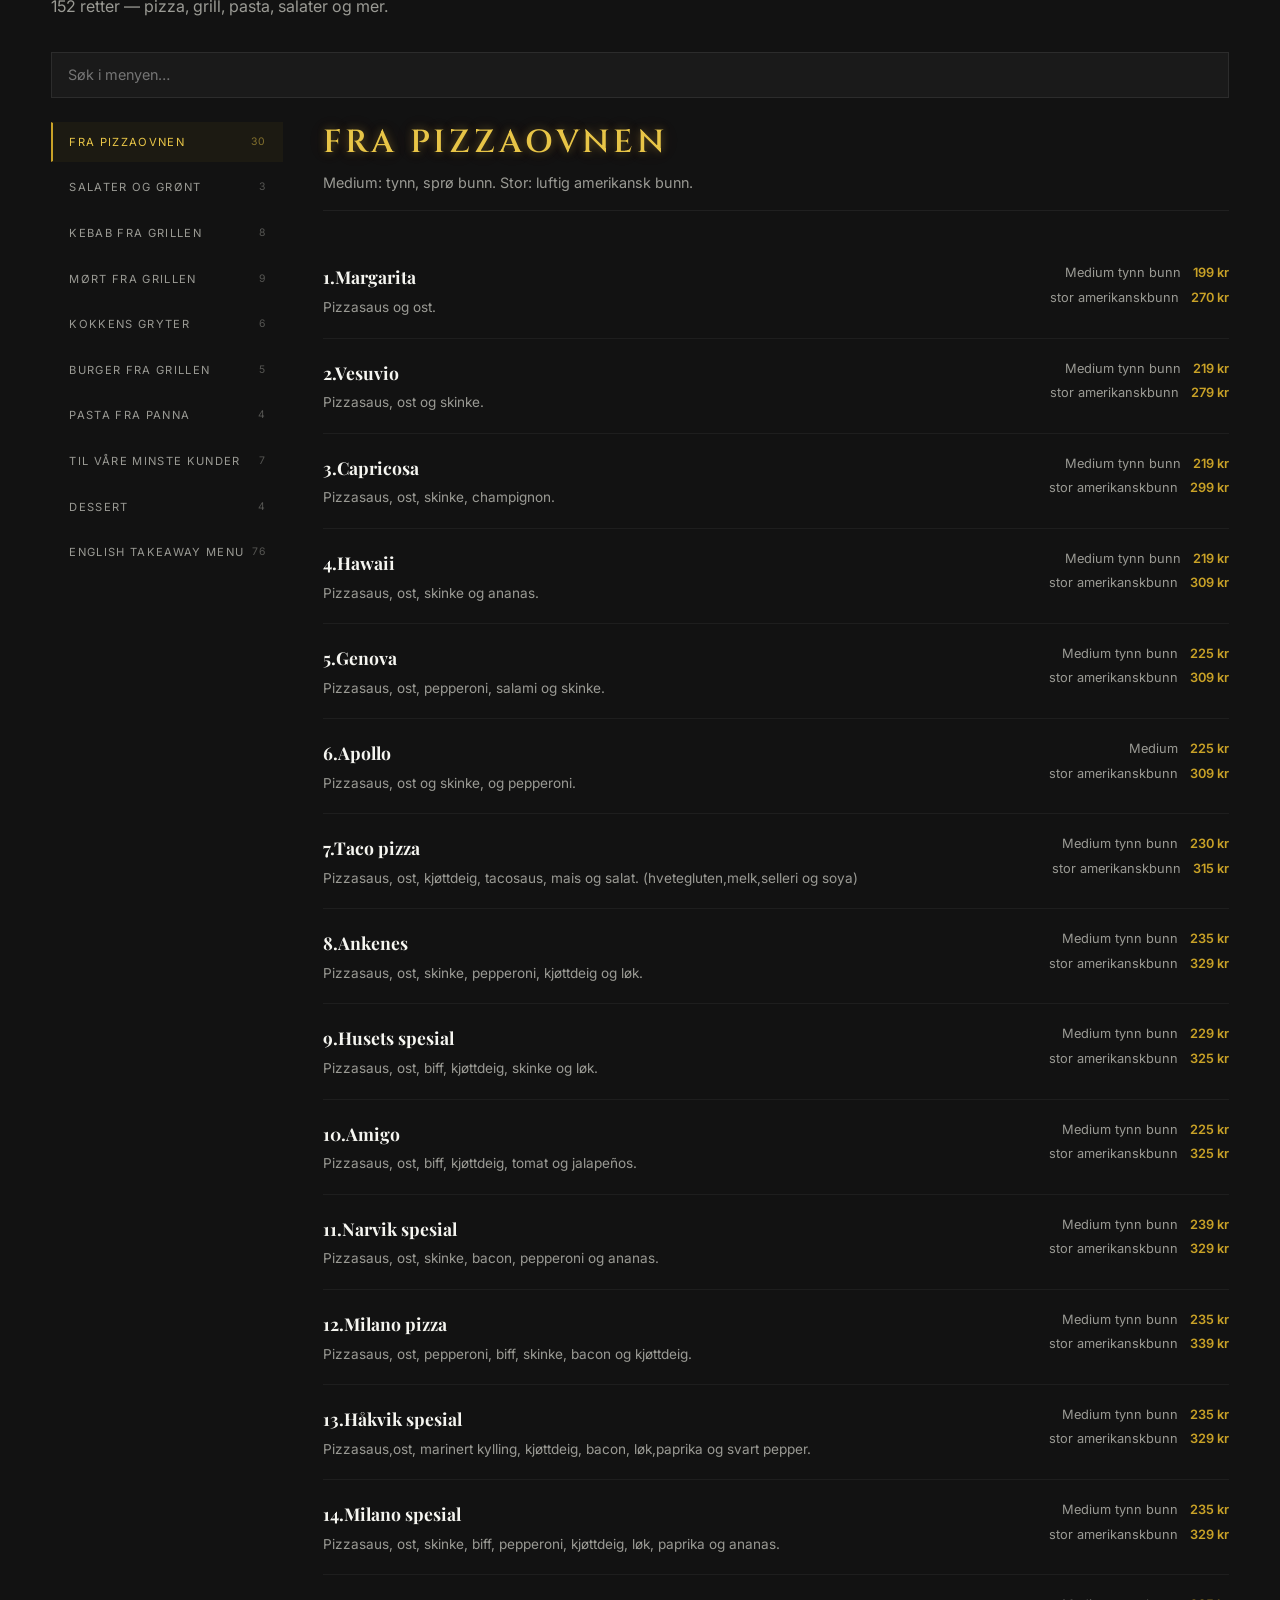
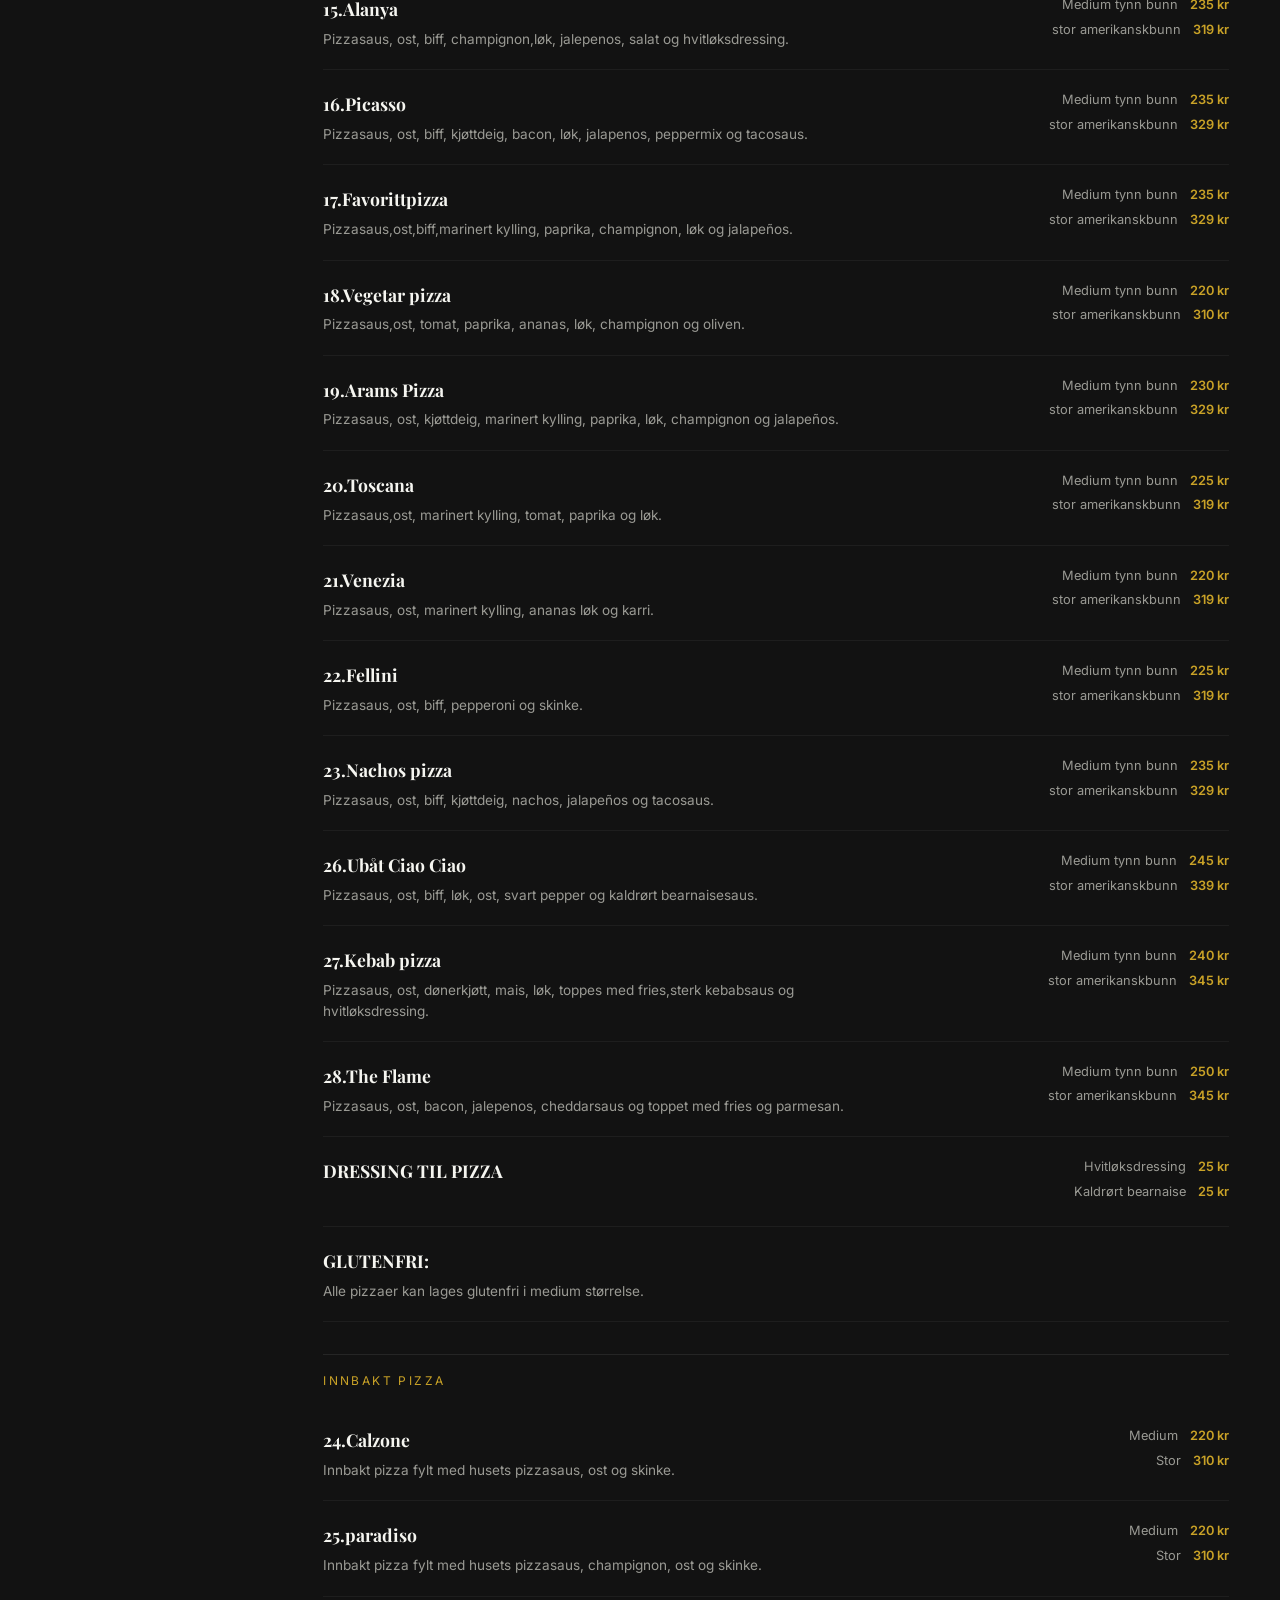
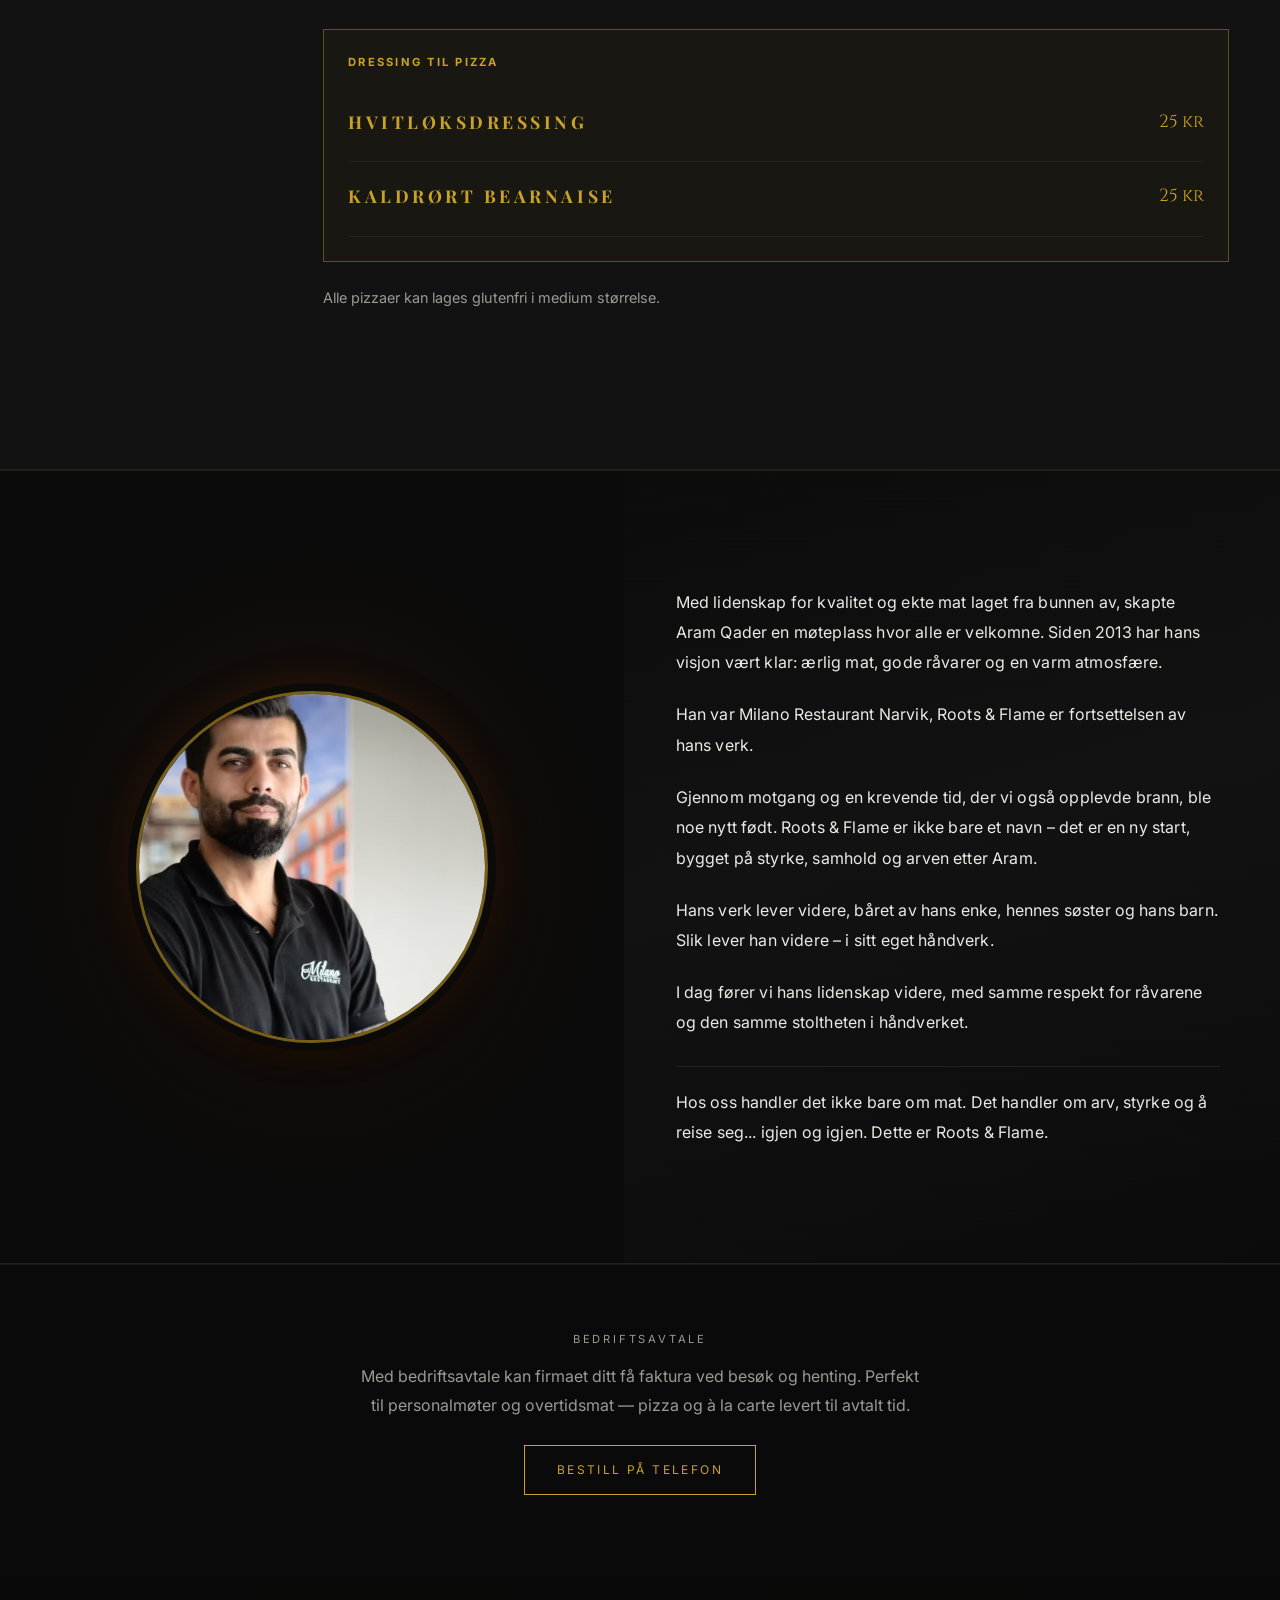
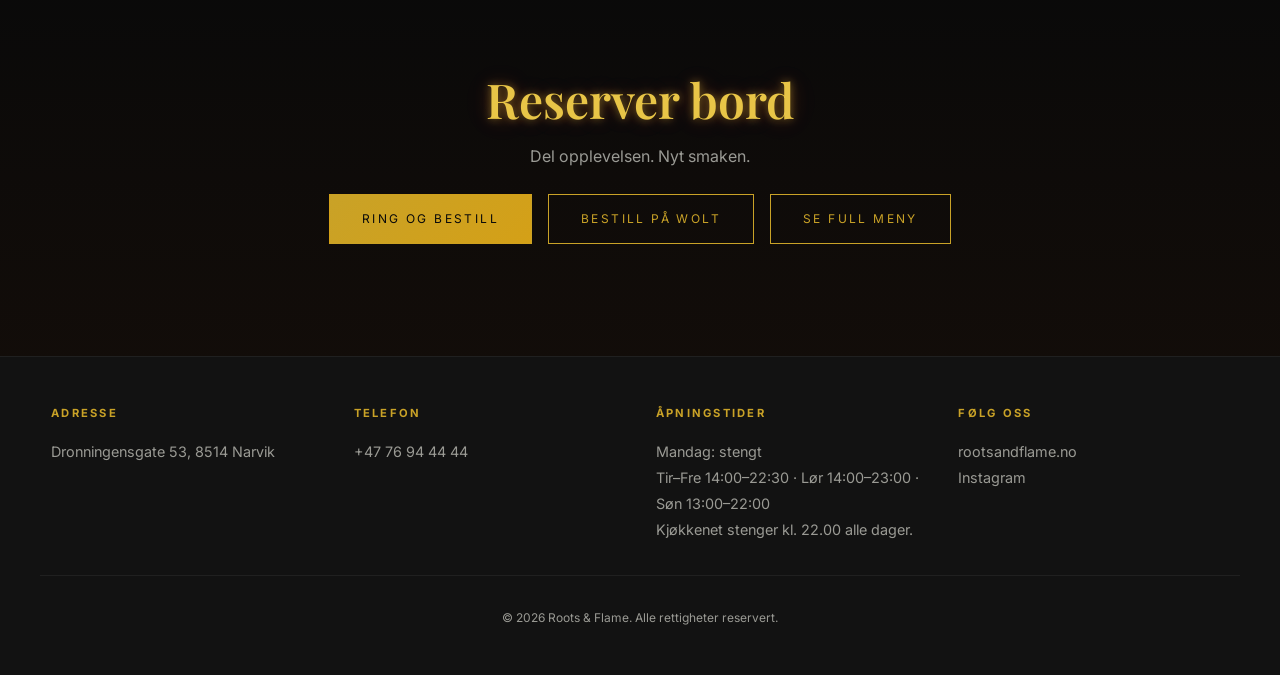
==== commit bd28aa29: "Stabilize mobile hero height to prevent scroll zoom jitter. Lock hero to svh and remove dvh so the b" ====
--- a/index.html
+++ b/index.html
@@ -8,7 +8,7 @@
   <title>Roots & Flame — Restaurant & Takeaway · Narvik</title>
   <link rel="stylesheet" href="shared/css/base.css">
   <link rel="stylesheet" href="shared/css/flame.css">
-  <link rel="stylesheet" href="shared/css/neon-site.css?v=6">
+  <link rel="stylesheet" href="shared/css/neon-site.css?v=7">
   <link rel="stylesheet" href="shared/css/menu-neon.css">
 </head>
 <body>
--- a/shared/css/neon-site.css
+++ b/shared/css/neon-site.css
@@ -41,9 +41,10 @@
 /* ——— Hero (sentrert neon + bilde) ——— */
 .m2-hero {
   width: 100%;
-  min-height: 100vh;
+  /* Kun svh — dvh/vh endres ved scroll på mobil og zoomer bildet */
+  height: 100svh;
   min-height: 100svh;
-  min-height: 100dvh;
+  max-height: 100svh;
   position: relative;
   overflow: hidden;
   display: flex;
@@ -69,6 +70,8 @@
   height: 100%;
   object-fit: cover;
   object-position: center center;
+  transform: none;
+  will-change: auto;
 }
 
 /* Mobil: hele bildet synlig — ingenting klippes */
@@ -102,8 +105,8 @@
   flex-direction: column;
   align-items: center;
   justify-content: flex-start;
-  min-height: 100svh;
-  min-height: 100dvh;
+  min-height: 100%;
+  height: 100%;
   padding: calc(var(--nav-height) + 0.75rem) clamp(1rem, 4vw, 2rem) clamp(8rem, 18vw, 11rem);
   width: 100%;
   max-width: none;
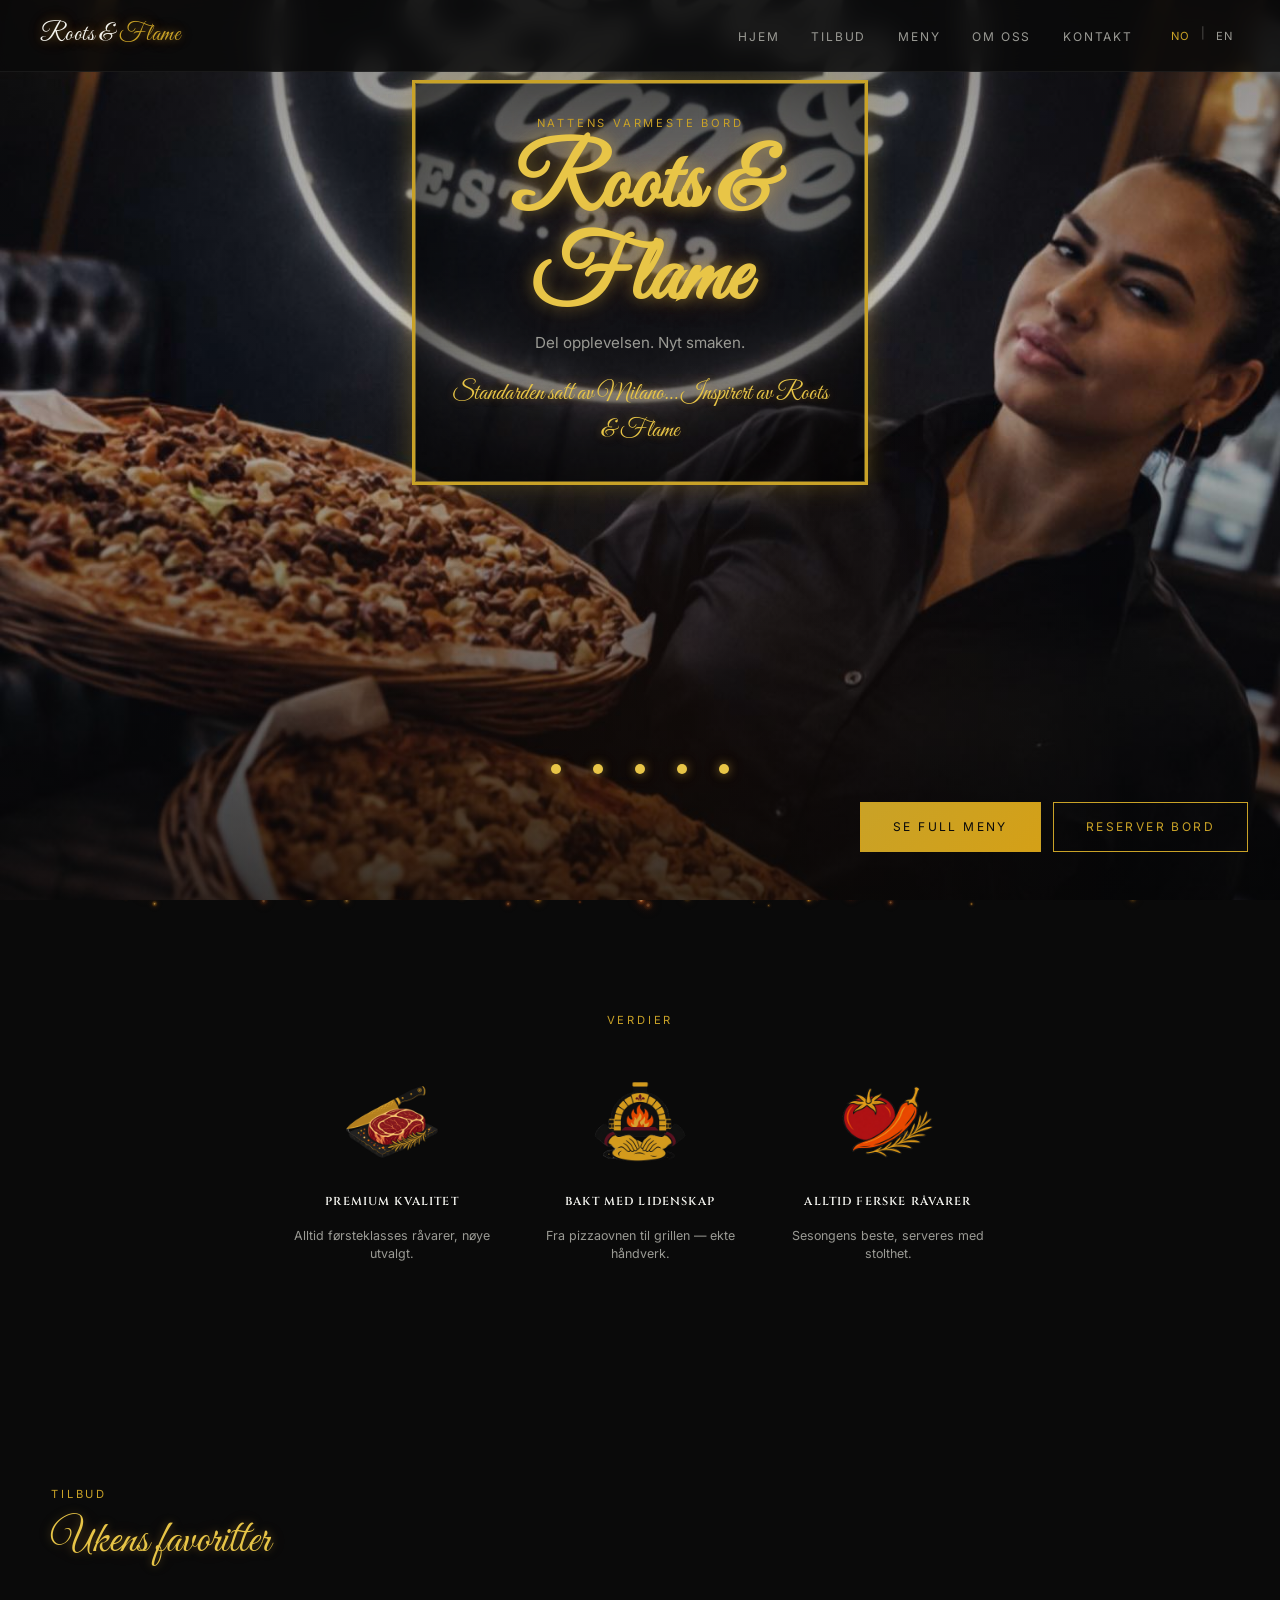
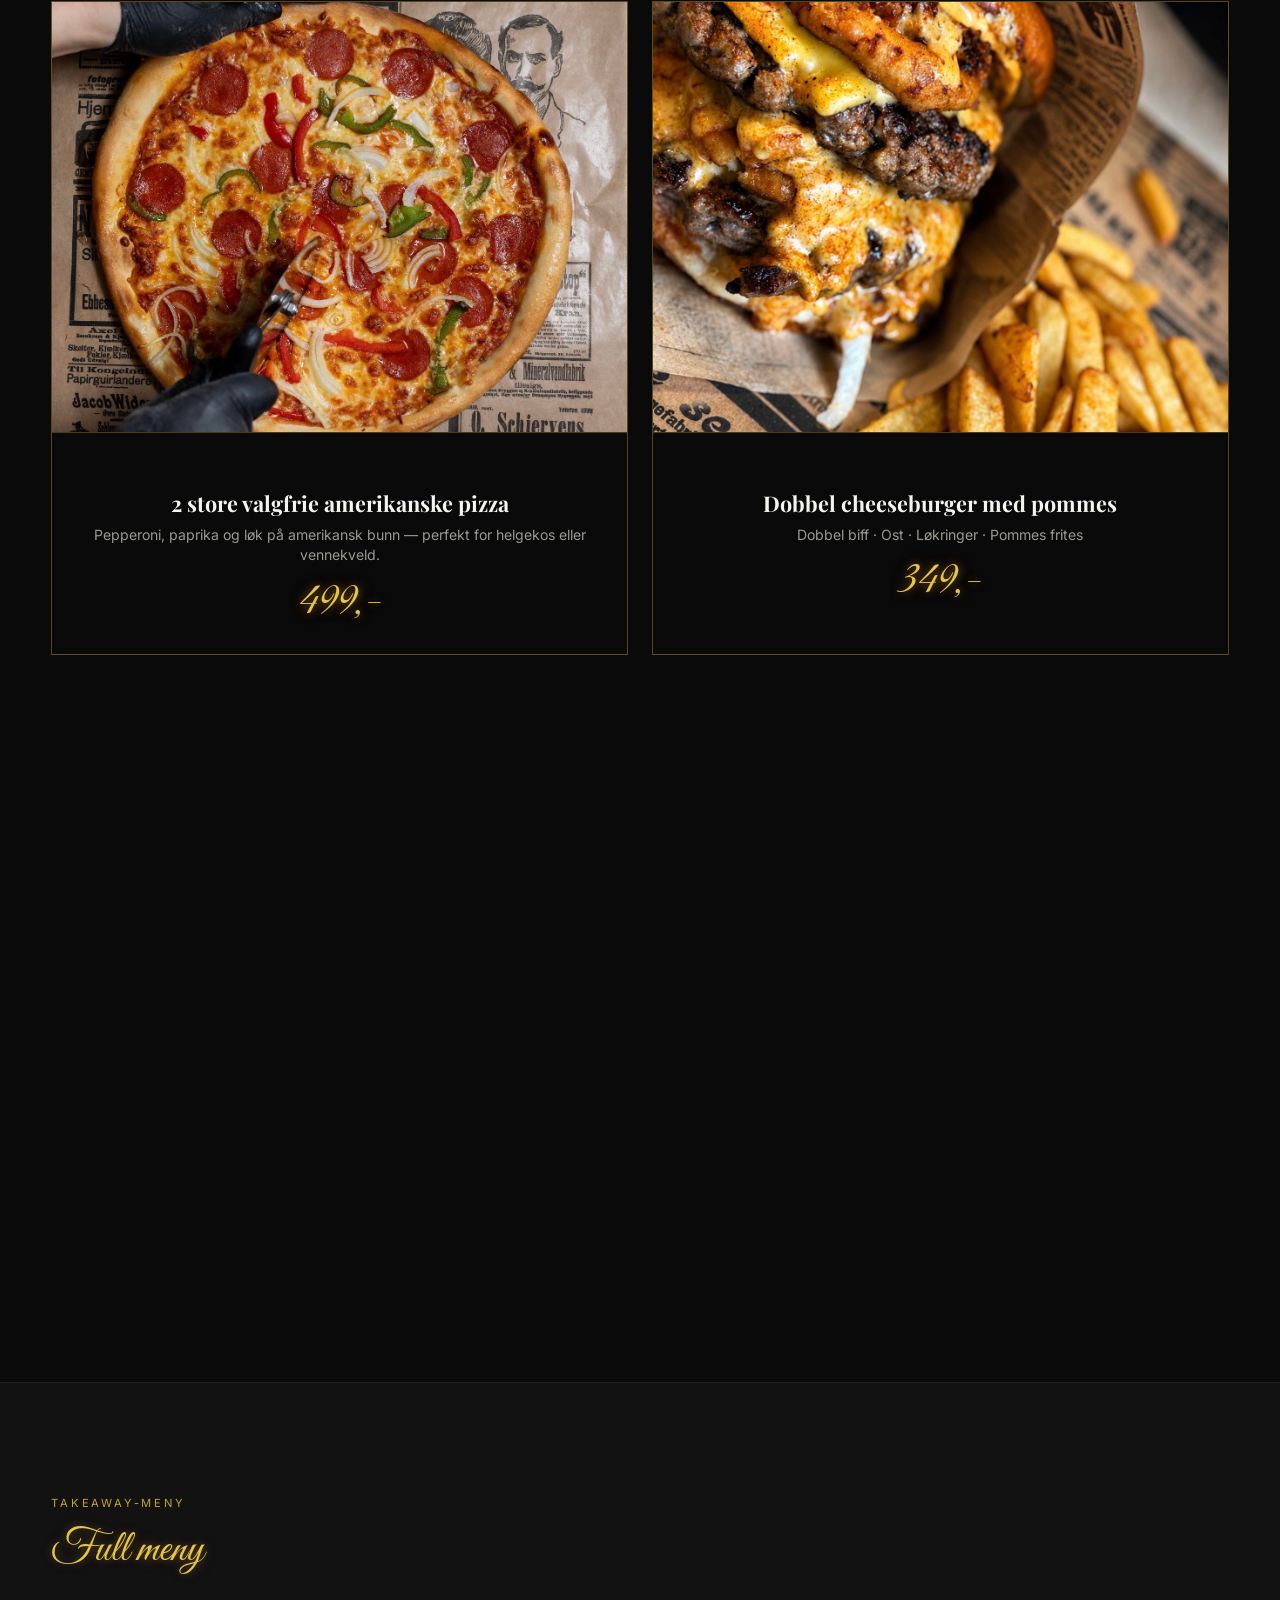
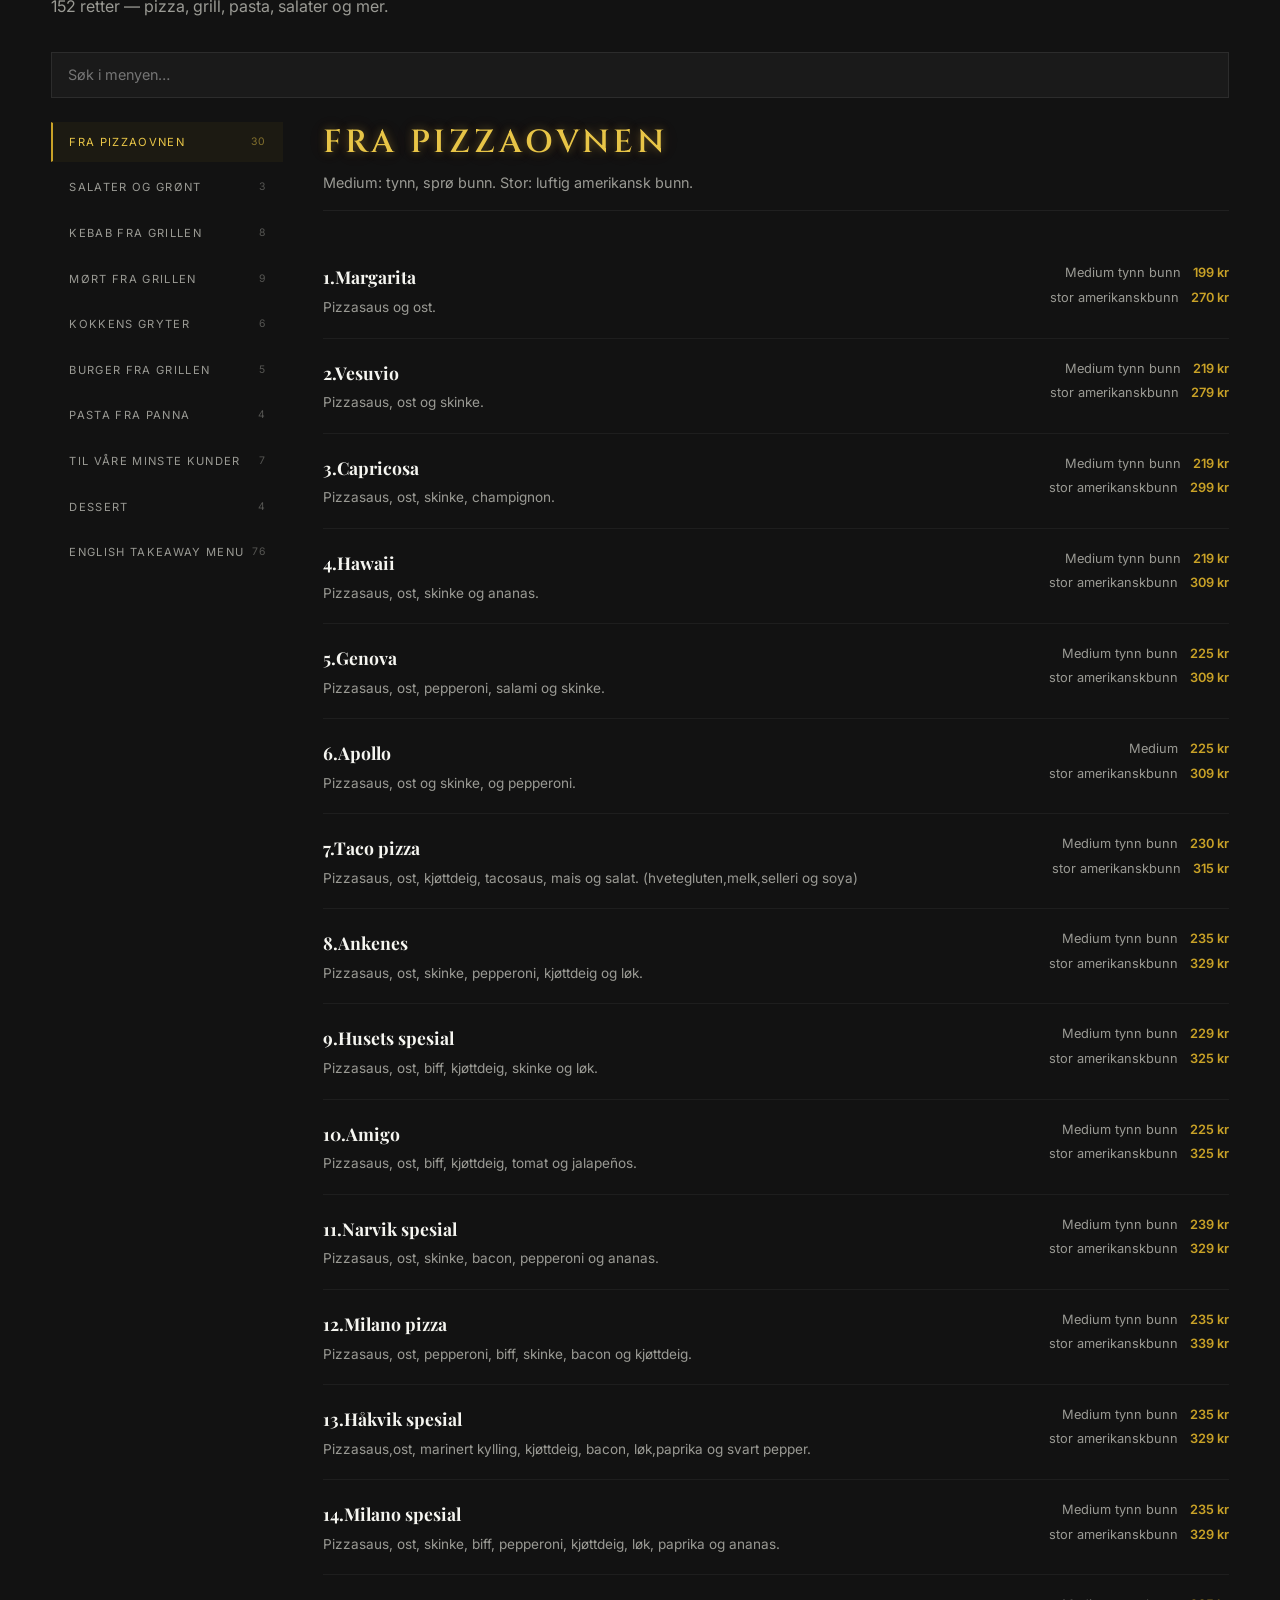
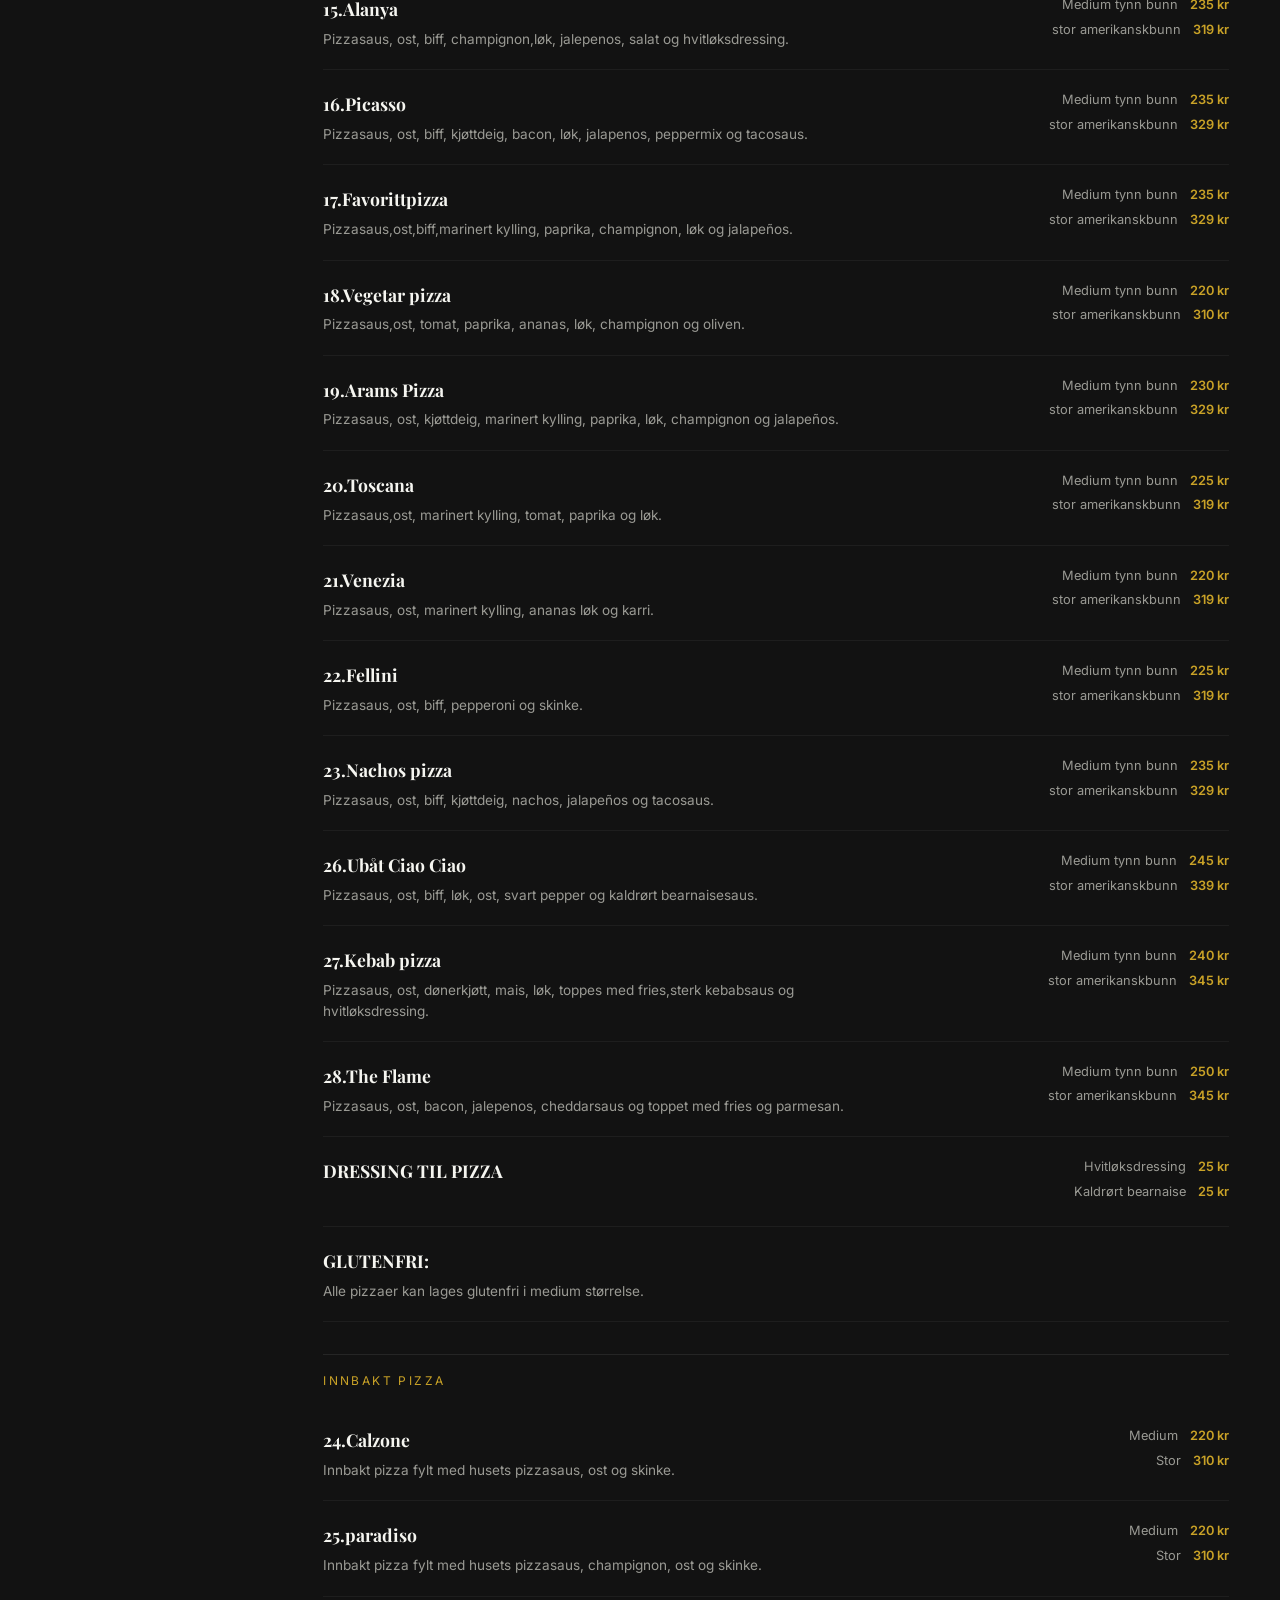
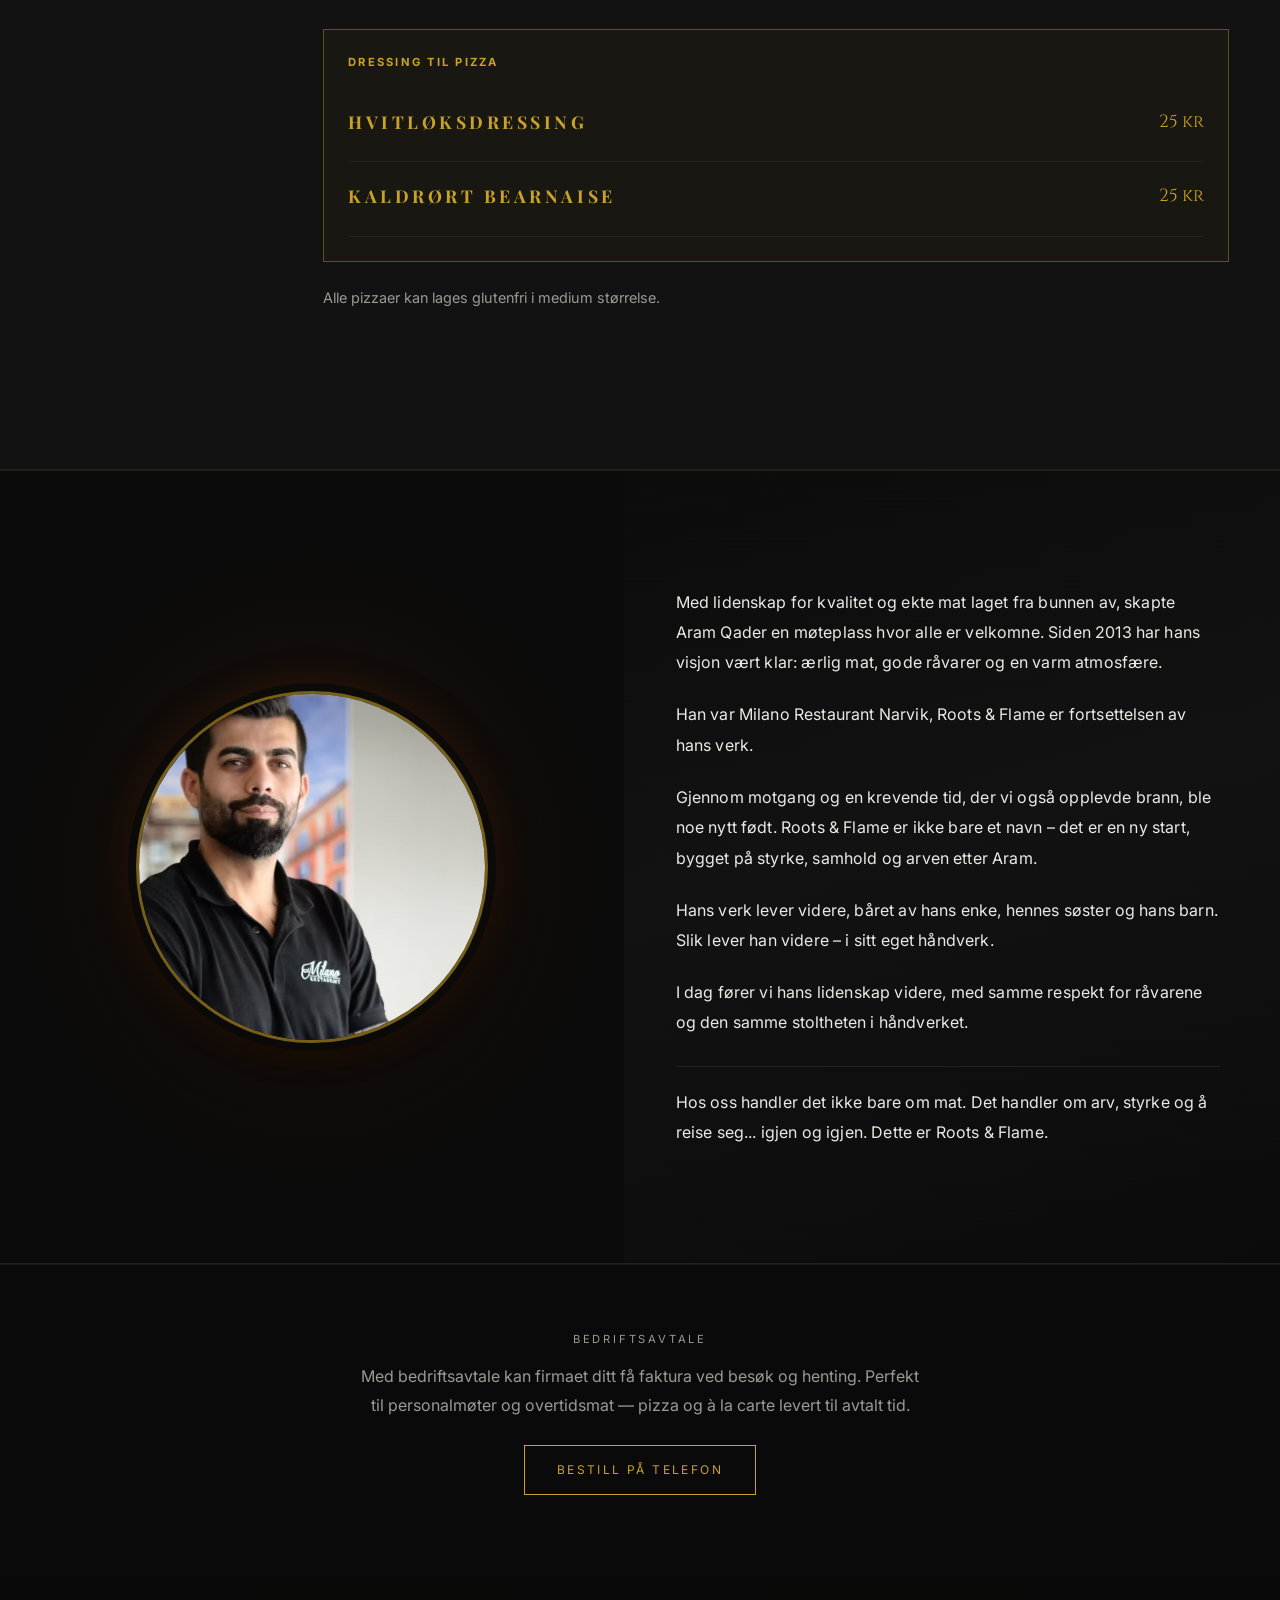
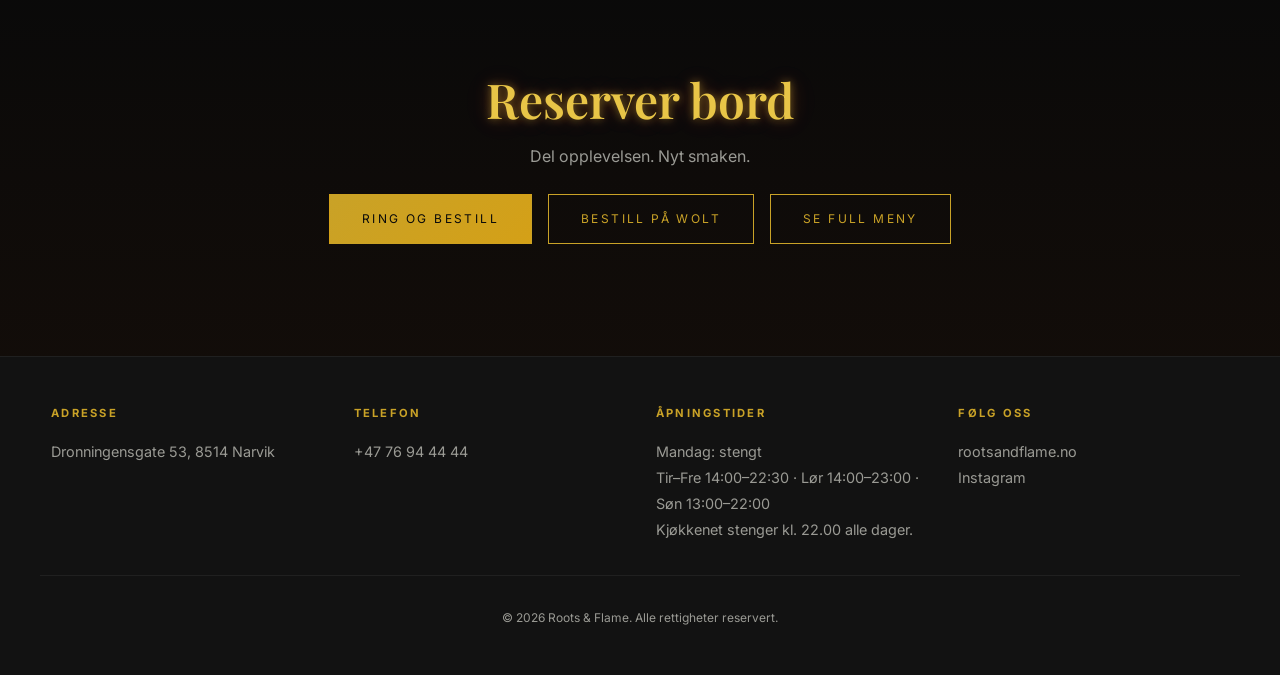
==== commit fbf4dba7: "Refine mobile hero layout and image framing. Stack CTA buttons at the bottom on small screens, tune " ====
--- a/index.html
+++ b/index.html
@@ -8,7 +8,7 @@
   <title>Roots & Flame — Restaurant & Takeaway · Narvik</title>
   <link rel="stylesheet" href="shared/css/base.css">
   <link rel="stylesheet" href="shared/css/flame.css">
-  <link rel="stylesheet" href="shared/css/neon-site.css?v=7">
+  <link rel="stylesheet" href="shared/css/neon-site.css?v=8">
   <link rel="stylesheet" href="shared/css/menu-neon.css">
 </head>
 <body>
@@ -37,8 +37,8 @@
         <img
           src="shared/assets/hero/hero.jpg"
           alt="Roots & Flame restaurant i Narvik"
-          width="1920"
-          height="1080"
+          width="1320"
+          height="1284"
           fetchpriority="high"
         >
       </div>
--- a/shared/css/neon-site.css
+++ b/shared/css/neon-site.css
@@ -69,17 +69,9 @@
   width: 100%;
   height: 100%;
   object-fit: cover;
-  object-position: center center;
+  object-position: 58% 42%;
   transform: none;
   will-change: auto;
-}
-
-/* Mobil: hele bildet synlig — ingenting klippes */
-@media (max-width: 768px) {
-  .m2-hero__bg img {
-    object-fit: contain;
-    object-position: center center;
-  }
 }
 
 .m2-hero__overlay {
@@ -101,15 +93,16 @@
 .m2-hero__content {
   position: relative;
   z-index: 3;
-  display: flex;
-  flex-direction: column;
+  display: grid;
+  grid-template-rows: auto 1fr auto;
   align-items: center;
-  justify-content: flex-start;
+  justify-items: center;
   min-height: 100%;
   height: 100%;
-  padding: calc(var(--nav-height) + 0.75rem) clamp(1rem, 4vw, 2rem) clamp(8rem, 18vw, 11rem);
+  padding: calc(var(--nav-height) + 0.5rem) clamp(1rem, 4vw, 2rem) clamp(1.25rem, 4vw, 2rem);
   width: 100%;
   max-width: none;
+  gap: 0;
 }
 
 /* Gullramme + mørk overlay kun rundt teksten */
@@ -191,17 +184,81 @@
 }
 
 .m2-hero .edison-bulbs {
-  margin-top: auto;
-  padding: clamp(2rem, 6vw, 3.5rem) 0 1rem;
+  align-self: center;
+  margin: 0;
+  padding: clamp(0.75rem, 3vw, 1.5rem) 0;
 }
 
 .m2-hero-cta {
   display: flex;
-  flex-wrap: wrap;
-  gap: 1rem;
+  flex-direction: column;
+  flex-wrap: nowrap;
+  gap: 0.75rem;
   justify-content: center;
-  margin-top: 0.75rem;
-  padding-bottom: clamp(0.5rem, 3vw, 1.5rem);
+  align-self: end;
+  width: min(100%, 20rem);
+  margin: 0;
+  padding: 0;
+}
+
+.m2-hero-cta .btn {
+  width: 100%;
+  justify-content: center;
+}
+
+@media (min-width: 769px) {
+  .m2-hero__bg img {
+    object-position: center 40%;
+  }
+
+  .m2-hero__content {
+    display: flex;
+    flex-direction: column;
+    justify-content: flex-start;
+    padding-bottom: clamp(2rem, 5vw, 3rem);
+  }
+
+  .m2-hero .edison-bulbs {
+    margin-top: auto;
+    padding: clamp(2rem, 6vw, 3.5rem) 0 1rem;
+  }
+
+  .m2-hero-cta {
+    flex-direction: row;
+    flex-wrap: wrap;
+    width: auto;
+    margin-top: 0.75rem;
+  }
+
+  .m2-hero-cta .btn {
+    width: auto;
+  }
+}
+
+@media (max-width: 768px) {
+  .m2-hero__bg img {
+    object-fit: cover;
+    object-position: 72% 36%;
+  }
+
+  .m2-hero__text-frame {
+    max-width: min(100%, 19.5rem);
+    padding: 1rem 1.1rem;
+  }
+
+  .m2-hero__text-frame h1 {
+    font-size: clamp(2.35rem, 9vw, 3.25rem);
+  }
+
+  .m2-hero__text-frame .milano {
+    font-size: clamp(0.85rem, 3.2vw, 1.1rem);
+    margin-top: 0.75rem;
+  }
+
+  .m2-hero__overlay {
+    background:
+      linear-gradient(180deg, rgba(5, 5, 5, 0.55) 0%, rgba(5, 5, 5, 0.15) 38%, rgba(5, 5, 5, 0.65) 100%);
+  }
 }
 
 /* ——— Seksjoner ——— */
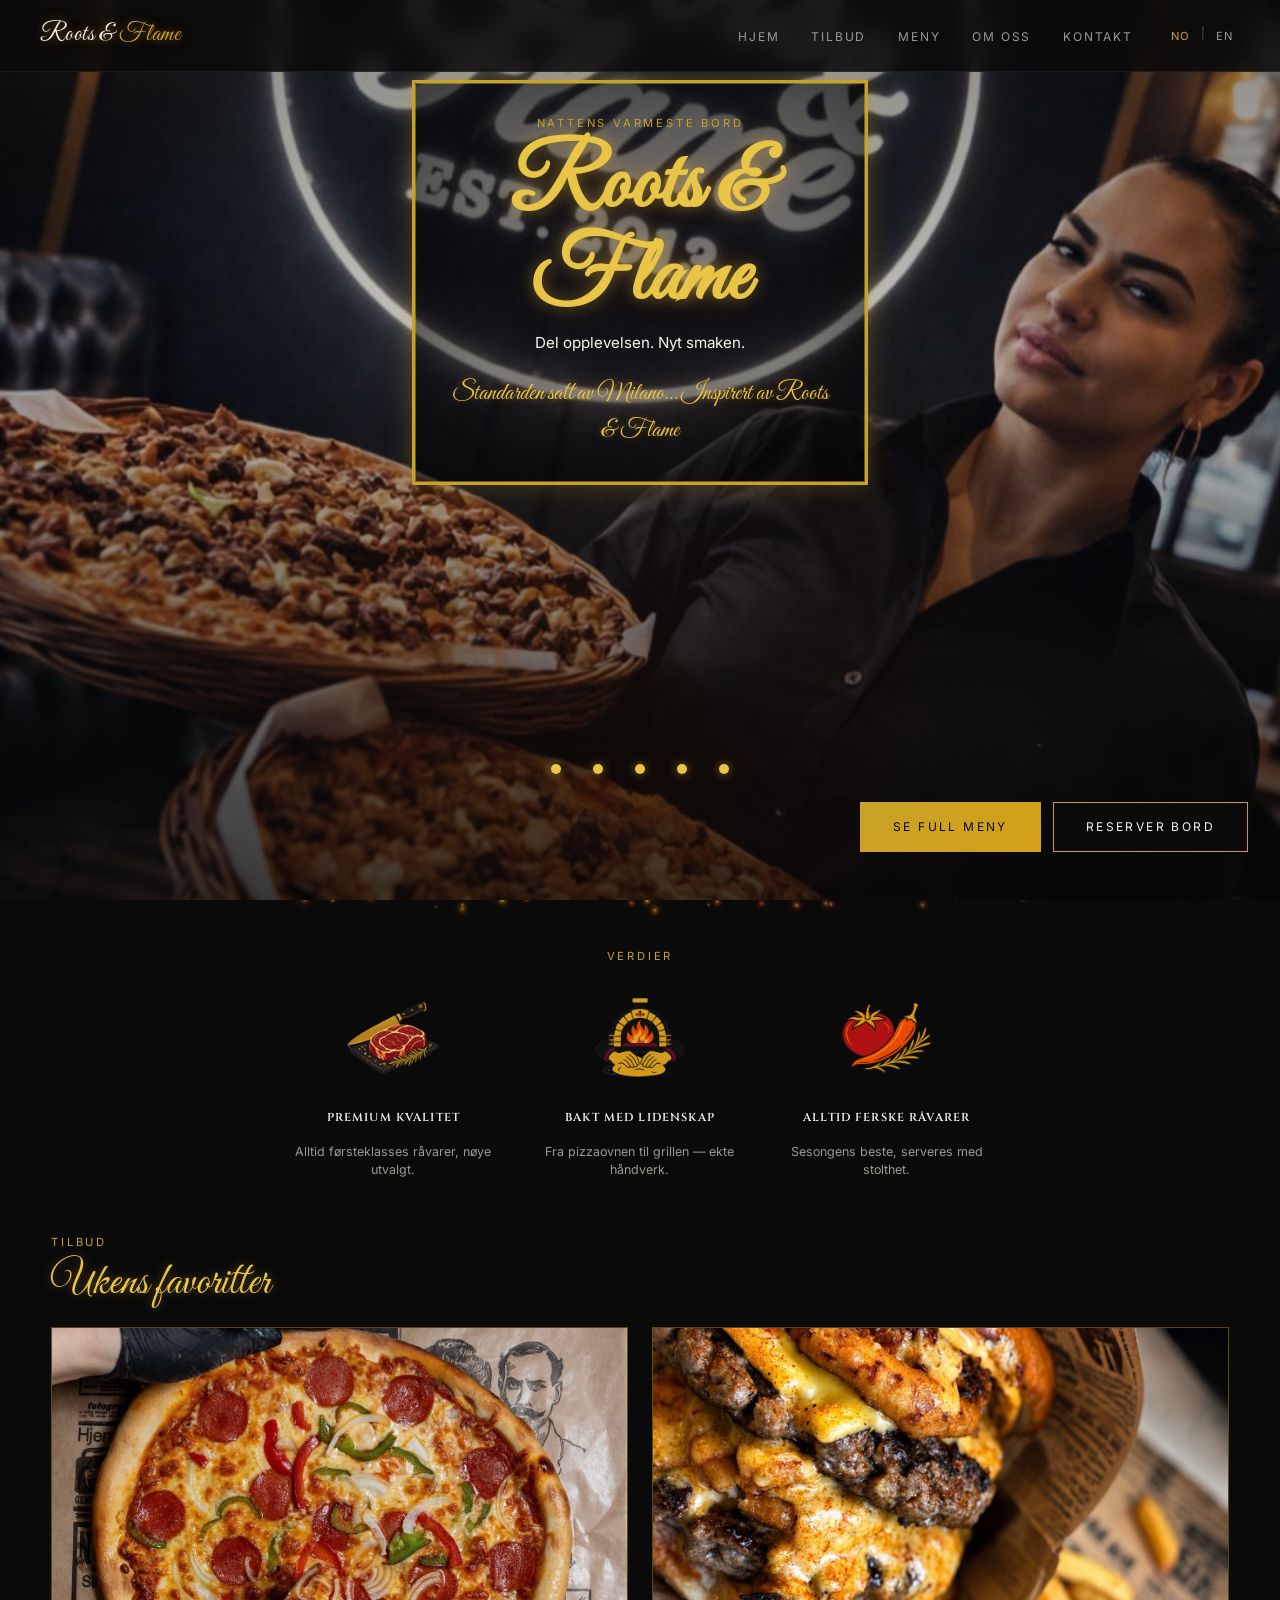
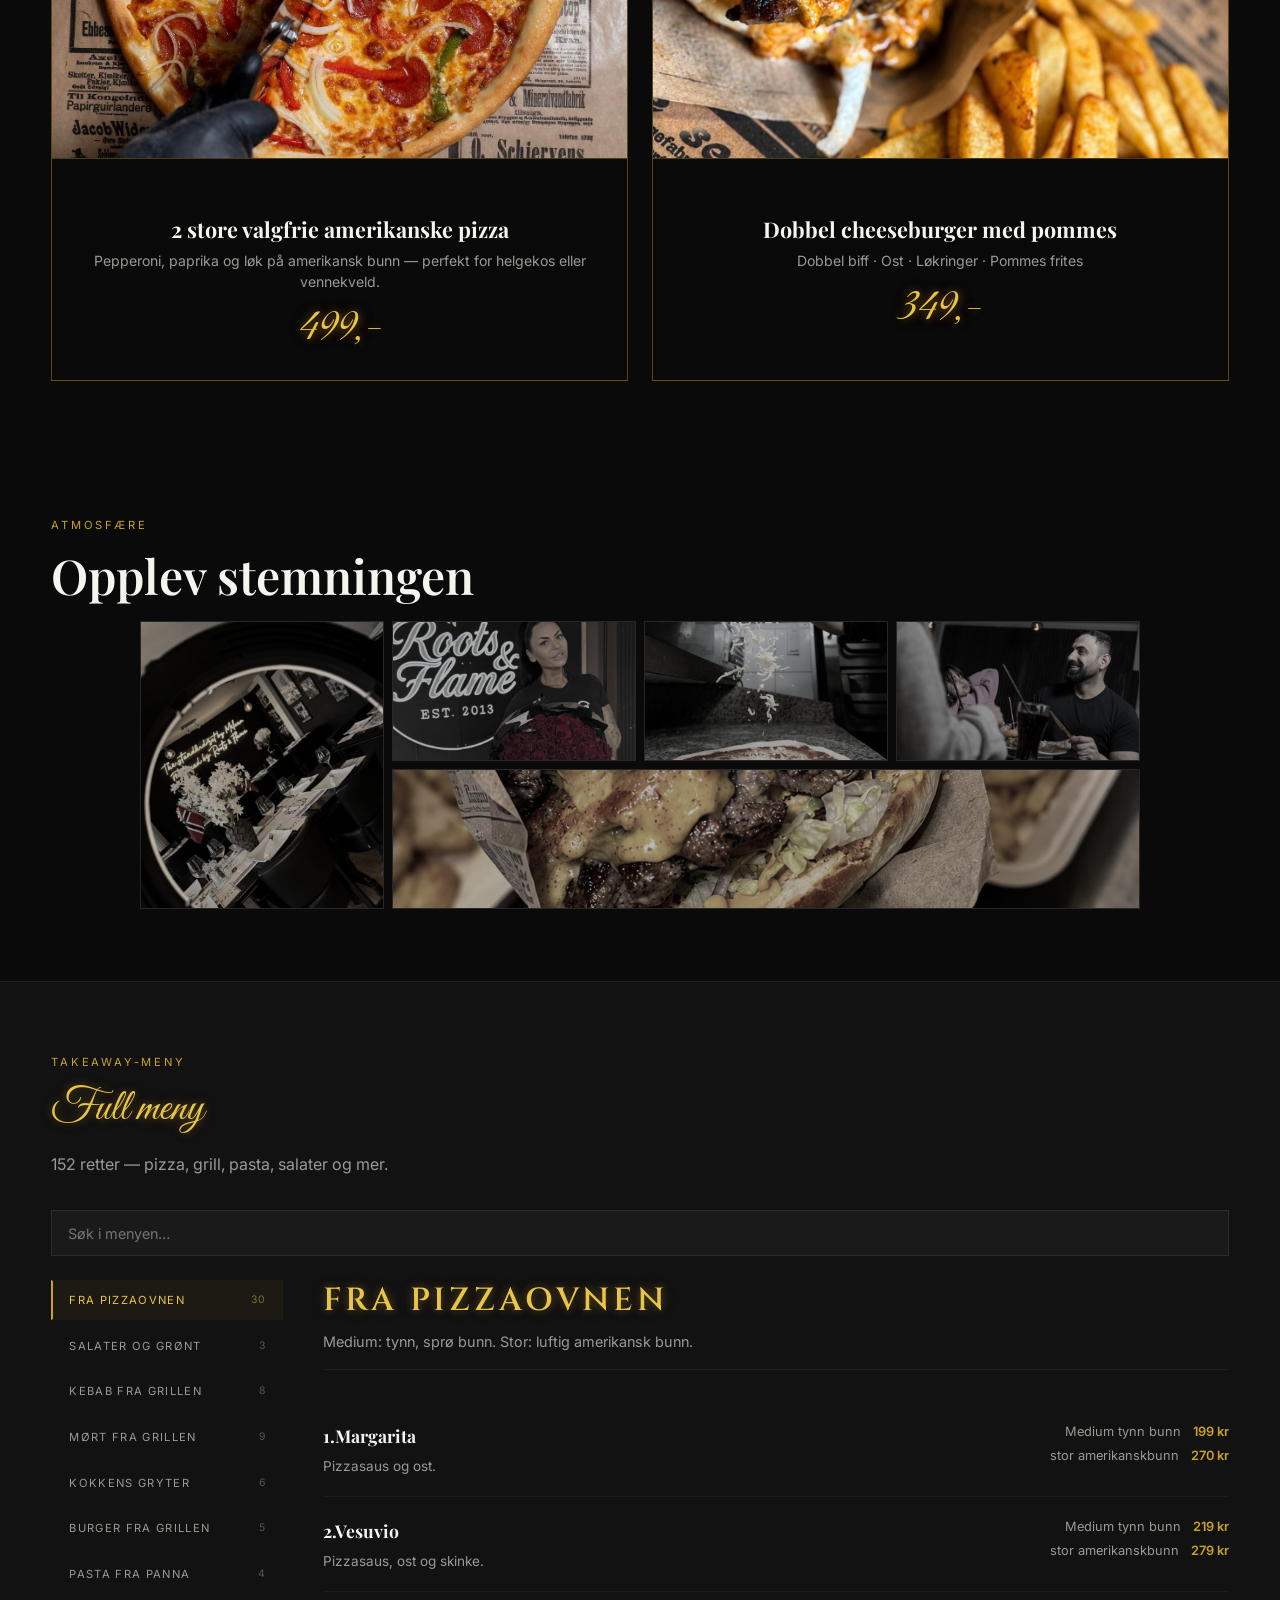
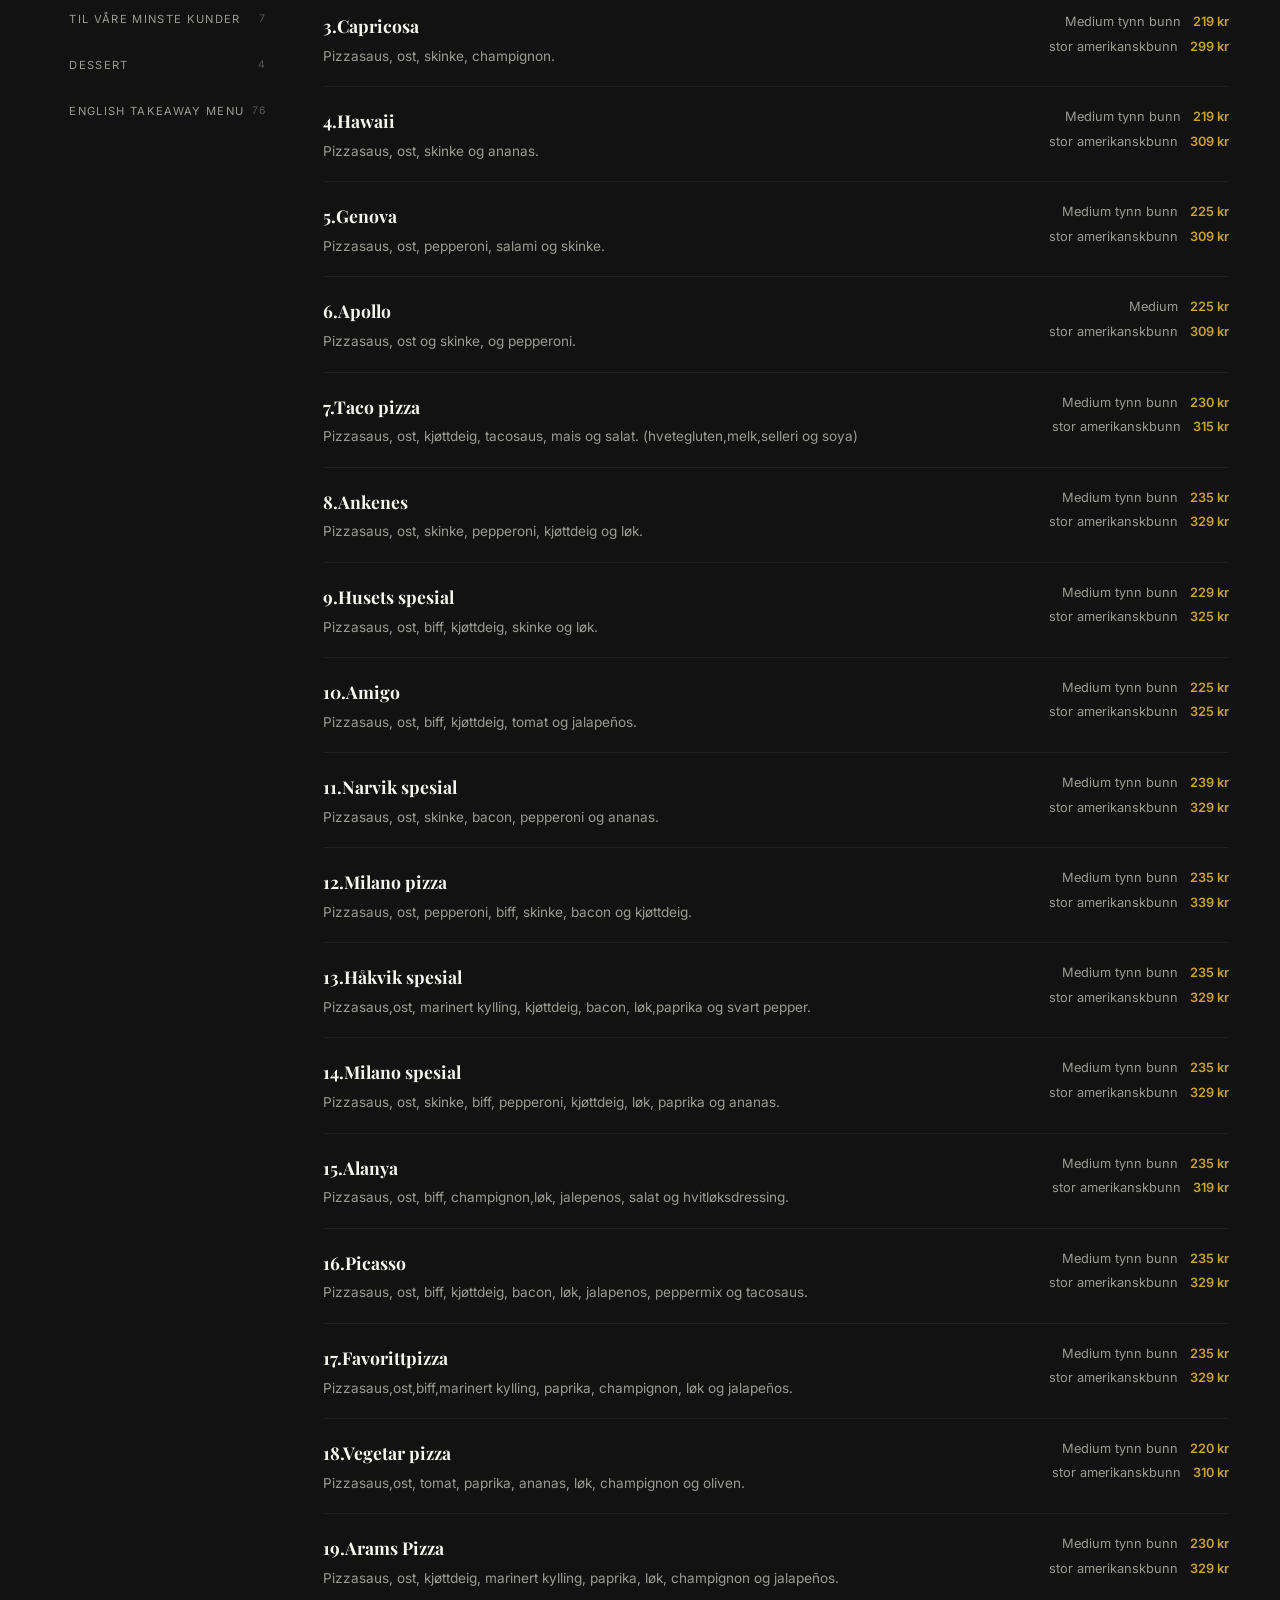
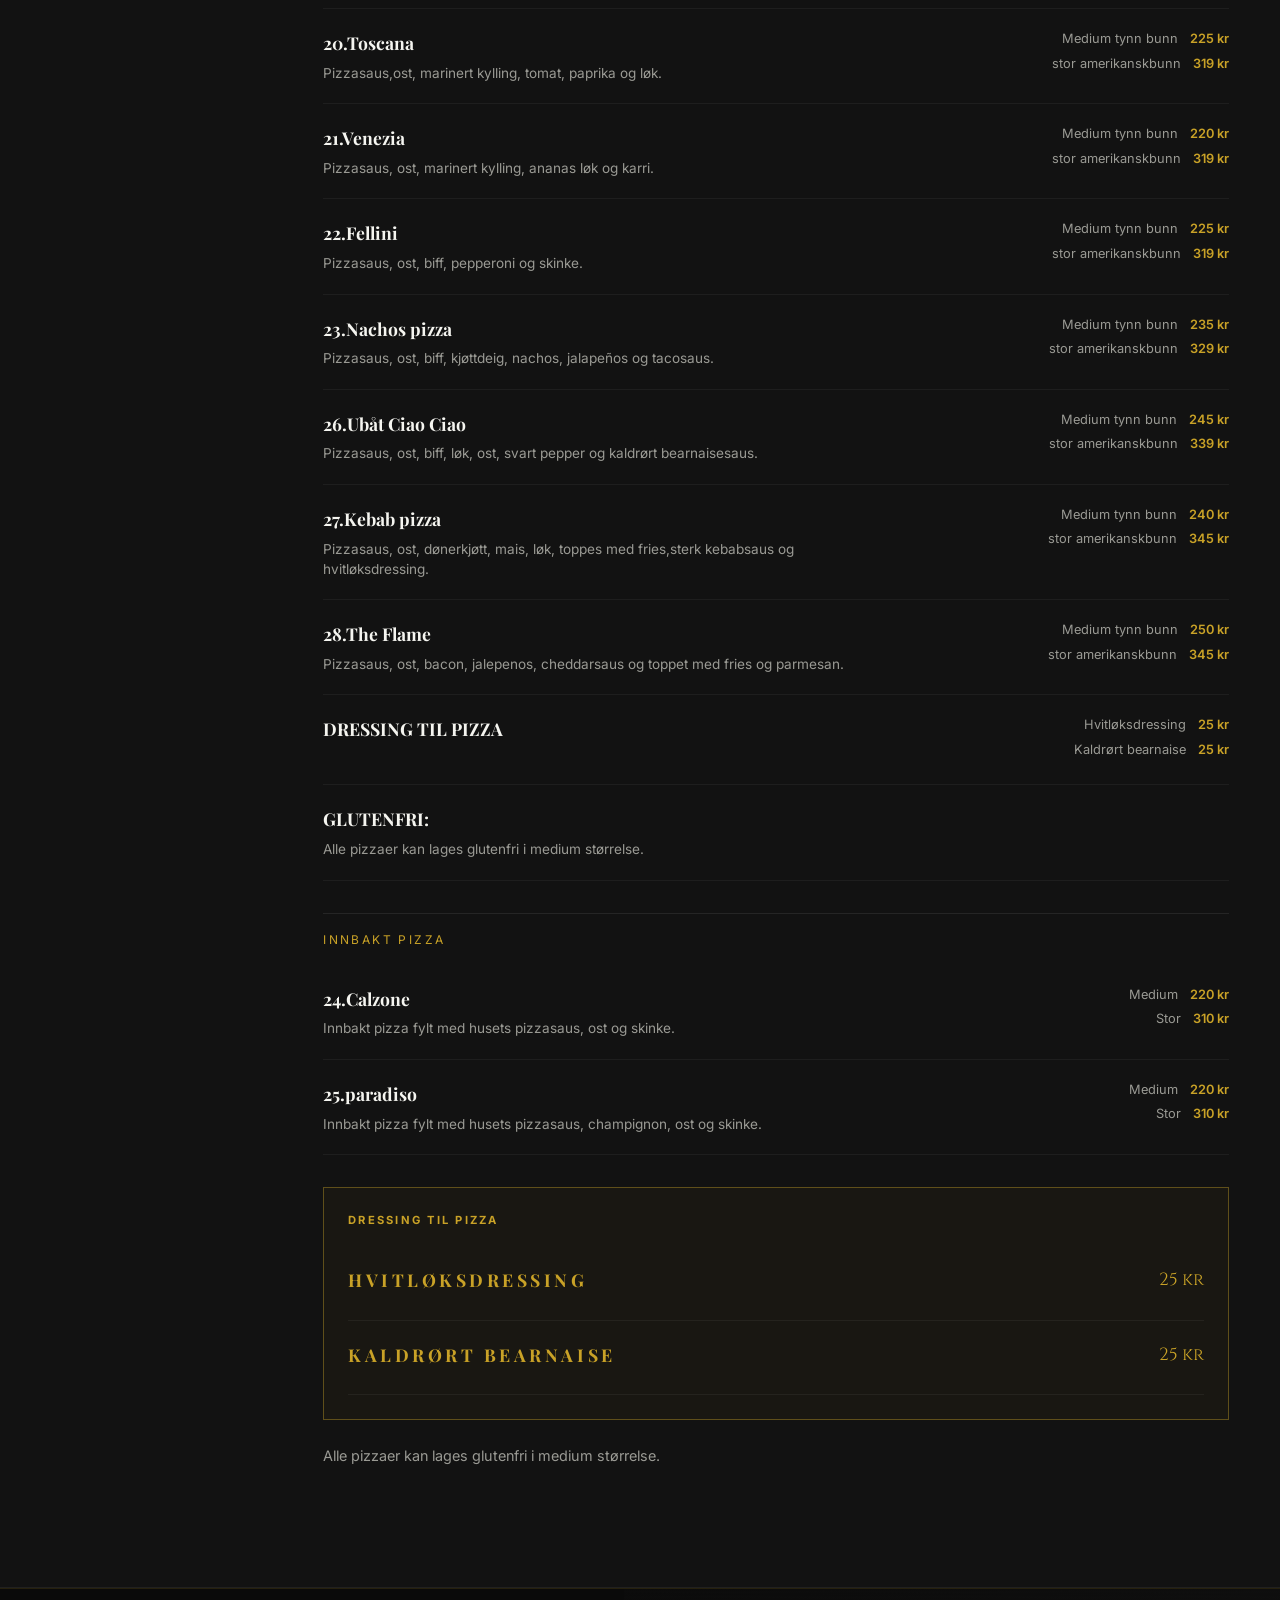
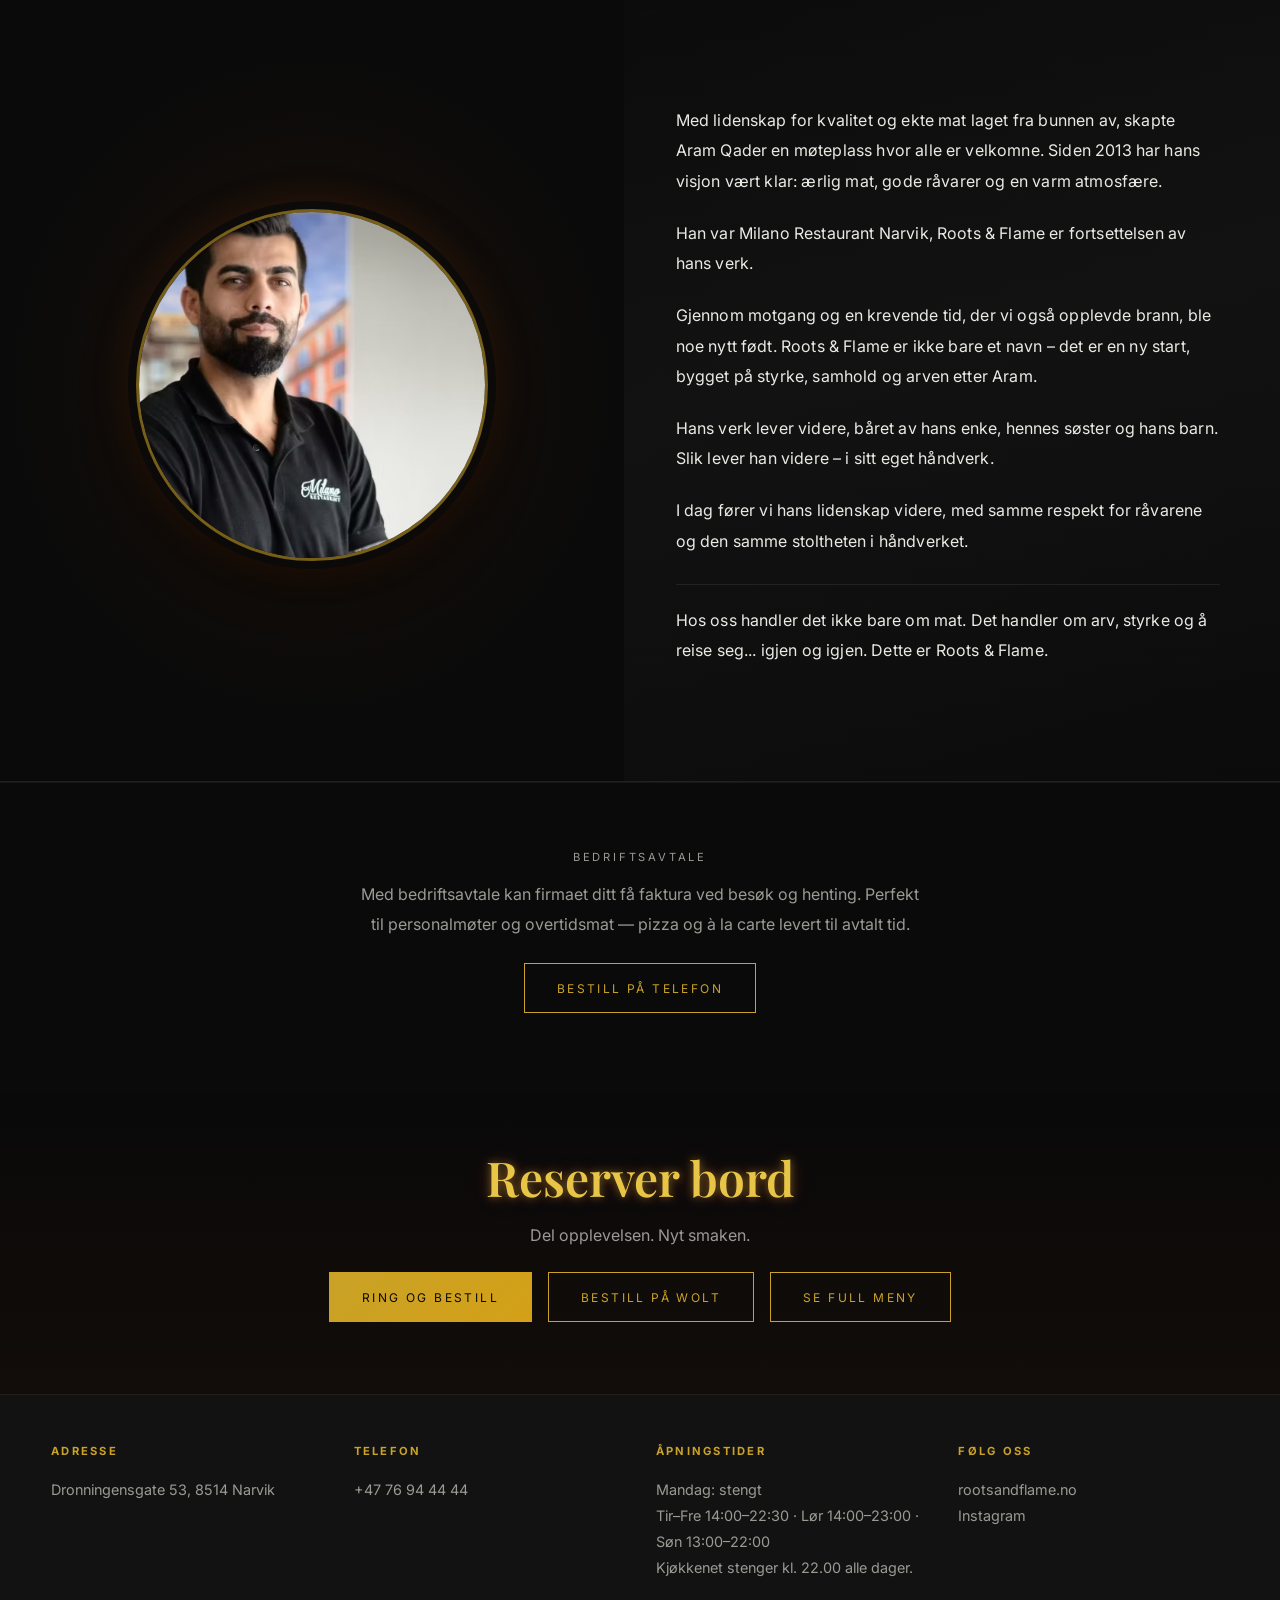
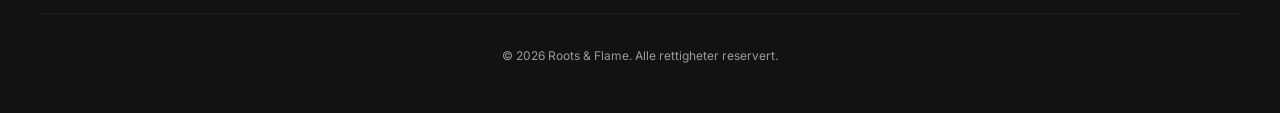
==== commit f1958787: "Tighten section spacing and polish hero CTAs. Reduce vertical padding between Verdier and Tilbud, sh" ====
--- a/index.html
+++ b/index.html
@@ -8,7 +8,7 @@
   <title>Roots & Flame — Restaurant & Takeaway · Narvik</title>
   <link rel="stylesheet" href="shared/css/base.css">
   <link rel="stylesheet" href="shared/css/flame.css">
-  <link rel="stylesheet" href="shared/css/neon-site.css?v=8">
+  <link rel="stylesheet" href="shared/css/neon-site.css?v=9">
   <link rel="stylesheet" href="shared/css/menu-neon.css">
 </head>
 <body>
--- a/shared/css/base.css
+++ b/shared/css/base.css
@@ -19,7 +19,7 @@
   --font-bold: 'Anton', sans-serif;
   --font-condensed: 'Bebas Neue', sans-serif;
   --nav-height: 72px;
-  --section-pad: clamp(4rem, 10vw, 7rem);
+  --section-pad: clamp(2.5rem, 6vw, 4.5rem);
   --container: min(1200px, 92vw);
 }
 
--- a/shared/css/neon-site.css
+++ b/shared/css/neon-site.css
@@ -126,7 +126,7 @@
   right: 0;
   z-index: 3;
   width: 100%;
-  height: clamp(80px, 14vw, 140px);
+  height: clamp(48px, 8vw, 96px);
   pointer-events: none;
   overflow: hidden;
 }
@@ -144,9 +144,28 @@
   position: relative;
   z-index: 1;
   margin-top: 0;
-  padding-top: clamp(5rem, 12vw, 7rem);
   background: transparent;
   overflow: hidden;
+}
+
+#experience.section-after-burn {
+  padding-block: clamp(2rem, 5vw, 3rem) clamp(1rem, 2.5vw, 1.5rem);
+}
+
+#offers.section-neon {
+  padding-block: clamp(1.25rem, 3vw, 2rem) clamp(2.5rem, 6vw, 4rem);
+}
+
+#experience .section-label {
+  margin-bottom: 0.5rem;
+}
+
+#offers .section-label {
+  margin-bottom: 0.4rem;
+}
+
+#offers .section-title {
+  margin-bottom: 0.5rem;
 }
 
 #experience .container {
@@ -170,7 +189,7 @@
 }
 
 .m2-hero__text-frame .tagline-muted {
-  color: var(--muted);
+  color: var(--white);
   margin-bottom: 0.25rem;
   font-size: 0.95rem;
 }
@@ -206,6 +225,17 @@
   justify-content: center;
 }
 
+.m2-hero-cta .btn:not(.btn-primary) {
+  background: var(--black);
+  color: var(--white);
+  border-color: var(--gold);
+}
+
+.m2-hero-cta .btn:not(.btn-primary):hover {
+  background: var(--gold);
+  color: var(--black);
+}
+
 @media (min-width: 769px) {
   .m2-hero__bg img {
     object-position: center 40%;
@@ -280,8 +310,8 @@
 .values-grid {
   display: grid;
   grid-template-columns: repeat(3, minmax(0, 1fr));
-  gap: 1.25rem 1.5rem;
-  margin-top: 2rem;
+  gap: 1rem 1.25rem;
+  margin-top: 0.75rem;
   align-items: start;
 }
 
@@ -347,7 +377,7 @@
   display: grid;
   grid-template-columns: repeat(2, minmax(0, 1fr));
   gap: clamp(1rem, 2.5vw, 1.5rem);
-  margin-top: 2rem;
+  margin-top: 1rem;
   align-items: stretch;
 }
 
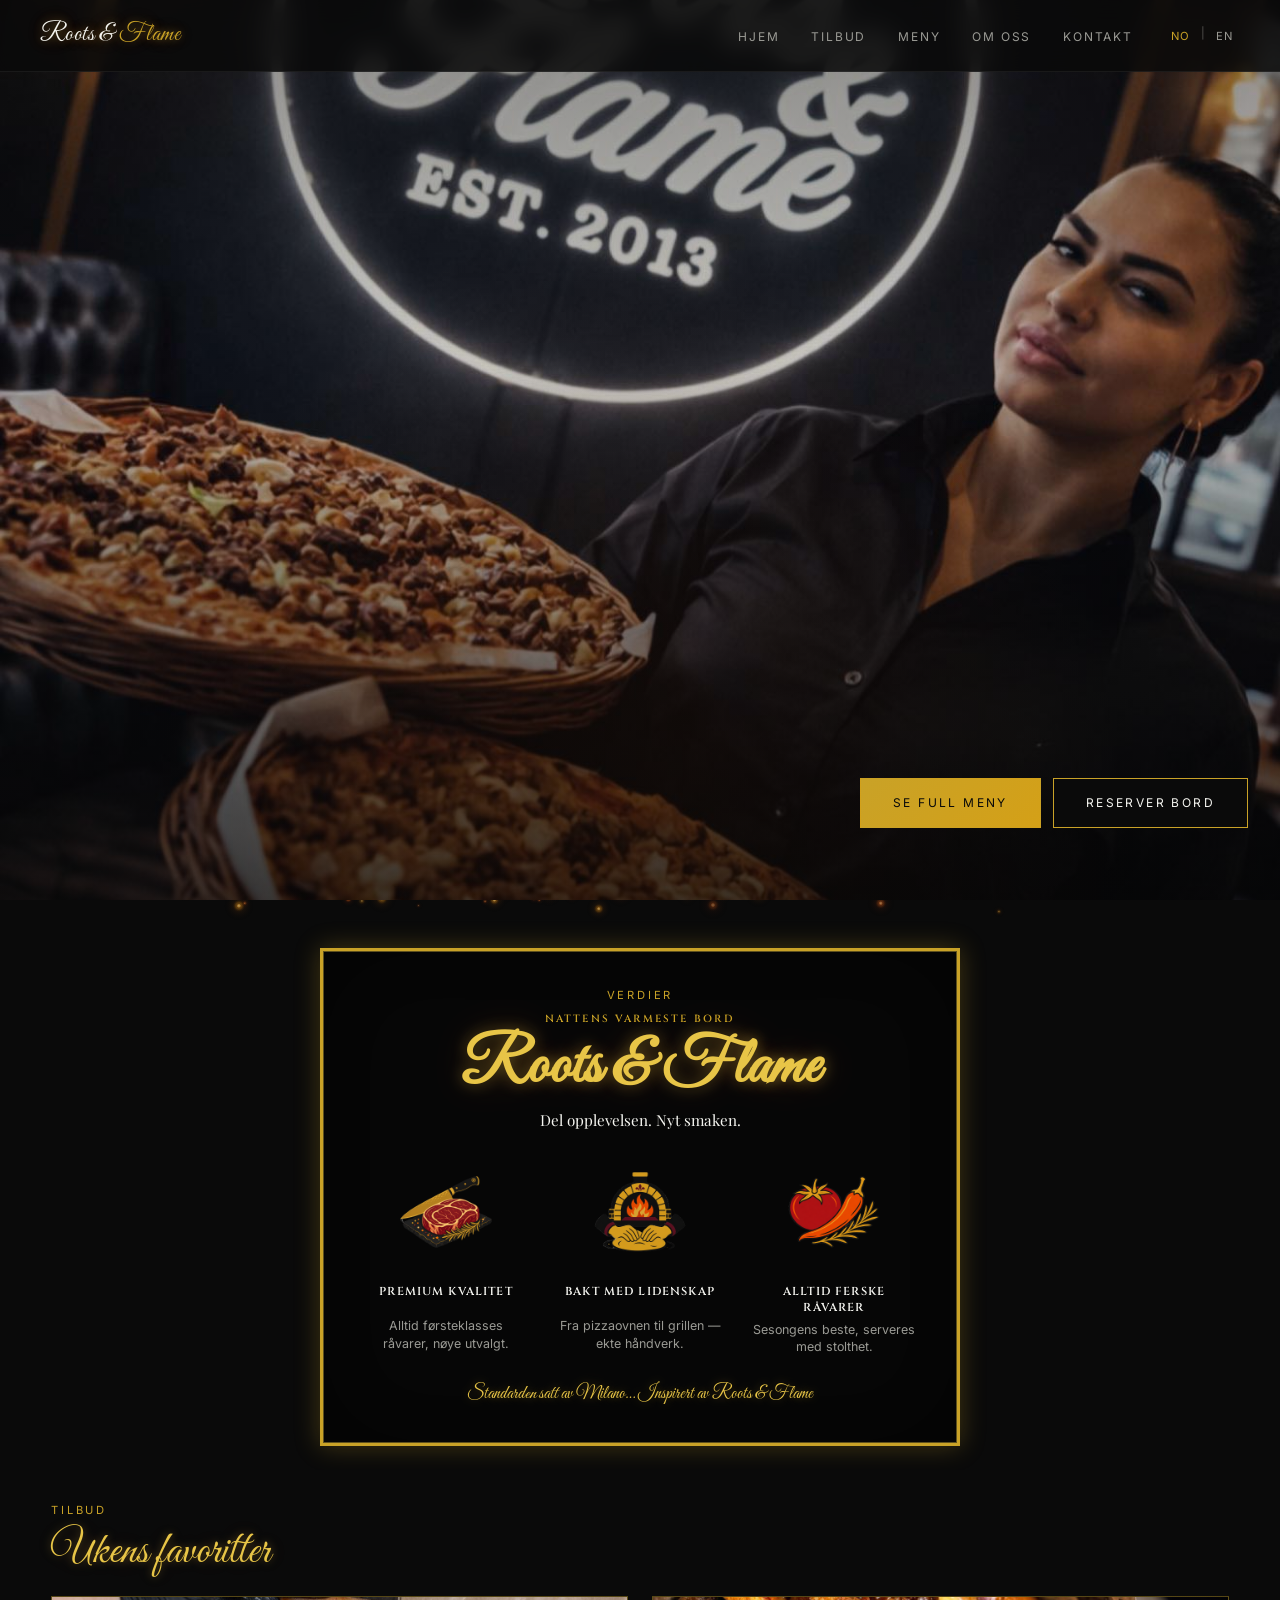
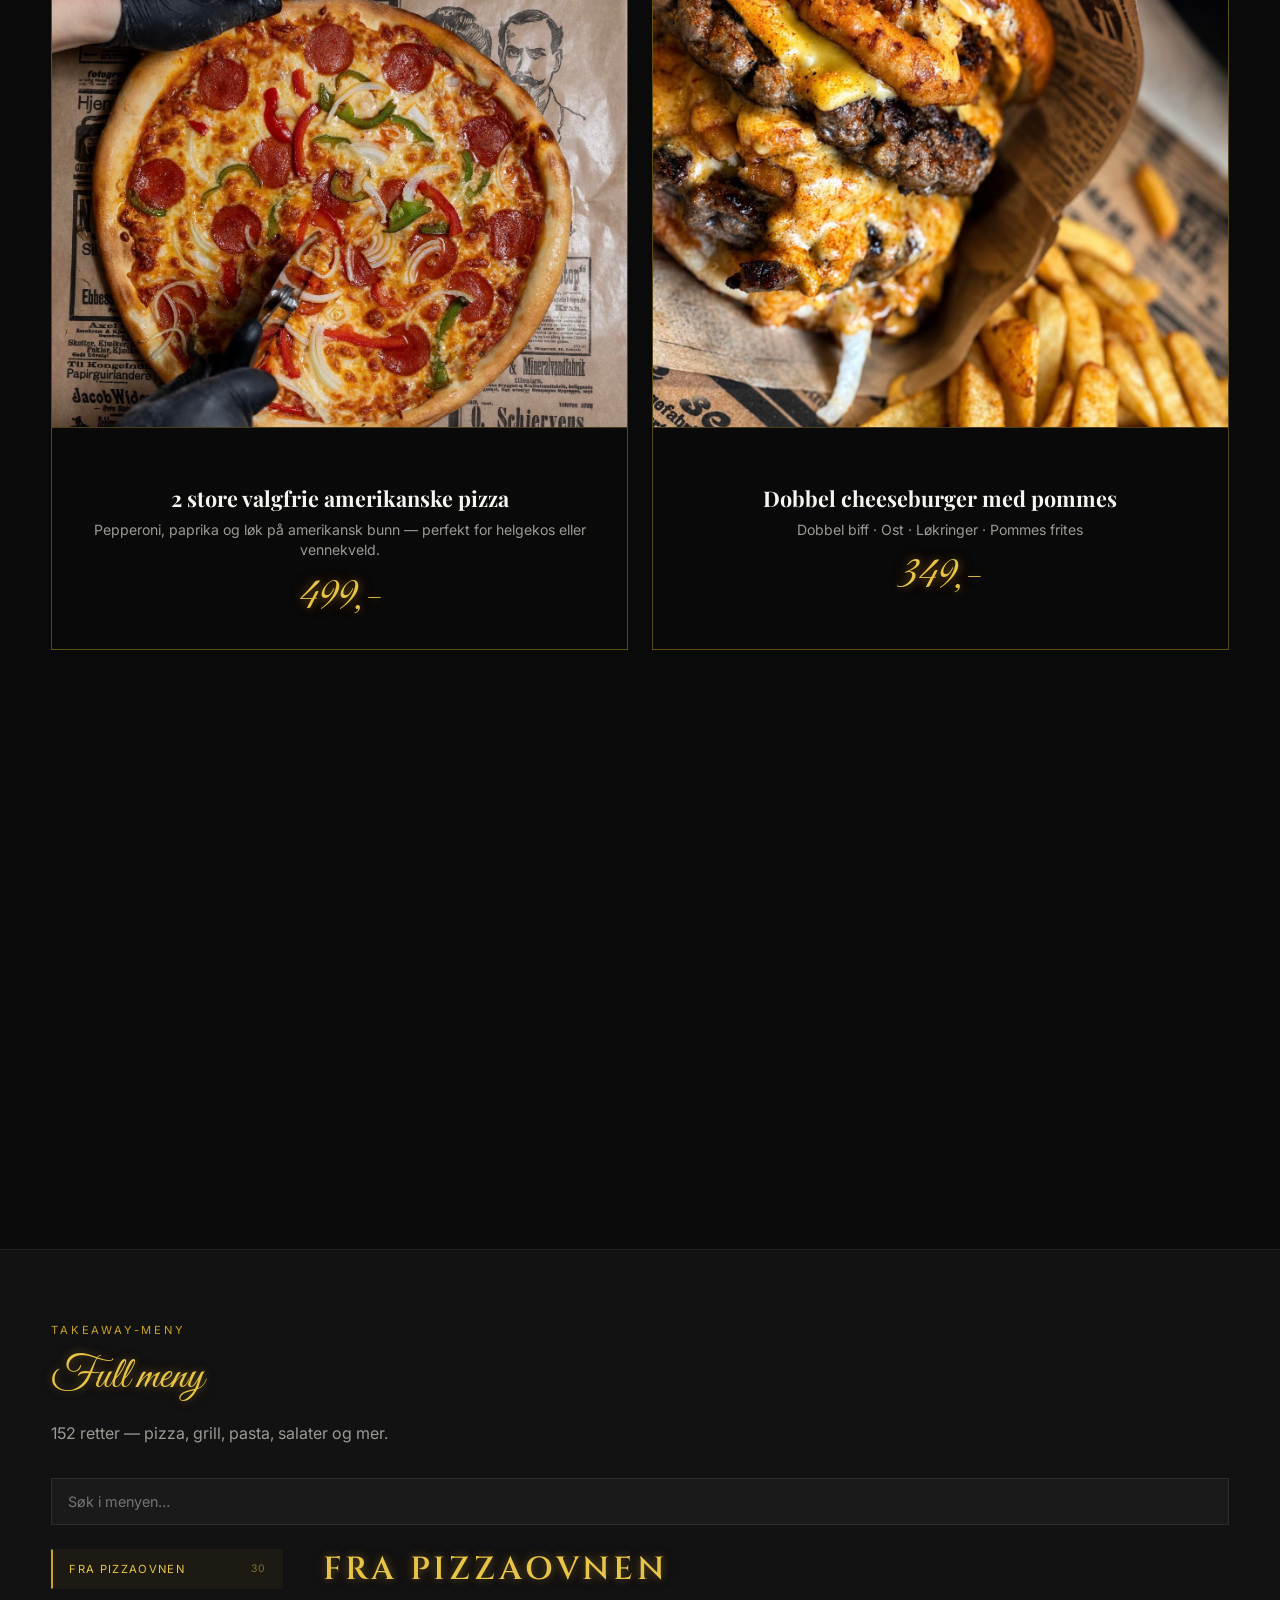
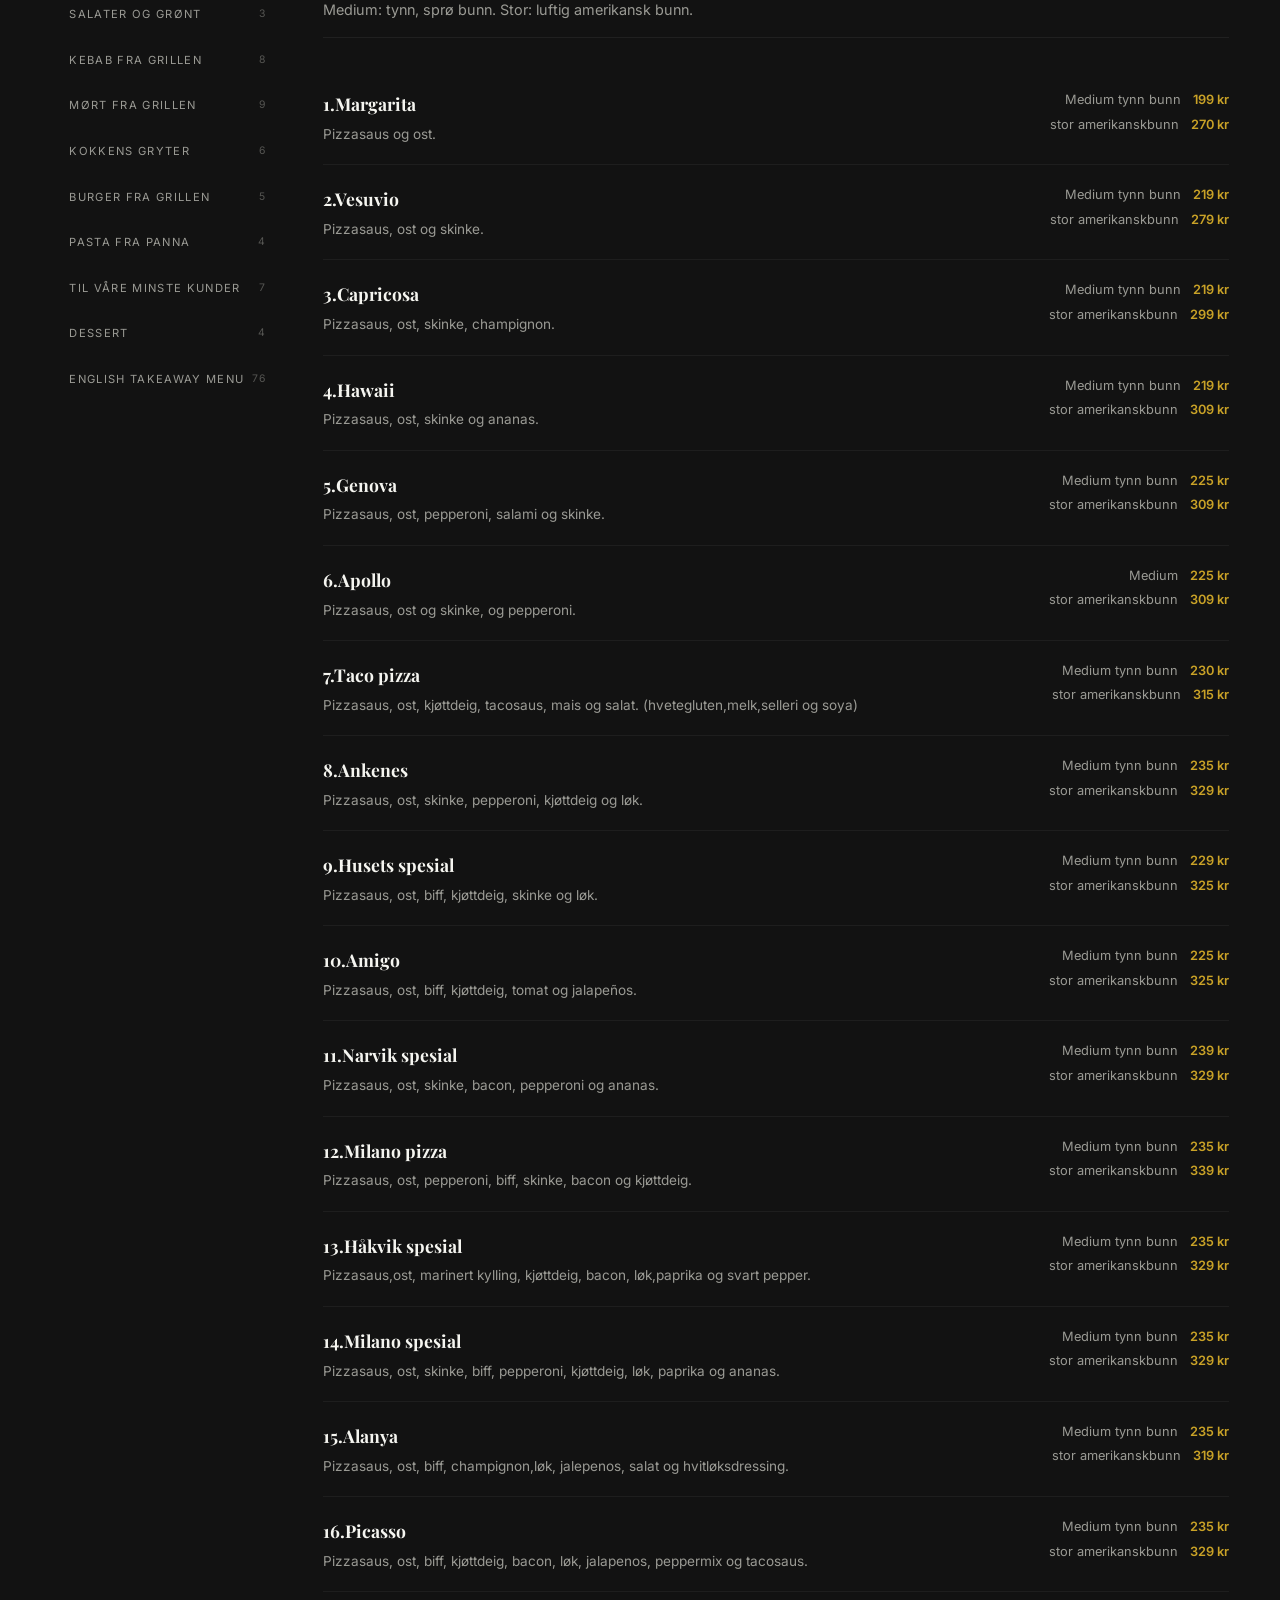
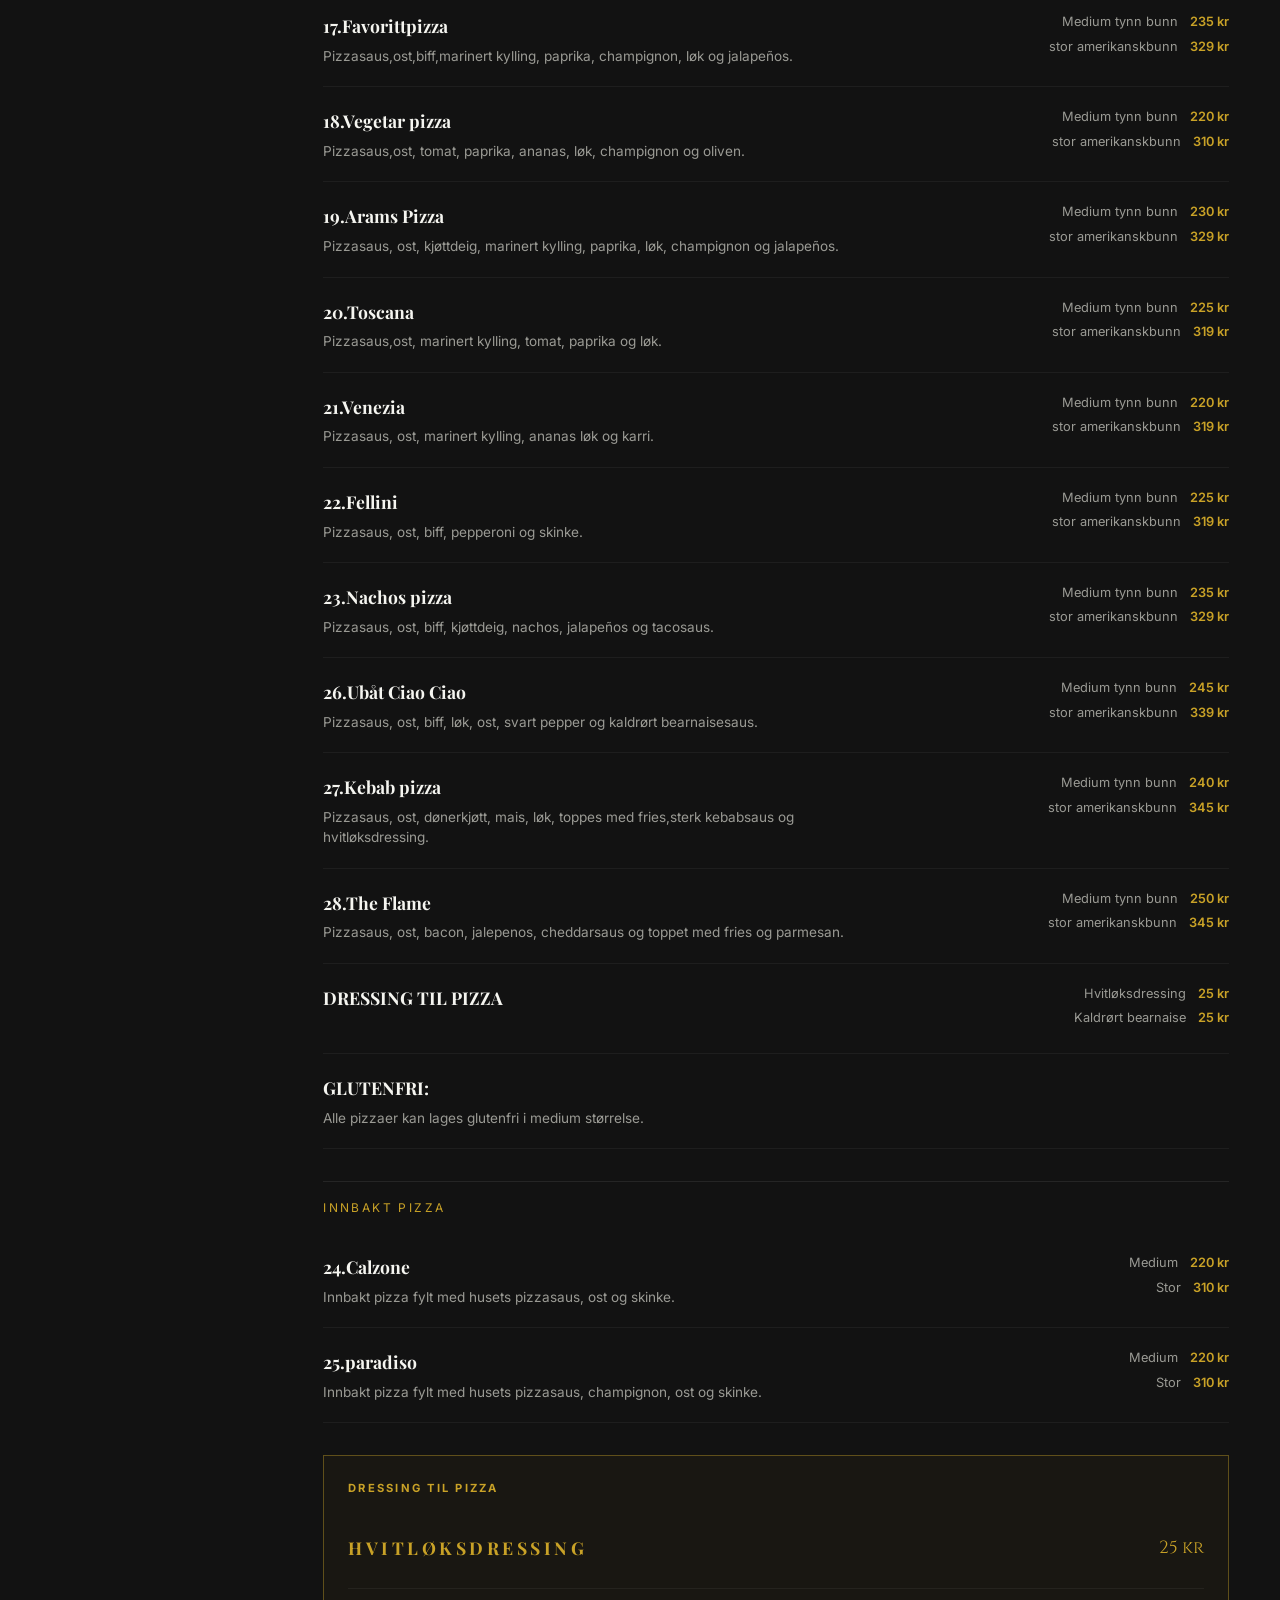
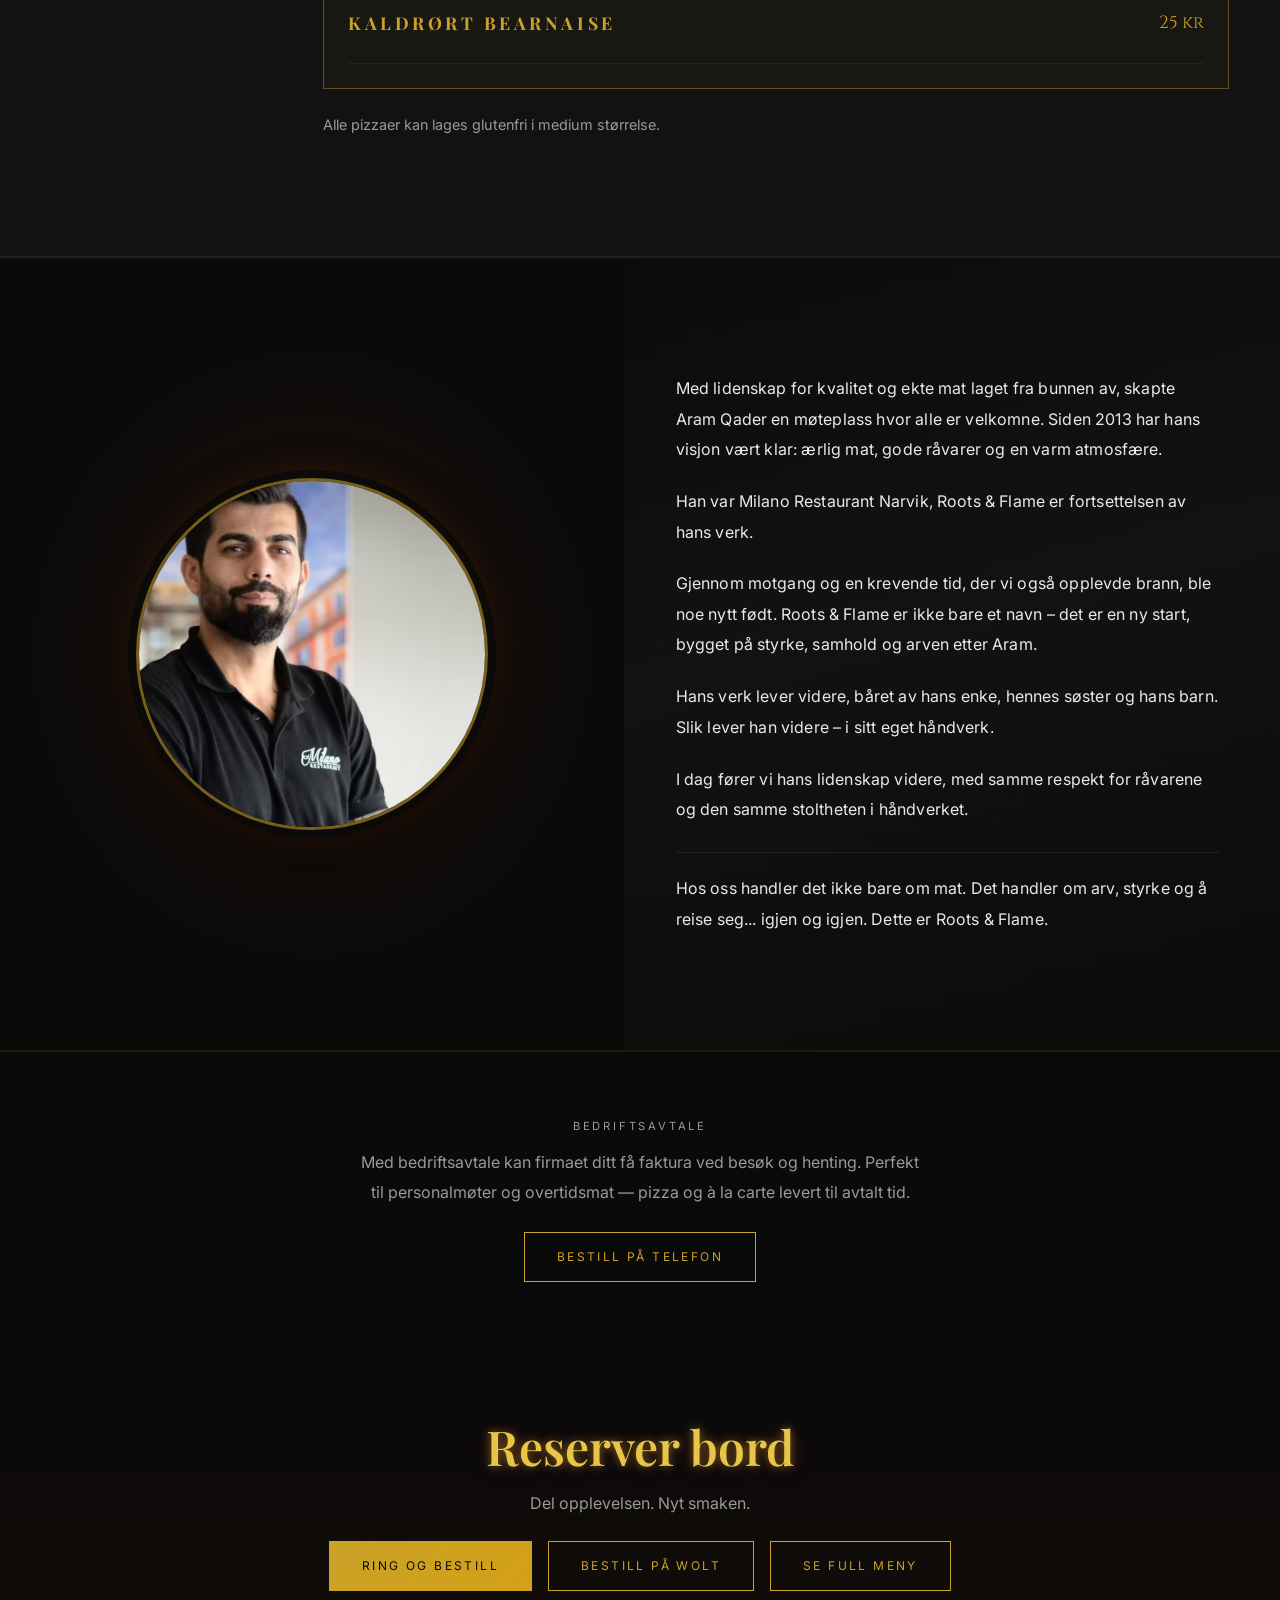
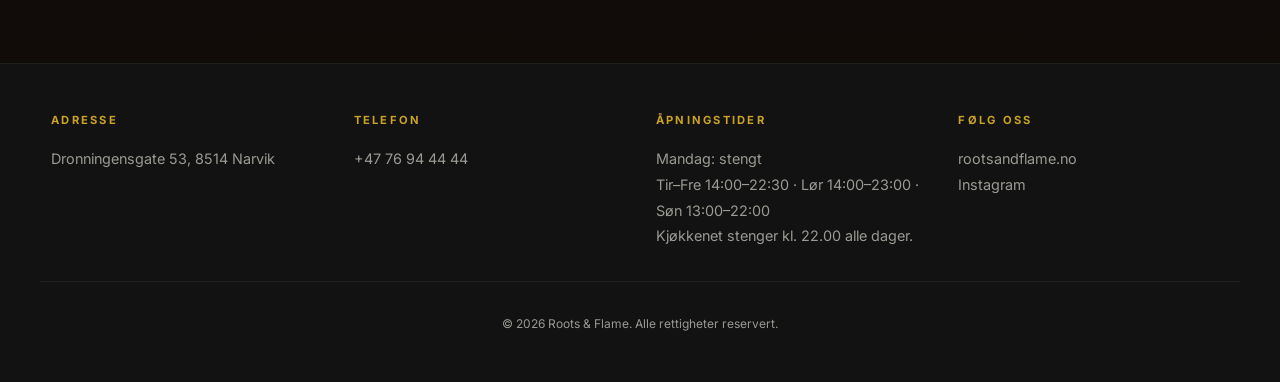
==== commit 878f2be3: "Move branding into values frame and simplify hero gallery. Put Roots & Flame title and value cards i" ====
--- a/index.html
+++ b/index.html
@@ -8,7 +8,7 @@
   <title>Roots & Flame — Restaurant & Takeaway · Narvik</title>
   <link rel="stylesheet" href="shared/css/base.css">
   <link rel="stylesheet" href="shared/css/flame.css">
-  <link rel="stylesheet" href="shared/css/neon-site.css?v=9">
+  <link rel="stylesheet" href="shared/css/neon-site.css?v=15">
   <link rel="stylesheet" href="shared/css/menu-neon.css">
 </head>
 <body>
@@ -44,15 +44,6 @@
       </div>
       <div class="m2-hero__overlay" aria-hidden="true"></div>
       <div class="m2-hero__content">
-        <div class="m2-hero__text-frame">
-          <p class="section-label" data-i18n="neon_tagline">Nattens varmeste bord</p>
-          <h1 class="neon-text">Roots & Flame</h1>
-          <p class="tagline-muted" data-i18n="tagline">Del opplevelsen. Nyt smaken.</p>
-          <p class="milano neon-text soft" data-i18n="about_milano">Standarden satt av Milano… Inspirert av Roots & Flame</p>
-        </div>
-        <div class="edison-bulbs" aria-hidden="true">
-          <span class="edison-bulb"></span><span class="edison-bulb"></span><span class="edison-bulb"></span><span class="edison-bulb"></span><span class="edison-bulb"></span>
-        </div>
         <div class="m2-hero-cta">
           <a href="menu.html" class="btn btn-primary glow-pulse" data-i18n="cta_menu">Se meny</a>
           <a href="tel:+4776944444" class="btn" data-i18n="hero_cta_book">Reserver / bestill</a>
@@ -63,53 +54,59 @@
     <section id="experience" class="section-neon centered reveal section-after-burn">
       <div class="flame-edge flame-edge--top" id="hero-flame-edge" aria-hidden="true"></div>
       <div class="container">
-        <p class="section-label" data-i18n="section_values">Verdier</p>
-        <div class="values-grid values-grid--cards">
-          <article class="value-card">
-            <div class="value-card__visual">
-              <img
-                src="shared/assets/values/value-premium-quality.png?v=3"
-                alt=""
-                width="480"
-                height="480"
-                loading="lazy"
-              >
-            </div>
-            <div class="value-card__body">
-              <h4 data-i18n="value_quality">Premium kvalitet</h4>
-              <p data-i18n="value_quality_desc">Alltid førsteklasses råvarer, nøye utvalgt.</p>
-            </div>
-          </article>
-          <article class="value-card">
-            <div class="value-card__visual">
-              <img
-                src="shared/assets/values/value-baked-passion.png?v=3"
-                alt=""
-                width="480"
-                height="480"
-                loading="lazy"
-              >
-            </div>
-            <div class="value-card__body">
-              <h4 data-i18n="value_passion">Bakt med lidenskap</h4>
-              <p data-i18n="value_passion_desc">Fra pizzaovnen til grillen — ekte håndverk.</p>
-            </div>
-          </article>
-          <article class="value-card">
-            <div class="value-card__visual">
-              <img
-                src="shared/assets/values/value-fresh-ingredients.png?v=3"
-                alt=""
-                width="480"
-                height="480"
-                loading="lazy"
-              >
-            </div>
-            <div class="value-card__body">
-              <h4 data-i18n="value_fresh">Alltid ferske råvarer</h4>
-              <p data-i18n="value_fresh_desc">Sesongens beste, serveres med stolthet.</p>
-            </div>
-          </article>
+        <div class="values-frame">
+          <p class="section-label" data-i18n="section_values">Verdier</p>
+          <p class="values-frame__eyebrow" data-i18n="neon_tagline">Nattens varmeste bord</p>
+          <h1 class="values-frame__title neon-text">Roots & Flame</h1>
+          <p class="values-frame__tagline" data-i18n="tagline">Del opplevelsen. Nyt smaken.</p>
+          <div class="values-grid values-grid--cards">
+            <article class="value-card">
+              <div class="value-card__visual">
+                <img
+                  src="shared/assets/values/value-premium-quality.png?v=3"
+                  alt=""
+                  width="480"
+                  height="480"
+                  loading="lazy"
+                >
+              </div>
+              <div class="value-card__body">
+                <h4 data-i18n="value_quality">Premium kvalitet</h4>
+                <p data-i18n="value_quality_desc">Alltid førsteklasses råvarer, nøye utvalgt.</p>
+              </div>
+            </article>
+            <article class="value-card">
+              <div class="value-card__visual">
+                <img
+                  src="shared/assets/values/value-baked-passion.png?v=3"
+                  alt=""
+                  width="480"
+                  height="480"
+                  loading="lazy"
+                >
+              </div>
+              <div class="value-card__body">
+                <h4 data-i18n="value_passion">Bakt med lidenskap</h4>
+                <p data-i18n="value_passion_desc">Fra pizzaovnen til grillen — ekte håndverk.</p>
+              </div>
+            </article>
+            <article class="value-card">
+              <div class="value-card__visual">
+                <img
+                  src="shared/assets/values/value-fresh-ingredients.png?v=3"
+                  alt=""
+                  width="480"
+                  height="480"
+                  loading="lazy"
+                >
+              </div>
+              <div class="value-card__body">
+                <h4 data-i18n="value_fresh">Alltid ferske råvarer</h4>
+                <p data-i18n="value_fresh_desc">Sesongens beste, serveres med stolthet.</p>
+              </div>
+            </article>
+          </div>
+          <p class="values-frame__milano neon-text soft" data-i18n="about_milano">Standarden satt av Milano… Inspirert av Roots & Flame</p>
         </div>
       </div>
     </section>
--- a/shared/css/neon-site.css
+++ b/shared/css/neon-site.css
@@ -94,7 +94,7 @@
   position: relative;
   z-index: 3;
   display: grid;
-  grid-template-rows: auto 1fr auto;
+  grid-template-rows: 1fr auto;
   align-items: center;
   justify-items: center;
   min-height: 100%;
@@ -105,18 +105,60 @@
   gap: 0;
 }
 
-/* Gullramme + mørk overlay kun rundt teksten */
-.m2-hero__text-frame {
-  position: relative;
-  width: 100%;
-  max-width: 28.5rem; /* 28 % smalere enn 640px */
-  padding: clamp(1.25rem, 4vw, 2rem) clamp(1.25rem, 4vw, 2rem);
+/* Gullramme — Verdier */
+.values-frame {
+  position: relative;
+  width: 100%;
+  max-width: 40rem;
+  margin-inline: auto;
+  padding: clamp(1.5rem, 4vw, 2.25rem);
   border: 3px solid var(--gold);
   box-shadow:
     inset 0 0 0 1px rgba(232, 197, 71, 0.4),
     inset 0 0 100px rgba(0, 0, 0, 0.5),
     0 0 24px rgba(201, 162, 39, 0.3);
   background: rgba(0, 0, 0, 0.35);
+  text-align: center;
+}
+
+.values-frame .section-label {
+  margin-bottom: 0.35rem;
+}
+
+.values-frame__eyebrow {
+  font-family: var(--font-display);
+  font-size: 0.65rem;
+  font-weight: 600;
+  letter-spacing: 0.2em;
+  text-transform: uppercase;
+  color: var(--gold);
+  margin-bottom: 0.5rem;
+}
+
+.values-frame__title {
+  font-family: var(--font-script);
+  font-size: clamp(2.5rem, 8vw, 4rem);
+  line-height: 1.05;
+  margin: 0 0 0.35rem;
+}
+
+.values-frame__tagline {
+  font-family: var(--font-serif);
+  font-size: 0.95rem;
+  color: var(--white);
+  margin-bottom: 1.25rem;
+}
+
+.values-frame__milano {
+  font-family: var(--font-script);
+  font-size: clamp(0.9rem, 2.5vw, 1.15rem);
+  margin-top: 1.5rem;
+  line-height: 1.5;
+}
+
+.values-frame .values-grid--cards {
+  max-width: none;
+  margin-top: 0;
 }
 
 /* Ildkuler — kun øverst i Verdier */
@@ -156,10 +198,6 @@
   padding-block: clamp(1.25rem, 3vw, 2rem) clamp(2.5rem, 6vw, 4rem);
 }
 
-#experience .section-label {
-  margin-bottom: 0.5rem;
-}
-
 #offers .section-label {
   margin-bottom: 0.4rem;
 }
@@ -177,35 +215,6 @@
   display: block;
   width: 100%;
   height: 100%;
-}
-
-.m2-hero__text-frame .section-label { margin-bottom: 0.5rem; }
-
-.m2-hero__text-frame h1 {
-  font-family: var(--font-script);
-  font-size: clamp(3rem, 10vw, 5.5rem);
-  margin-bottom: 0.35rem;
-  line-height: 1.05;
-}
-
-.m2-hero__text-frame .tagline-muted {
-  color: var(--white);
-  margin-bottom: 0.25rem;
-  font-size: 0.95rem;
-}
-
-.m2-hero__text-frame .milano {
-  font-family: var(--font-script);
-  font-size: clamp(1rem, 3vw, 1.5rem);
-  max-width: 600px;
-  margin: 1.25rem auto 0;
-  line-height: 1.55;
-}
-
-.m2-hero .edison-bulbs {
-  align-self: center;
-  margin: 0;
-  padding: clamp(0.75rem, 3vw, 1.5rem) 0;
 }
 
 .m2-hero-cta {
@@ -248,16 +257,12 @@
     padding-bottom: clamp(2rem, 5vw, 3rem);
   }
 
-  .m2-hero .edison-bulbs {
-    margin-top: auto;
-    padding: clamp(2rem, 6vw, 3.5rem) 0 1rem;
-  }
-
   .m2-hero-cta {
     flex-direction: row;
     flex-wrap: wrap;
     width: auto;
-    margin-top: 0.75rem;
+    margin-top: auto;
+    padding-bottom: clamp(0.5rem, 3vw, 1.5rem);
   }
 
   .m2-hero-cta .btn {
@@ -271,18 +276,26 @@
     object-position: 72% 36%;
   }
 
-  .m2-hero__text-frame {
-    max-width: min(100%, 19.5rem);
-    padding: 1rem 1.1rem;
-  }
-
-  .m2-hero__text-frame h1 {
-    font-size: clamp(2.35rem, 9vw, 3.25rem);
-  }
-
-  .m2-hero__text-frame .milano {
-    font-size: clamp(0.85rem, 3.2vw, 1.1rem);
-    margin-top: 0.75rem;
+  .values-frame {
+    padding: 1.15rem 1rem 1.25rem;
+  }
+
+  .values-frame__title {
+    font-size: clamp(2.1rem, 8vw, 2.75rem);
+  }
+
+  .values-frame__eyebrow {
+    font-size: 0.58rem;
+  }
+
+  .values-frame__tagline {
+    font-size: 0.85rem;
+    margin-bottom: 1rem;
+  }
+
+  .values-frame__milano {
+    font-size: 0.8rem;
+    margin-top: 1rem;
   }
 
   .m2-hero__overlay {
@@ -449,7 +462,7 @@
   line-height: 1;
 }
 
-/* Galleri (forrige grid) */
+/* Galleri */
 .gallery-wall {
   display: grid;
   grid-template-columns: repeat(4, 1fr);
